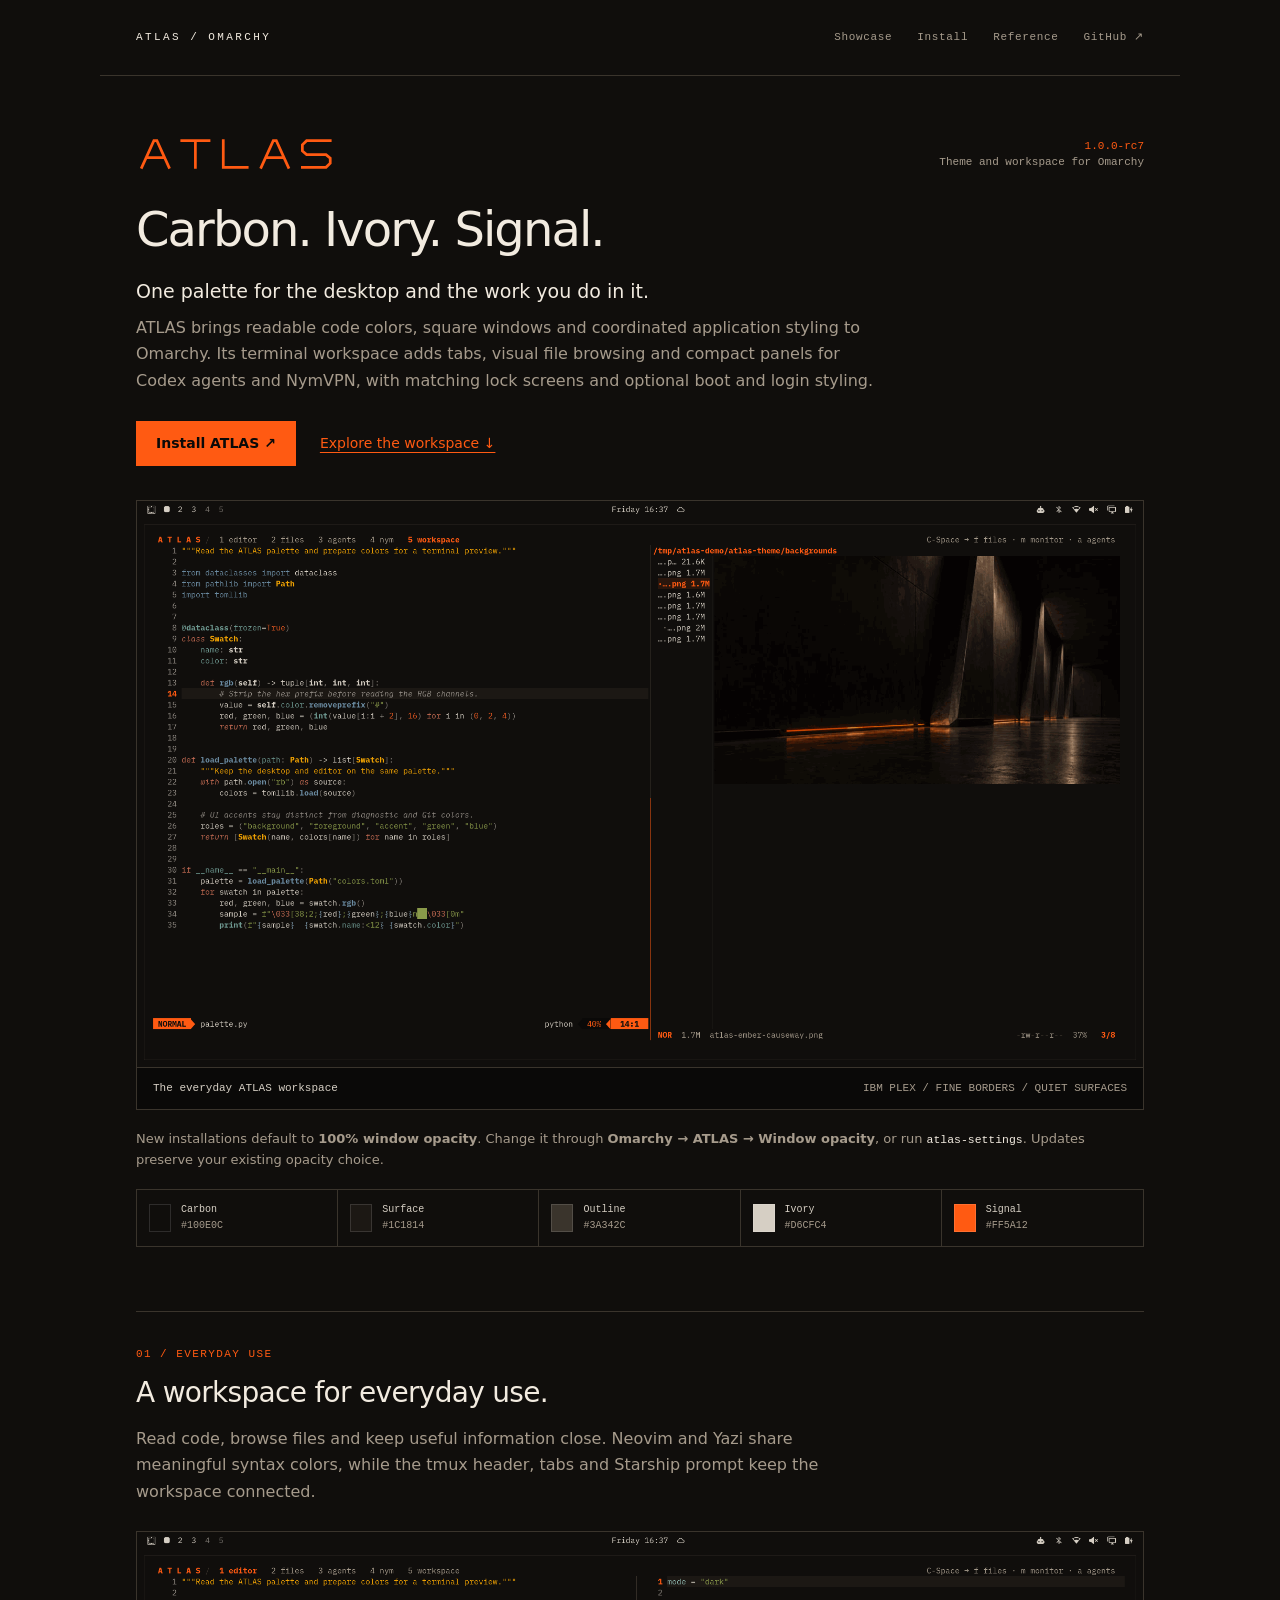
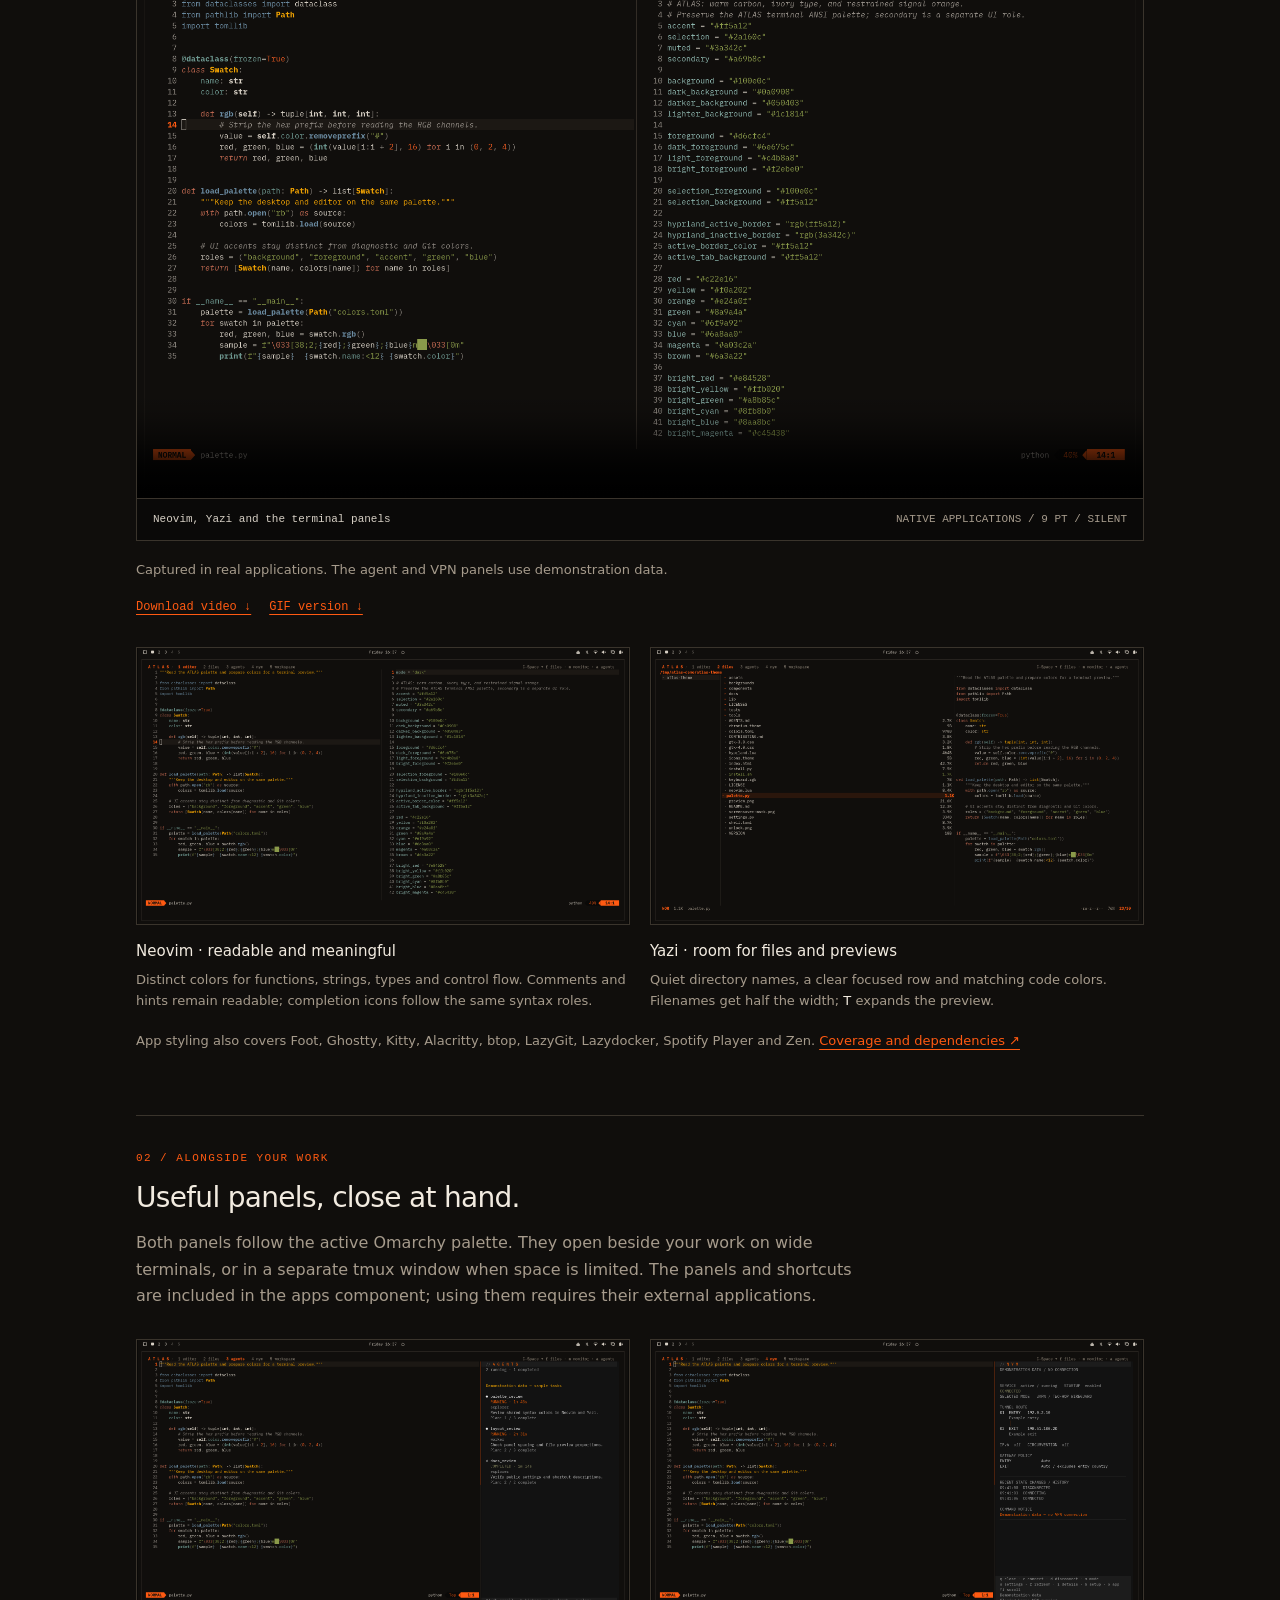
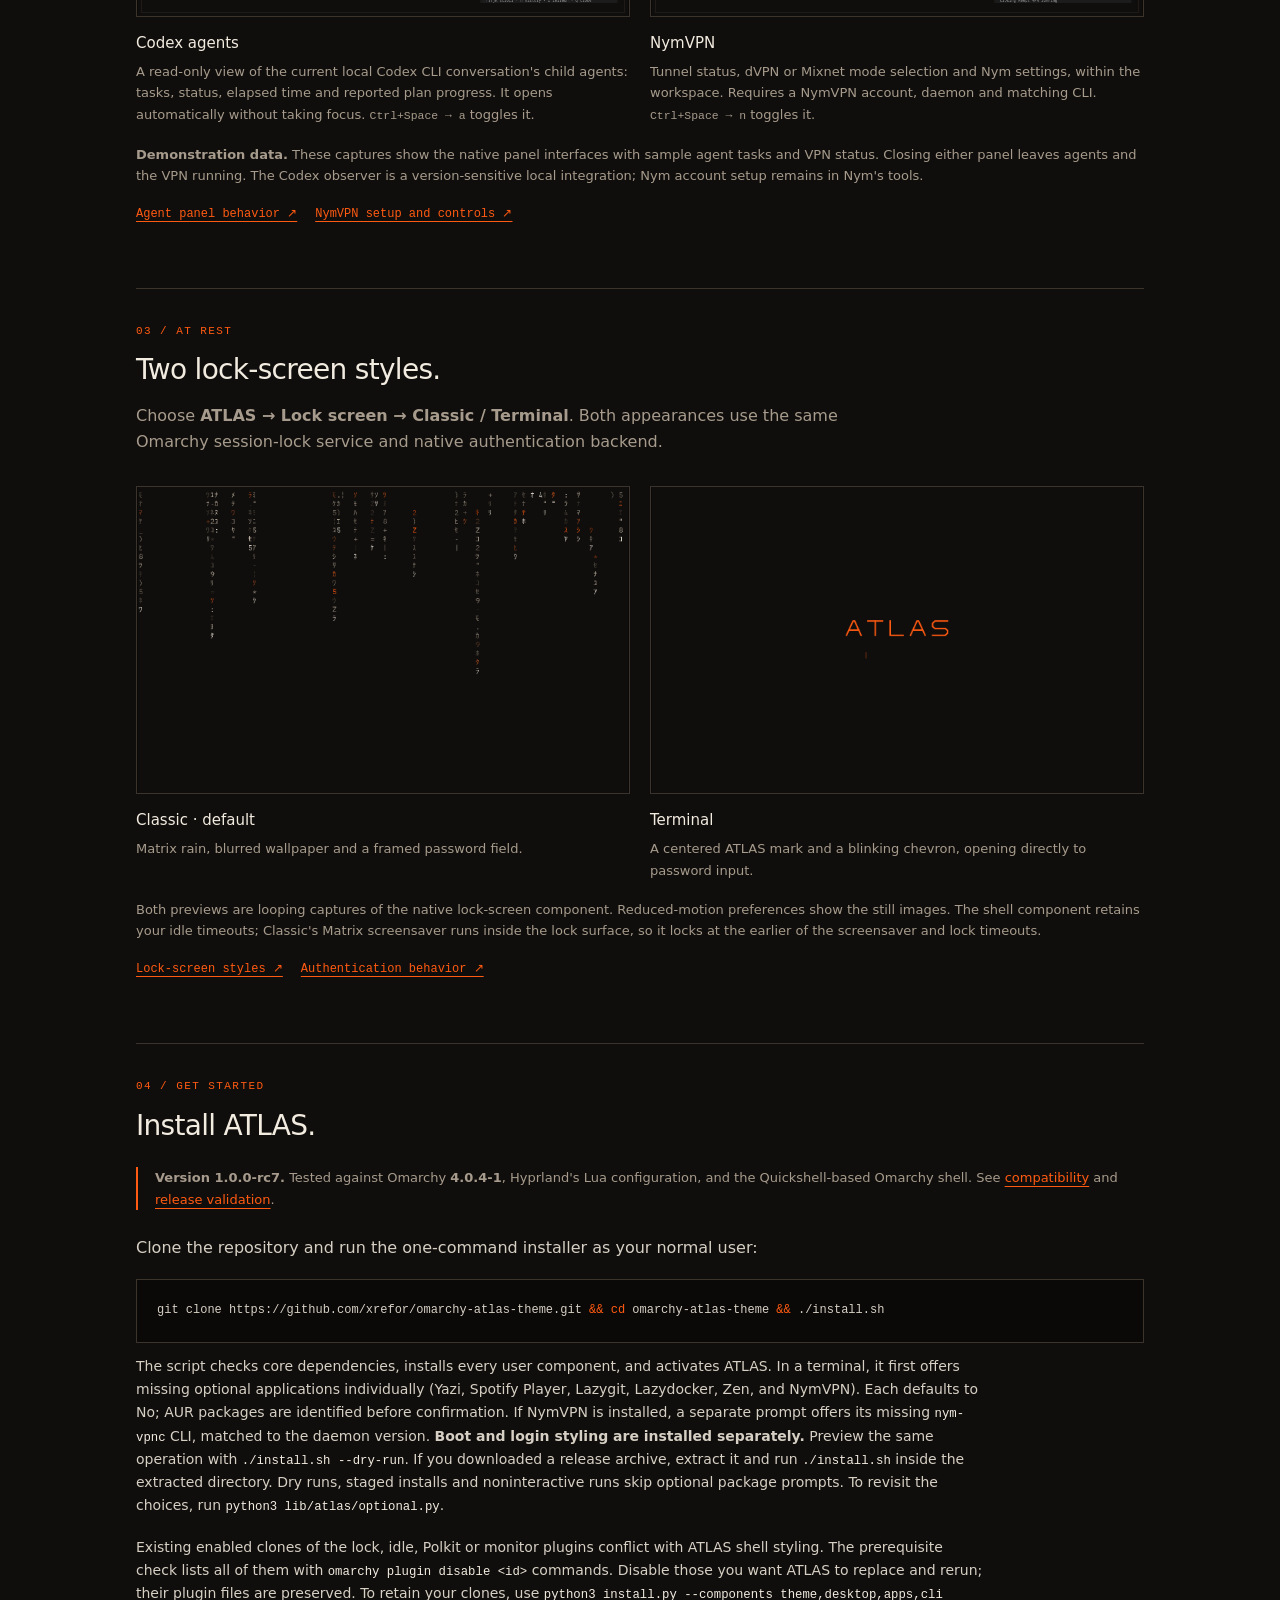
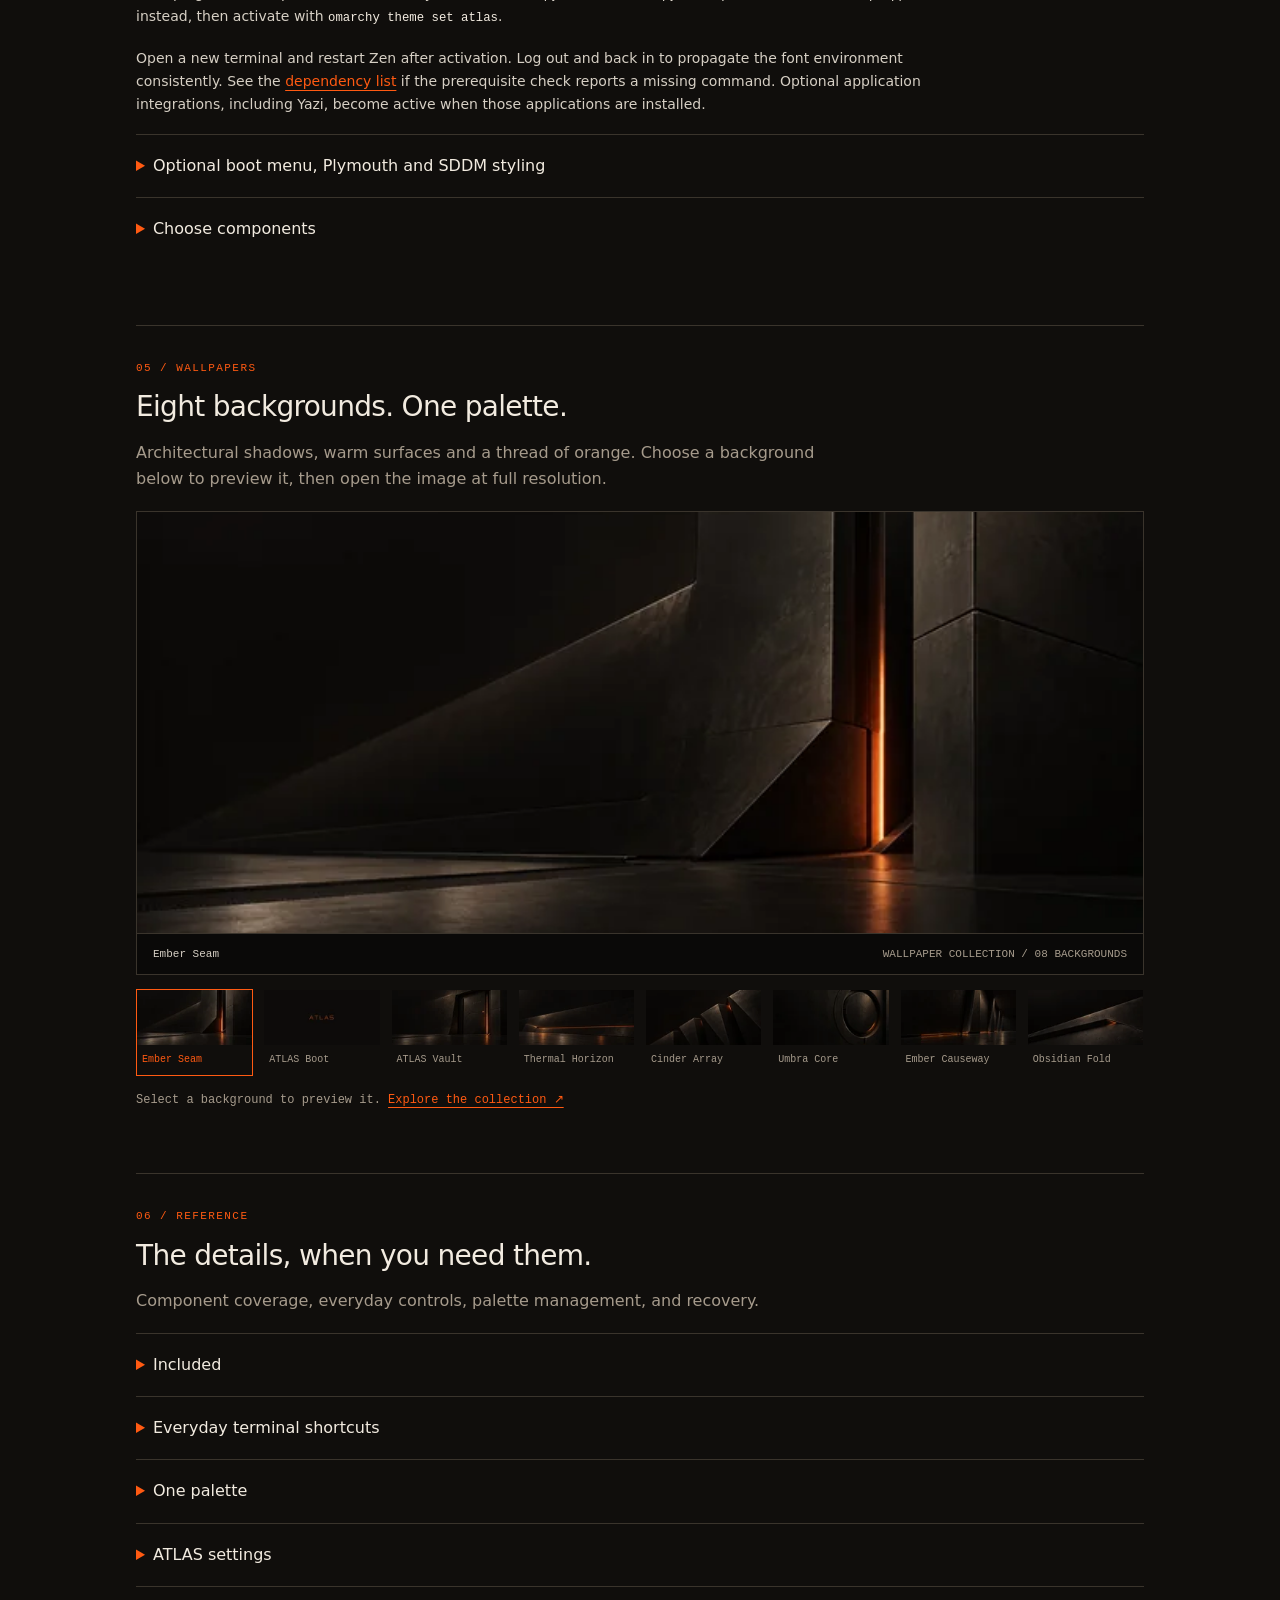
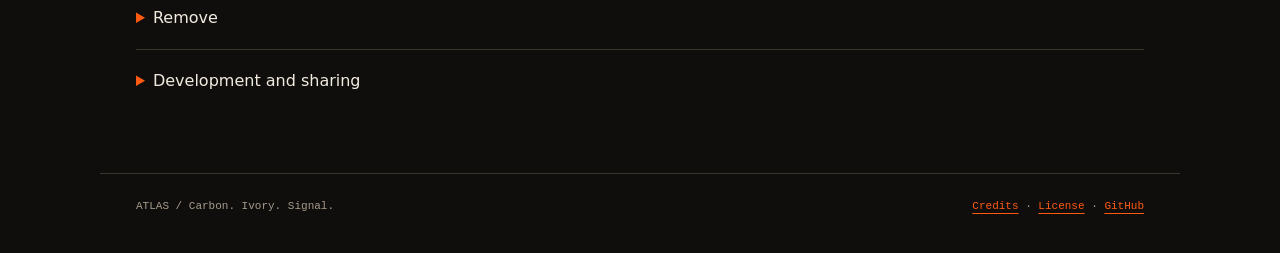
==== index.html @ 5c71d40c "Explain how to change window opacity" ====
<!doctype html>
<html lang="en">
<head>
<meta charset="utf-8">
<meta name="viewport" content="width=device-width, initial-scale=1">
<link rel="canonical" href="https://xrefor.github.io/atlas-showcase/">
<meta name="description" content="ATLAS for Omarchy: carbon surfaces, warm ivory text and signal orange, with readable code colors, a coordinated terminal workspace and optional boot styling.">
<title>ATLAS for Omarchy</title>
<style>
:root{color-scheme:dark;--bg:#100e0c;--deep:#0a0908;--panel:#1c1814;--line:#3a342c;--text:#d6cfc4;--bright:#f2ebe0;--muted:#a69b8c;--orange:#ff5a12;--mono:'IBM Plex Mono',ui-monospace,monospace}
*{box-sizing:border-box}html{scroll-behavior:smooth;scroll-padding-top:24px}body{margin:0;background:var(--bg);color:var(--text);font:16px/1.65 'IBM Plex Sans',system-ui,sans-serif}main,.topbar,footer{max-width:1080px;margin:auto;padding-left:36px;padding-right:36px}a{color:var(--orange);text-underline-offset:4px}a:hover{color:var(--bright)}button,a,summary{-webkit-tap-highlight-color:transparent}a:focus-visible,button:focus-visible,summary:focus-visible{outline:2px solid var(--orange);outline-offset:5px}button{font:inherit}img,video{display:block;max-width:100%;height:auto}figure{margin:0}p{margin:0 0 18px}h1,h2,h3{color:var(--bright);line-height:1.2}h1{font-size:clamp(32px,5vw,48px);font-weight:500;letter-spacing:-.04em;margin:27px 0 17px}h2{font-size:28px;font-weight:500;letter-spacing:-.025em;margin:0 0 16px}h3{font-size:18px;font-weight:500;margin:0 0 12px}.topbar{display:flex;align-items:center;justify-content:space-between;gap:20px;min-height:76px;border-bottom:1px solid var(--line);font:11px/1.6 var(--mono);letter-spacing:.06em}.topbar .brand{color:var(--bright);text-decoration:none;letter-spacing:.22em}.topbar nav{display:flex;gap:25px}.topbar nav a{color:var(--muted);text-decoration:none}.topbar nav a:hover{color:var(--orange)}.hero{padding-top:58px}.hero-top{display:flex;align-items:center;justify-content:space-between;gap:24px}.wordmark{width:200px;height:auto}.release{font:11px/1.5 var(--mono);color:var(--muted);text-align:right}.release strong{display:block;color:var(--orange);font-weight:400}.lead{font-size:19px;color:var(--bright);margin-bottom:8px}.intro{max-width:750px;color:var(--muted)}.actions{display:flex;flex-wrap:wrap;align-items:center;gap:24px;margin:27px 0 34px;font-size:14px}.button{display:inline-block;padding:10px 19px;background:var(--orange);color:var(--deep);text-decoration:none;font-weight:600;border:1px solid var(--orange)}.button:hover{background:var(--bright);border-color:var(--bright);color:var(--deep)}.hero-art{border:1px solid var(--line)}.hero-art>a{display:block}.hero-art img{width:100%;aspect-ratio:3440/1440;object-fit:cover}.caption{display:flex;justify-content:space-between;gap:16px;padding:12px 16px;font:11px/1.5 var(--mono);color:var(--muted);border-top:1px solid var(--line);background:var(--deep)}.caption strong{color:var(--text);font-weight:400}.wall-choices{display:grid;grid-template-columns:repeat(8,minmax(0,1fr));gap:10px;margin-top:14px}.wall-choice{background:none;border:1px solid transparent;padding:0;text-align:left;cursor:pointer;color:var(--muted);min-width:0}.wall-choice img{aspect-ratio:2.1;object-fit:cover;width:100%;filter:brightness(.8)}.wall-choice span{display:block;font:10px/1.4 var(--mono);padding:8px 5px}.wall-choice[aria-pressed=true]{border-color:var(--orange);color:var(--orange)}.wall-choice[aria-pressed=true] img,.wall-choice:hover img{filter:none}.collection-link{font:12px/1.5 var(--mono);margin-top:15px;color:var(--muted)}section.content{margin-top:64px;padding-top:34px;border-top:1px solid var(--line)}.eyebrow{font:11px/1.5 var(--mono);letter-spacing:.13em;text-transform:uppercase;color:var(--orange);margin-bottom:14px}.section-intro{max-width:720px;color:var(--muted)}.surfaces{display:grid;grid-template-columns:repeat(3,minmax(0,1fr));gap:30px;margin:30px 0}.surface{border-left:1px solid var(--line);padding-left:19px}.surface .number{font:11px var(--mono);color:var(--orange);display:block;margin-bottom:13px}.surface p{font-size:14px;color:var(--muted);margin:0}.palette{display:grid;grid-template-columns:repeat(5,minmax(0,1fr));border:1px solid var(--line)}.swatch{min-width:0;padding:12px;display:flex;align-items:center;gap:10px;border-right:1px solid var(--line);font:10px/1.6 var(--mono);color:var(--muted)}.swatch:last-child{border:0}.swatch i{display:block;width:22px;height:28px;border:1px solid #ffffff20;flex:none}.swatch b{display:block;font-weight:400;color:var(--text)}.demo{border:1px solid var(--line);margin-top:26px;background:var(--deep)}.demo video{width:100%;aspect-ratio:16/9}.demo-links{display:flex;flex-wrap:wrap;gap:18px;font:12px/1.6 var(--mono);margin-top:12px}.screens{display:grid;grid-template-columns:1fr 1fr;gap:20px;margin-top:30px}.screens img{width:100%;aspect-ratio:16/9;object-fit:contain;background:var(--deep);border:1px solid var(--line)}.screens figcaption{font-size:13px;color:var(--muted);padding-top:14px}.screens figcaption strong{display:block;font-size:15px;font-weight:500;color:var(--bright);margin-bottom:5px}.screens a:hover img{border-color:var(--orange)}details.feature{margin-top:28px;border:1px solid var(--line);padding:0 20px}summary{cursor:pointer;color:var(--bright);padding:18px 0;font-size:15px}summary::marker{color:var(--orange)}summary .optional{font:10px/1.5 var(--mono);color:var(--muted);margin-left:12px;letter-spacing:.08em}.feature-body{padding:6px 0 22px}.feature-body p{font-size:14px;color:var(--muted);max-width:760px}.feature-body img{border:1px solid var(--line)}.compatibility{font-size:13px;color:var(--muted);border-left:2px solid var(--orange);padding-left:17px;margin:25px 0}.install-body p{max-width:850px;font-size:14px}.install-body>p:first-child{font-size:16px}pre{background:var(--deep);border:1px solid var(--line);padding:20px;overflow-x:auto;font-size:12px;line-height:1.8;max-width:100%}code{font-family:var(--mono);font-size:.88em}pre code{font-size:inherit}p code,td code{color:var(--bright);overflow-wrap:anywhere}.pl-c{color:var(--muted)}.pl-k,.pl-c1{color:var(--orange)}.reference{border-top:1px solid var(--line)}.reference summary{font-size:16px}.reference-body{padding:4px 0 24px;font-size:14px}.reference p{font-size:14px;max-width:850px}.reference h3{margin-top:24px}table{border-collapse:collapse;width:100%;font-size:13px;margin:0 0 20px}td,th{text-align:left;padding:12px 15px;border:1px solid var(--line);vertical-align:top;overflow-wrap:anywhere}th{background:var(--panel);color:var(--bright);font-weight:500}td:first-child{width:27%;color:var(--bright)}footer{margin-top:60px;padding-top:24px;padding-bottom:40px;border-top:1px solid var(--line);display:flex;justify-content:space-between;gap:20px;color:var(--muted);font:11px/1.6 var(--mono)}.skip{position:absolute;top:-80px;left:20px;background:var(--orange);color:var(--deep);padding:10px;z-index:3}.skip:focus{top:12px}
.desktop-art{border:1px solid var(--line);background:var(--deep)}.desktop-art img{width:100%;aspect-ratio:16/9;object-fit:contain}.capture-note{font-size:13px;color:var(--muted);margin:18px 0}.screens figcaption strong.inline{display:inline;font-size:inherit}.locks img{aspect-ratio:16/10}
@media(min-width:1400px){main,.topbar,footer{max-width:1160px}}
@media(max-width:700px){main,.topbar,footer{padding-left:20px;padding-right:20px}.topbar{min-height:65px}.topbar nav{gap:14px;font-size:10px}.topbar nav .repo{display:none}.hero{padding-top:36px}.wordmark{width:155px}.release{font-size:10px}.lead{font-size:17px}.intro{font-size:14px}.wall-choices{grid-template-columns:repeat(4,minmax(0,1fr));gap:8px}.caption{font-size:10px;padding:10px}.surfaces{grid-template-columns:1fr;gap:23px}.surface .number{float:left;margin:4px 13px 0 0}.surface h3{font-size:17px}.palette{grid-template-columns:repeat(3,minmax(0,1fr))}.swatch{border:0;padding:10px;font-size:9px}.screens{grid-template-columns:1fr;gap:25px}section.content{margin-top:45px;padding-top:28px}h2{font-size:25px}.demo .caption,.desktop-art .caption{flex-direction:column;gap:4px}summary .optional{display:block;margin:6px 0 0 18px}footer{flex-direction:column;gap:8px}td,th{padding:8px;font-size:12px}td:first-child{width:32%}.hero-art img{aspect-ratio:2;object-fit:cover}}
@media(prefers-reduced-motion:reduce){html{scroll-behavior:auto}}
</style>
</head>
<body>
<a class="skip" href="#main">Skip to content</a>
<div class="topbar"><a class="brand" href="#main">ATLAS / OMARCHY</a><nav aria-label="Page navigation"><a href="#screenshots">Showcase</a><a href="#install">Install</a><a href="#reference">Reference</a><a class="repo" href="https://github.com/xrefor/omarchy-atlas-theme">GitHub ↗</a></nav></div>
<main id="main">
<header class="hero">
<div class="hero-top"><img class="wordmark" src="assets/atlas.svg" alt="ATLAS" width="200"><div class="release"><strong>1.0.0-rc7</strong>Theme and workspace for Omarchy</div></div>
<h1 id="whole-title">Carbon. Ivory. Signal.</h1>
<p class="lead">One palette for the desktop and the work you do in it.</p>
<p class="intro">ATLAS brings readable code colors, square windows and coordinated application styling to Omarchy. Its terminal workspace adds tabs, visual file browsing and compact panels for Codex agents and NymVPN, with matching lock screens and optional boot and login styling.</p>
<div class="actions"><a class="button" href="#install">Install ATLAS <span aria-hidden="true">↗</span></a><a href="#screenshots">Explore the workspace ↓</a></div>
<figure class="desktop-art"><a href="docs/media/atlas-desktop.png"><img src="docs/media/atlas-desktop.png" alt="The ATLAS desktop with a coordinated terminal workspace" fetchpriority="high"></a><figcaption class="caption"><strong>The everyday ATLAS workspace</strong><span>IBM PLEX / FINE BORDERS / QUIET SURFACES</span></figcaption></figure>
<p class="capture-note">New installations default to <strong>100% window opacity</strong>. Change it through <strong>Omarchy → ATLAS → Window opacity</strong>, or run <code>atlas-settings</code>. Updates preserve your existing opacity choice.</p>
<div class="palette" aria-label="ATLAS color palette">
<div class="swatch"><i style="background:#100e0c"></i><span><b>Carbon</b>#100E0C</span></div><div class="swatch"><i style="background:#1c1814"></i><span><b>Surface</b>#1C1814</span></div><div class="swatch"><i style="background:#3a342c"></i><span><b>Outline</b>#3A342C</span></div><div class="swatch"><i style="background:#d6cfc4"></i><span><b>Ivory</b>#D6CFC4</span></div><div class="swatch"><i style="background:#ff5a12"></i><span><b>Signal</b>#FF5A12</span></div>
</div>
</header>

<section class="content" id="screenshots" aria-labelledby="workspace-title">
<p class="eyebrow">01 / Everyday use</p><h2 id="workspace-title">A workspace for everyday use.</h2>
<p class="section-intro">Read code, browse files and keep useful information close. Neovim and Yazi share meaningful syntax colors, while the tmux header, tabs and Starship prompt keep the workspace connected.</p>
<figure class="demo"><video controls playsinline preload="none" poster="docs/media/atlas-editor.png" aria-label="ATLAS desktop, Neovim, Yazi and terminal panel showcase" aria-describedby="demo-description"><source src="docs/media/atlas-overview.mp4" type="video/mp4">Your browser cannot play this video. <a href="docs/media/atlas-overview.mp4">Download the showcase.</a></video><figcaption class="caption" id="demo-description"><strong>Neovim, Yazi and the terminal panels</strong><span>NATIVE APPLICATIONS / 9 PT / SILENT</span></figcaption></figure>
<p class="capture-note">Captured in real applications. The agent and VPN panels use demonstration data.</p>
<div class="demo-links"><a href="docs/media/atlas-overview.mp4" download>Download video ↓</a><a href="docs/media/atlas-overview.gif" download>GIF version ↓</a></div>
<div class="screens">
<figure><a href="docs/media/atlas-editor.png"><img src="docs/media/atlas-editor.png" alt="Code in Neovim with the ATLAS syntax palette and readable comments" loading="lazy"></a><figcaption><strong>Neovim · readable and meaningful</strong>Distinct colors for functions, strings, types and control flow. Comments and hints remain readable; completion icons follow the same syntax roles.</figcaption></figure>
<figure><a href="docs/media/atlas-files.png"><img src="docs/media/atlas-files.png" alt="Yazi file browser with a matching ATLAS code preview" loading="lazy"></a><figcaption><strong>Yazi · room for files and previews</strong>Quiet directory names, a clear focused row and matching code colors. Filenames get half the width; <strong class="inline">T</strong> expands the preview.</figcaption></figure>
</div>
<p class="capture-note">App styling also covers Foot, Ghostty, Kitty, Alacritty, btop, LazyGit, Lazydocker, Spotify Player and Zen. <a href="https://github.com/xrefor/omarchy-atlas-theme/blob/main/docs/DEPENDENCIES.md">Coverage and dependencies ↗</a></p>
</section>

<section class="content" id="panels" aria-labelledby="panels-title">
<p class="eyebrow">02 / Alongside your work</p><h2 id="panels-title">Useful panels, close at hand.</h2>
<p class="section-intro">Both panels follow the active Omarchy palette. They open beside your work on wide terminals, or in a separate tmux window when space is limited. The panels and shortcuts are included in the apps component; using them requires their external applications.</p>
<div class="screens">
<figure id="agents"><a href="docs/media/atlas-agents.png"><img src="docs/media/atlas-agents.png" alt="ATLAS Codex agent panel showing demonstration tasks and lifecycle statuses" loading="lazy"></a><figcaption><strong>Codex agents</strong>A read-only view of the current local Codex CLI conversation's child agents: tasks, status, elapsed time and reported plan progress. It opens automatically without taking focus. <code>Ctrl+Space → a</code> toggles it.</figcaption></figure>
<figure id="nymvpn"><a href="docs/media/atlas-terminal.png"><img src="docs/media/atlas-terminal.png" alt="ATLAS NymVPN panel showing demonstration tunnel data beside the terminal workspace" loading="lazy"></a><figcaption><strong>NymVPN</strong>Tunnel status, dVPN or Mixnet mode selection and Nym settings, within the workspace. Requires a NymVPN account, daemon and matching CLI. <code>Ctrl+Space → n</code> toggles it.</figcaption></figure>
</div>
<p class="capture-note"><strong>Demonstration data.</strong> These captures show the native panel interfaces with sample agent tasks and VPN status. Closing either panel leaves agents and the VPN running. The Codex observer is a version-sensitive local integration; Nym account setup remains in Nym's tools.</p>
<div class="demo-links"><a href="https://github.com/xrefor/omarchy-atlas-theme/blob/main/docs/AGENT-PANEL.md">Agent panel behavior ↗</a><a href="https://github.com/xrefor/omarchy-atlas-theme/blob/main/docs/VPN.md">NymVPN setup and controls ↗</a></div>
</section>

<section class="content" id="lock-screens" aria-labelledby="lock-title">
<p class="eyebrow">03 / At rest</p><h2 id="lock-title">Two lock-screen styles.</h2>
<p class="section-intro">Choose <strong>ATLAS → Lock screen → Classic / Terminal</strong>. Both appearances use the same Omarchy session-lock service and native authentication backend.</p>
<div class="screens locks">
<figure><a href="docs/media/atlas-lock.gif"><picture><source media="(prefers-reduced-motion: reduce)" srcset="docs/media/atlas-lock.png 1280w"><img src="docs/media/atlas-lock.gif" alt="Classic ATLAS lock screen with animated Matrix rain, captured from the native lock component" width="1280" height="800" loading="lazy"></picture></a><figcaption><strong>Classic · default</strong>Matrix rain, blurred wallpaper and a framed password field.</figcaption></figure>
<figure><a href="docs/media/atlas-lock-terminal.gif"><picture><source media="(prefers-reduced-motion: reduce)" srcset="docs/media/atlas-lock-terminal.png 1280w"><img src="docs/media/atlas-lock-terminal.gif" alt="Terminal ATLAS lock screen with a blinking chevron, captured from the native lock component" width="1280" height="800" loading="lazy"></picture></a><figcaption><strong>Terminal</strong>A centered ATLAS mark and a blinking chevron, opening directly to password input.</figcaption></figure>
</div>
<p class="capture-note">Both previews are looping captures of the native lock-screen component. Reduced-motion preferences show the still images. The shell component retains your idle timeouts; Classic's Matrix screensaver runs inside the lock surface, so it locks at the earlier of the screensaver and lock timeouts.</p>
<div class="demo-links"><a href="https://github.com/xrefor/omarchy-atlas-theme/blob/main/docs/LOCK-SCREEN.md">Lock-screen styles ↗</a><a href="https://github.com/xrefor/omarchy-atlas-theme/blob/main/docs/AUTH.md">Authentication behavior ↗</a></div>
</section>

<section class="content" id="install" aria-labelledby="install-title"><p class="eyebrow">04 / Get started</p><h2 id="install-title">Install ATLAS.</h2><p class="compatibility"><strong>Version 1.0.0-rc7.</strong> Tested against Omarchy <strong>4.0.4-1</strong>, Hyprland's Lua configuration, and the Quickshell-based Omarchy shell. See <a href="https://github.com/xrefor/omarchy-atlas-theme/blob/main/docs/COMPATIBILITY.md">compatibility</a> and <a href="https://github.com/xrefor/omarchy-atlas-theme/blob/main/docs/VALIDATION.md">release validation</a>.</p><div class="install-body">
<p dir="auto">Clone the repository and run the one-command installer as your normal user:</p>
<div class="highlight highlight-source-shell" dir="auto"><pre class="notranslate">git clone https://github.com/xrefor/omarchy-atlas-theme.git <span class="pl-k">&amp;&amp;</span> <span class="pl-c1">cd</span> omarchy-atlas-theme <span class="pl-k">&amp;&amp;</span> ./install.sh</pre></div>
<p dir="auto">The script checks core dependencies, installs every user component, and activates
ATLAS. In a terminal, it first offers missing optional applications individually
(Yazi, Spotify Player, Lazygit, Lazydocker, Zen, and NymVPN). Each defaults to No;
AUR packages are identified before confirmation. If NymVPN is installed, a
separate prompt offers its missing <code class="notranslate">nym-vpnc</code> CLI, matched to the daemon version.
<strong>Boot and login styling are installed separately.</strong> Preview
the same operation with <code class="notranslate">./install.sh --dry-run</code>. If you downloaded a release
archive, extract it and run <code class="notranslate">./install.sh</code> inside the extracted directory.
Dry runs, staged installs and noninteractive runs skip optional package prompts.
To revisit the choices, run <code class="notranslate">python3 lib/atlas/optional.py</code>.</p>
<p dir="auto">Existing enabled clones of the lock, idle, Polkit or monitor plugins conflict
with ATLAS shell styling. The prerequisite check lists all of them with
<code class="notranslate">omarchy plugin disable &lt;id&gt;</code> commands. Disable those you want ATLAS to replace
and rerun; their plugin files are preserved. To retain your clones, use
<code class="notranslate">python3 install.py --components theme,desktop,apps,cli</code> instead, then activate
with <code class="notranslate">omarchy theme set atlas</code>.</p>
<p dir="auto">Open a new terminal and restart Zen after activation. Log out and back in to
propagate the font environment consistently. See the
<a href="https://github.com/xrefor/omarchy-atlas-theme/blob/main/docs/DEPENDENCIES.md">dependency list</a> if the prerequisite check reports a
missing command. Optional application integrations, including Yazi, become active
when those applications are installed.</p>

<details class="reference"><summary>Optional boot menu, Plymouth and SDDM styling</summary>
<p dir="auto">The boot component is included in the same archive and installed explicitly:</p>
<div class="highlight highlight-source-shell" dir="auto"><pre class="notranslate">sudo python3 install.py boot --dry-run
sudo python3 install.py boot
<span class="pl-c"><span class="pl-c">#</span> After rebooting and checking the boot/login screens:</span>
sudo python3 install.py boot-confirm</pre></div>
<p dir="auto">It backs up the recipient's current EFI partition and changed system files,
adds the ATLAS assets, updates appearance settings, and rebuilds boot images
when required. It preserves disk identifiers, boot entries, kernel parameters,
timeouts, default entry, and authentication policies. A private transaction
backup is retained until <code class="notranslate">boot-confirm</code>. Interrupted transactions are handled
with <code class="notranslate">boot-recover</code>; see the recovery conditions in the boot guide. It never
copies a boot image from the creator's machine.</p>
<p dir="auto">Select individual surfaces with <code class="notranslate">--limine</code>, <code class="notranslate">--plymouth</code>, or <code class="notranslate">--sddm</code>.
See <a href="https://github.com/xrefor/omarchy-atlas-theme/blob/main/docs/BOOT.md">boot installation and recovery</a> for supported partition
layouts, enrollment handling, and rollback.</p>
</details><details class="reference"><summary>Choose components</summary>
<div class="highlight highlight-source-shell" dir="auto"><pre class="notranslate"><span class="pl-c"><span class="pl-c">#</span> Standard desktop colors, artwork and windows only:</span>
python3 install.py --components theme

<span class="pl-c"><span class="pl-c">#</span> Desktop fonts/toolkits/terminals and application workspace:</span>
python3 install.py --components theme,desktop,apps

<span class="pl-c"><span class="pl-c">#</span> Lock screen, Matrix rain, Polkit dialog and display widget:</span>
python3 install.py --components shell

<span class="pl-c"><span class="pl-c">#</span> Core network-command colors:</span>
python3 install.py --components cli

<span class="pl-c"><span class="pl-c">#</span> Optional CLI skins, selected explicitly:</span>
python3 install.py --components cli --cli-groups cli-tcpdump,cli-metasploit,cli-shodan,cli-codex</pre></div>
<p dir="auto"><code class="notranslate">desktop</code> and <code class="notranslate">shell</code> also install the theme. Components share one installation
record, so later installation adds to the same backup baseline. The full archive
always contains every component regardless of the selected installation.</p>
<p dir="auto">Omarchy's normal repository theme installer can load the root palette/artwork.
Omarchy restricts executable
theme files from downloaded repositories, so the complete experience uses the
local installer above.</p>
</details></div></section>

<section class="content" id="wallpapers" aria-labelledby="wallpapers-title">
<p class="eyebrow">05 / Wallpapers</p><h2 id="wallpapers-title">Eight backgrounds. One palette.</h2>
<p class="section-intro">Architectural shadows, warm surfaces and a thread of orange. Choose a background below to preview it, then open the image at full resolution.</p>
<figure class="hero-art"><a id="wallpaper-link" href="backgrounds/atlas-ember-seam.png" aria-label="Open Ember Seam wallpaper at full resolution"><img id="wallpaper" src="docs/media/previews/atlas-ember-seam-1080.webp" srcset="docs/media/previews/atlas-ember-seam-640.webp 640w, docs/media/previews/atlas-ember-seam-1080.webp 1080w, docs/media/previews/atlas-ember-seam-1672.webp 1672w" sizes="(max-width: 700px) calc(100vw - 42px), (max-width: 1080px) calc(100vw - 74px), 1006px" alt="Ember Seam: dark architectural walls with a narrow seam of orange light" width="3440" height="1440" loading="lazy" decoding="async"></a><figcaption class="caption"><strong id="wallpaper-caption" aria-live="polite">Ember Seam</strong><span>WALLPAPER COLLECTION / 08 BACKGROUNDS</span></figcaption></figure>
<div class="wall-choices" aria-label="Choose a wallpaper"><button class="wall-choice" type="button" data-wall="atlas-ember-seam" data-full="backgrounds/atlas-ember-seam.png" data-preview="docs/media/previews/atlas-ember-seam-1080.webp" data-srcset="docs/media/previews/atlas-ember-seam-640.webp 640w, docs/media/previews/atlas-ember-seam-1080.webp 1080w, docs/media/previews/atlas-ember-seam-1672.webp 1672w" data-name="Ember Seam" aria-pressed="true" aria-controls="wallpaper"><img src="docs/media/previews/atlas-ember-seam-160.webp" srcset="docs/media/previews/atlas-ember-seam-160.webp 160w, docs/media/previews/atlas-ember-seam-320.webp 320w" sizes="(max-width: 700px) calc(25vw - 18px), (max-width: 1080px) calc(12.5vw - 19.75px), 116px" alt="" width="160" height="90" loading="lazy" decoding="async"><span>Ember Seam</span></button><button class="wall-choice" type="button" data-wall="atlas-boot" data-full="backgrounds/atlas-boot.png" data-preview="docs/media/previews/atlas-boot-1080.webp" data-srcset="docs/media/previews/atlas-boot-640.webp 640w, docs/media/previews/atlas-boot-1080.webp 1080w, docs/media/previews/atlas-boot-2160.webp 2160w" data-name="ATLAS Boot" aria-pressed="false" aria-controls="wallpaper"><img src="docs/media/previews/atlas-boot-160.webp" srcset="docs/media/previews/atlas-boot-160.webp 160w, docs/media/previews/atlas-boot-320.webp 320w" sizes="(max-width: 700px) calc(25vw - 18px), (max-width: 1080px) calc(12.5vw - 19.75px), 116px" alt="" width="160" height="67" loading="lazy" decoding="async"><span>ATLAS Boot</span></button><button class="wall-choice" type="button" data-wall="atlas-vault" data-full="backgrounds/atlas-vault.png" data-preview="docs/media/previews/atlas-vault-1080.webp" data-srcset="docs/media/previews/atlas-vault-640.webp 640w, docs/media/previews/atlas-vault-1080.webp 1080w, docs/media/previews/atlas-vault-1672.webp 1672w" data-name="ATLAS Vault" aria-pressed="false" aria-controls="wallpaper"><img src="docs/media/previews/atlas-vault-160.webp" srcset="docs/media/previews/atlas-vault-160.webp 160w, docs/media/previews/atlas-vault-320.webp 320w" sizes="(max-width: 700px) calc(25vw - 18px), (max-width: 1080px) calc(12.5vw - 19.75px), 116px" alt="" width="160" height="90" loading="lazy" decoding="async"><span>ATLAS Vault</span></button><button class="wall-choice" type="button" data-wall="atlas-thermal-horizon" data-full="backgrounds/atlas-thermal-horizon.png" data-preview="docs/media/previews/atlas-thermal-horizon-1080.webp" data-srcset="docs/media/previews/atlas-thermal-horizon-640.webp 640w, docs/media/previews/atlas-thermal-horizon-1080.webp 1080w, docs/media/previews/atlas-thermal-horizon-1672.webp 1672w" data-name="Thermal Horizon" aria-pressed="false" aria-controls="wallpaper"><img src="docs/media/previews/atlas-thermal-horizon-160.webp" srcset="docs/media/previews/atlas-thermal-horizon-160.webp 160w, docs/media/previews/atlas-thermal-horizon-320.webp 320w" sizes="(max-width: 700px) calc(25vw - 18px), (max-width: 1080px) calc(12.5vw - 19.75px), 116px" alt="" width="160" height="90" loading="lazy" decoding="async"><span>Thermal Horizon</span></button><button class="wall-choice" type="button" data-wall="atlas-cinder-array" data-full="backgrounds/atlas-cinder-array.png" data-preview="docs/media/previews/atlas-cinder-array-1080.webp" data-srcset="docs/media/previews/atlas-cinder-array-640.webp 640w, docs/media/previews/atlas-cinder-array-1080.webp 1080w, docs/media/previews/atlas-cinder-array-1672.webp 1672w" data-name="Cinder Array" aria-pressed="false" aria-controls="wallpaper"><img src="docs/media/previews/atlas-cinder-array-160.webp" srcset="docs/media/previews/atlas-cinder-array-160.webp 160w, docs/media/previews/atlas-cinder-array-320.webp 320w" sizes="(max-width: 700px) calc(25vw - 18px), (max-width: 1080px) calc(12.5vw - 19.75px), 116px" alt="" width="160" height="90" loading="lazy" decoding="async"><span>Cinder Array</span></button><button class="wall-choice" type="button" data-wall="atlas-umbra-core" data-full="backgrounds/atlas-umbra-core.png" data-preview="docs/media/previews/atlas-umbra-core-1080.webp" data-srcset="docs/media/previews/atlas-umbra-core-640.webp 640w, docs/media/previews/atlas-umbra-core-1080.webp 1080w, docs/media/previews/atlas-umbra-core-1672.webp 1672w" data-name="Umbra Core" aria-pressed="false" aria-controls="wallpaper"><img src="docs/media/previews/atlas-umbra-core-160.webp" srcset="docs/media/previews/atlas-umbra-core-160.webp 160w, docs/media/previews/atlas-umbra-core-320.webp 320w" sizes="(max-width: 700px) calc(25vw - 18px), (max-width: 1080px) calc(12.5vw - 19.75px), 116px" alt="" width="160" height="90" loading="lazy" decoding="async"><span>Umbra Core</span></button><button class="wall-choice" type="button" data-wall="atlas-ember-causeway" data-full="backgrounds/atlas-ember-causeway.png" data-preview="docs/media/previews/atlas-ember-causeway-1080.webp" data-srcset="docs/media/previews/atlas-ember-causeway-640.webp 640w, docs/media/previews/atlas-ember-causeway-1080.webp 1080w, docs/media/previews/atlas-ember-causeway-1672.webp 1672w" data-name="Ember Causeway" aria-pressed="false" aria-controls="wallpaper"><img src="docs/media/previews/atlas-ember-causeway-160.webp" srcset="docs/media/previews/atlas-ember-causeway-160.webp 160w, docs/media/previews/atlas-ember-causeway-320.webp 320w" sizes="(max-width: 700px) calc(25vw - 18px), (max-width: 1080px) calc(12.5vw - 19.75px), 116px" alt="" width="160" height="90" loading="lazy" decoding="async"><span>Ember Causeway</span></button><button class="wall-choice" type="button" data-wall="atlas-obsidian-fold" data-full="backgrounds/atlas-obsidian-fold.png" data-preview="docs/media/previews/atlas-obsidian-fold-1080.webp" data-srcset="docs/media/previews/atlas-obsidian-fold-640.webp 640w, docs/media/previews/atlas-obsidian-fold-1080.webp 1080w, docs/media/previews/atlas-obsidian-fold-1672.webp 1672w" data-name="Obsidian Fold" aria-pressed="false" aria-controls="wallpaper"><img src="docs/media/previews/atlas-obsidian-fold-160.webp" srcset="docs/media/previews/atlas-obsidian-fold-160.webp 160w, docs/media/previews/atlas-obsidian-fold-320.webp 320w" sizes="(max-width: 700px) calc(25vw - 18px), (max-width: 1080px) calc(12.5vw - 19.75px), 116px" alt="" width="160" height="90" loading="lazy" decoding="async"><span>Obsidian Fold</span></button></div>
<p class="collection-link">Select a background to preview it. <a href="https://github.com/xrefor/omarchy-atlas-theme/blob/main/docs/WALLPAPER-COLLECTION.md">Explore the collection ↗</a></p>
</section>

<section class="content" id="reference" aria-labelledby="reference-title"><p class="eyebrow">06 / Reference</p><h2 id="reference-title">The details, when you need them.</h2><p class="section-intro">Component coverage, everyday controls, palette management, and recovery.</p><details class="reference" id="included"><summary>Included</summary><div class="reference-body">
<markdown-accessiblity-table><table role="table">
<thead>
<tr>
<th>Surface</th>
<th>ATLAS treatment</th>
</tr>
</thead>
<tbody>
<tr>
<td>Limine</td>
<td>ATLAS branding, carbon background, matching terminal colors</td>
</tr>
<tr>
<td>Plymouth</td>
<td>Original angular ATLAS wordmark, refined lock/password tile, progress line</td>
</tr>
<tr>
<td>SDDM</td>
<td>Matching logo, carbon login surface and warm password controls</td>
</tr>
<tr>
<td>Hyprland</td>
<td>Square windows, 1px focus borders, no shadows; 100% opacity by default, adjustable through Omarchy → ATLAS → Window opacity or <code>atlas-settings</code></td>
</tr>
<tr>
<td>Omarchy shell</td>
<td>Thin neutral outlines, orange focus, opaque panels; existing bar widgets and positions retained</td>
</tr>
<tr>
<td>Lock / authentication</td>
<td>Classic and Terminal lock styles, Matrix rain and native Omarchy PAM/Polkit backend</td>
</tr>
<tr>
<td>Wallpapers</td>
<td>ATLAS Boot, ATLAS Vault, Ember Seam, Thermal Horizon, Cinder Array, Umbra Core, Ember Causeway, Obsidian Fold</td>
</tr>
<tr>
<td>Fonts / GTK</td>
<td>IBM Plex Mono and Sans, GTK3/GTK4 colors, Yaru orange icons</td>
</tr>
<tr>
<td>Terminals</td>
<td>Foot, Ghostty, Kitty and Alacritty preferences; palette generated by Omarchy</td>
</tr>
<tr>
<td>Neovim</td>
<td>ATLAS Aether theme, matching syntax palette and Python highlighting</td>
</tr>
<tr>
<td>NymVPN panel</td>
<td>Live ATLAS tunnel dashboard, dVPN/Mixnet mode and settings menus; optional Nym installation</td>
</tr>
<tr>
<td>Codex agent panel</td>
<td>Automatically shows spawned agents, concise task descriptions, lifecycle status, elapsed time and reported progress in the active palette</td>
</tr>
<tr>
<td>tmux / Starship</td>
<td>Persistent ATLAS header, tabs, full directory path and compact Git status</td>
</tr>
<tr>
<td>Yazi</td>
<td>Matching code-preview colors, clear file markers, expandable previews and removable-drive menu</td>
</tr>
<tr>
<td>Zen</td>
<td>Browser chrome and browser-owned internal pages; native profile discovery</td>
</tr>
<tr>
<td>Spotify terminal player</td>
<td>Selection, playback, lyrics, border and progress colors</td>
</tr>
<tr>
<td>btop / LazyGit / Lazydocker</td>
<td>Native palette and panel styling</td>
</tr>
<tr>
<td>Bash / eza / ls / fzf / jq</td>
<td>Coordinated listing, search and data colors</td>
</tr>
<tr>
<td>Network tools / Metasploit / Shodan</td>
<td>Optional presentation wrappers and native console prompt</td>
</tr>
<tr>
<td>Codex</td>
<td>Orange interface accents and carbon panels; native ATLAS syntax themes selected through <code>/theme</code></td>
</tr>
<tr>
<td>Other Omarchy apps</td>
<td>Standard Omarchy generation from the shared palette, including Chromium, Obsidian and supported AI clients</td>
</tr>
</tbody>
</table></markdown-accessiblity-table>
<p dir="auto">The proprietary graphical Spotify client, website content, and application
binaries are not modified. Wifite's visual adapter is included as reference
source, with its version and installation boundary documented; no machine-bound
root launcher is distributed. See <a href="https://github.com/xrefor/omarchy-atlas-theme/blob/main/docs/CLI.md">CLI coverage</a>.</p>
</div></details><details class="reference" id="shortcuts"><summary>Everyday terminal shortcuts</summary><div class="reference-body">
<markdown-accessiblity-table><table role="table">
<thead>
<tr>
<th>Shortcut</th>
<th>Action</th>
</tr>
</thead>
<tbody>
<tr>
<td>Super+Shift+F</td>
<td>Yazi</td>
</tr>
<tr>
<td>Super+Shift+Alt+M</td>
<td>Spotify terminal player</td>
</tr>
<tr>
<td>Ctrl+Space, then F</td>
<td>Files tab</td>
</tr>
<tr>
<td>Ctrl+Space, then M</td>
<td>Monitoring pane on wide terminals, tab on narrow terminals</td>
</tr>
<tr>
<td>Ctrl+Space, then S</td>
<td>Music tab</td>
</tr>
<tr>
<td>Ctrl+Space, then N</td>
<td>NymVPN panel (requires Nym daemon and matching CLI)</td>
</tr>
<tr>
<td>Ctrl+Space, then A</td>
<td>Codex agent panel; automatically opens when an observed session spawns agents</td>
</tr>
<tr>
<td>Ctrl+Space, then I</td>
<td>Directory summary</td>
</tr>
<tr>
<td>Alt+1 / Alt+2 / …</td>
<td>Switch terminal tabs</td>
</tr>
<tr>
<td>Ctrl+B</td>
<td>Alternative tmux prefix</td>
</tr>
</tbody>
</table></markdown-accessiblity-table>
<p dir="auto">Press the prefix, release it, then press the lowercase letter. In Yazi, <strong>Enter</strong>
enters directories and opens files with their normal application; <strong>Right</strong> / <strong>l</strong>
also enters directories. <strong>T</strong> expands the preview; <strong>M</strong> or
<strong>g m</strong> opens Drives. The drive menu uses UDisks/Polkit for mount and eject actions.</p>
<p dir="auto">See <a href="https://github.com/xrefor/omarchy-atlas-theme/blob/main/docs/VPN.md">VPN panel controls and dependencies</a>.</p>
<p dir="auto">The <a href="https://github.com/xrefor/omarchy-atlas-theme/blob/main/docs/AGENT-PANEL.md">agent panel</a> follows the current local Codex conversation
without taking focus. It uses the active Omarchy palette and preserves the
terminal's font. Successful agents move into <strong>Recently completed</strong> after 30
seconds; press <strong>h</strong> in the panel to show their results. Closing it leaves agents
running.</p>
</div></details><details class="reference" id="one-palette"><summary>One palette</summary><div class="reference-body">
<p dir="auto">The palette lives in <code class="notranslate">~/.config/omarchy/themes/atlas/colors.toml</code> after installation.
Apply changes with <code class="notranslate">omarchy theme set atlas</code>. The application hook reads the
active resolved Omarchy palette, so it also follows other themes.</p>
<div class="highlight highlight-source-shell" dir="auto"><pre class="notranslate">atlas-theme sync          <span class="pl-c"><span class="pl-c">#</span> regenerate managed application colors</span>
atlas-theme check         <span class="pl-c"><span class="pl-c">#</span> report drift; exit nonzero if regeneration is needed</span>
atlas-theme doctor --all  <span class="pl-c"><span class="pl-c">#</span> check dependencies</span></pre></div>
<p dir="auto">Templates live in <code class="notranslate">components/apps/templates/</code> and <code class="notranslate">components/desktop/themed/</code>.
The installed runtime is self-contained in <code class="notranslate">~/.local/share/atlas/</code>; the extracted
archive can be removed after installation. Manual edits to managed files stop
updates/removal until reconciled, rather than being silently overwritten.</p>
</div></details><details class="reference" id="settings"><summary>ATLAS settings</summary><div class="reference-body">
<p dir="auto">Open <strong>Omarchy → ATLAS</strong>, or run <code class="notranslate">atlas-settings</code>. The menu includes the native
wallpaper picker, window opacity (80%, 87%, 95%, <strong>100% default</strong>), component
status, local diagnostics, shortcuts, and a preview before restoring saved files.
Updates preserve existing opacity choices. Fullscreen and
application-specific opacity exceptions retain their existing rules. The terminal
font stays at <strong>9 pt</strong>.</p>
<p dir="auto">Optional brighter comments are available under <strong>ATLAS → Neovim comments</strong>.
The Codex CLI integration also includes <strong>ATLAS Readable</strong> in its native <code class="notranslate">/theme</code>
picker. Both preserve the standard preset and existing syntax colors.</p>
<p dir="auto">Neovim's explorer, picker, completion, command dialogs, help overlays and normal
status line share the active palette's accent. Syntax, Git changes, diagnostics,
and editing modes retain their semantic colors, including after theme switches.
Standard comments and editor hints use readable warm gray; completion icons
follow the syntax roles. Yazi shares those core code colors, gives filenames
half the window width, and expands its preview with <strong>T</strong>.</p>
<p dir="auto">Settings use the installer's existing backup journal. Later manual edits block
changes until reconciled. See <a href="https://github.com/xrefor/omarchy-atlas-theme/blob/main/docs/SETTINGS.md">settings and diagnostics</a>.</p>
</div></details><details class="reference" id="remove"><summary>Remove</summary><div class="reference-body">
<p dir="auto">Select a different Omarchy theme before restoring user files:</p>
<div class="highlight highlight-source-shell" dir="auto"><pre class="notranslate">omarchy theme <span class="pl-c1">set</span> <span class="pl-s"><span class="pl-pds">"</span>Tokyo Night<span class="pl-pds">"</span></span>
atlas-theme restore --dry-run
atlas-theme restore</pre></div>
<p dir="auto">Log out and back in afterward to clear ATLAS font settings retained by the
running desktop session.</p>
<p dir="auto">User originals and installed snapshots are recorded privately under
<code class="notranslate">~/.local/state/atlas-bundle/</code>. Original file modes and symlinks are restored;
files introduced by the bundle are removed. This directory is local state and
must never be included in a shared archive. An interrupted user installation
can be rolled back with <code class="notranslate">atlas-theme recover</code> or <code class="notranslate">python3 install.py recover</code>.</p>
<p dir="auto">For boot removal, use the extracted bundle:</p>
<div class="highlight highlight-source-shell" dir="auto"><pre class="notranslate">sudo python3 install.py boot-restore --dry-run
sudo python3 install.py boot-restore</pre></div>
<p dir="auto">Boot removal rebuilds the current installed kernel with the restored appearance.
It does not downgrade to the boot image saved during the original installation.</p>
</div></details><details class="reference" id="development"><summary>Development and sharing</summary><div class="reference-body">
<div class="highlight highlight-source-shell" dir="auto"><pre class="notranslate">python3 tools/check.py
python3 tools/check_release.py
python3 tools/build.py</pre></div>
<p dir="auto">The build writes <code class="notranslate">dist/atlas-1.0.0-rc7.tar.gz</code> and a SHA-256 sidecar. The archive
contains a per-file hash manifest, source, artwork, component installers, tests,
licenses and documentation. It excludes caches, backups, account profiles,
application logs, screenshots of personal content and hardware configuration.</p>
<p dir="auto">GitHub Actions runs portable tests, release verification and showcase validation
on pushes and pull requests. See <a href="https://github.com/xrefor/omarchy-atlas-theme/blob/main/docs/VALIDATION.md#portable-checks-and-ci">CI coverage and local commands</a>.</p>
<p dir="auto">See <a href="https://github.com/xrefor/omarchy-atlas-theme/blob/main/docs/VALIDATION.md">release validation</a>, <a href="https://github.com/xrefor/omarchy-atlas-theme/blob/main/docs/CREDITS.md">credits</a>, and
<a href="https://github.com/xrefor/omarchy-atlas-theme/blob/main/docs/MIGRATION.md">renaming/migration</a>. MIT license applies to project source;
upstream notices are retained in <code class="notranslate">LICENSES/</code>.</p>
<p dir="auto">ATLAS is the new name for the earlier Blackburn customization.</p></div></details></section>
</main>
<footer><span>ATLAS / Carbon. Ivory. Signal.</span><span><a href="https://github.com/xrefor/atlas-showcase/blob/main/CREDITS.md">Credits</a> · <a href="https://github.com/xrefor/atlas-showcase/blob/main/LICENSE">License</a> · <a href="https://github.com/xrefor/omarchy-atlas-theme">GitHub</a></span></footer>
<script>
for (const button of document.querySelectorAll('.wall-choice')) {
  button.addEventListener('click', () => {
    const src = button.dataset.full;
    const name = button.dataset.name;
    const wallpaper = document.getElementById('wallpaper');
    wallpaper.srcset = button.dataset.srcset;
    wallpaper.src = button.dataset.preview;
    wallpaper.alt = name + ' — ATLAS wallpaper';
    document.getElementById('wallpaper-link').href = src;
    document.getElementById('wallpaper-link').setAttribute('aria-label', 'Open ' + name + ' wallpaper at full resolution');
    document.getElementById('wallpaper-caption').textContent = name;
    for (const choice of document.querySelectorAll('.wall-choice')) choice.setAttribute('aria-pressed', String(choice === button));
  });
}
// Pause the showcase when it leaves the viewport or the page is hidden.
const video = document.querySelector('video');
if ('IntersectionObserver' in window) new IntersectionObserver(entries => {
  if (!entries[0].isIntersecting) video.pause();
}).observe(video);
document.addEventListener('visibilitychange', () => { if (document.hidden) video.pause(); });
// Open reference sections when reached through a direct fragment link.
function revealFragment() {
  const target = document.getElementById(location.hash.slice(1));
  if (target && target.tagName === 'DETAILS') target.open = true;
}
window.addEventListener('hashchange', revealFragment);
revealFragment();
</script>
</body>
</html>
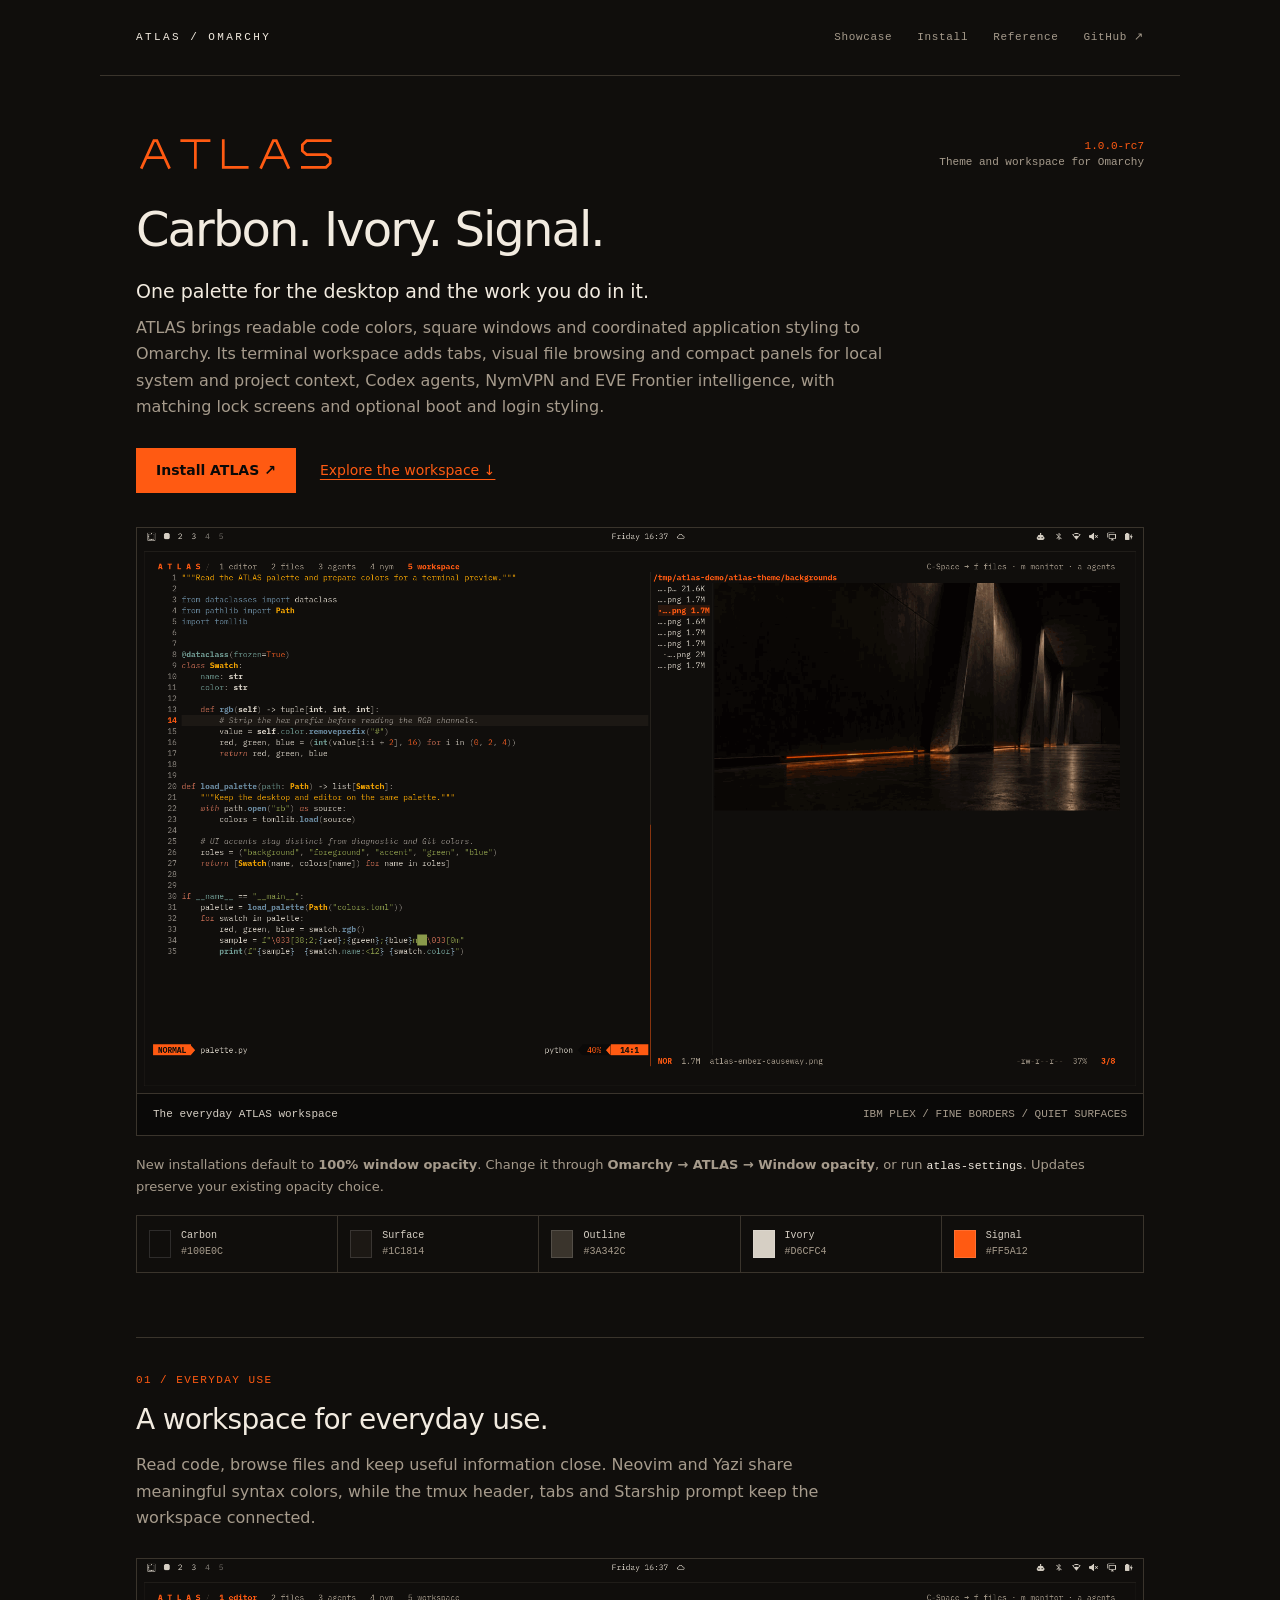
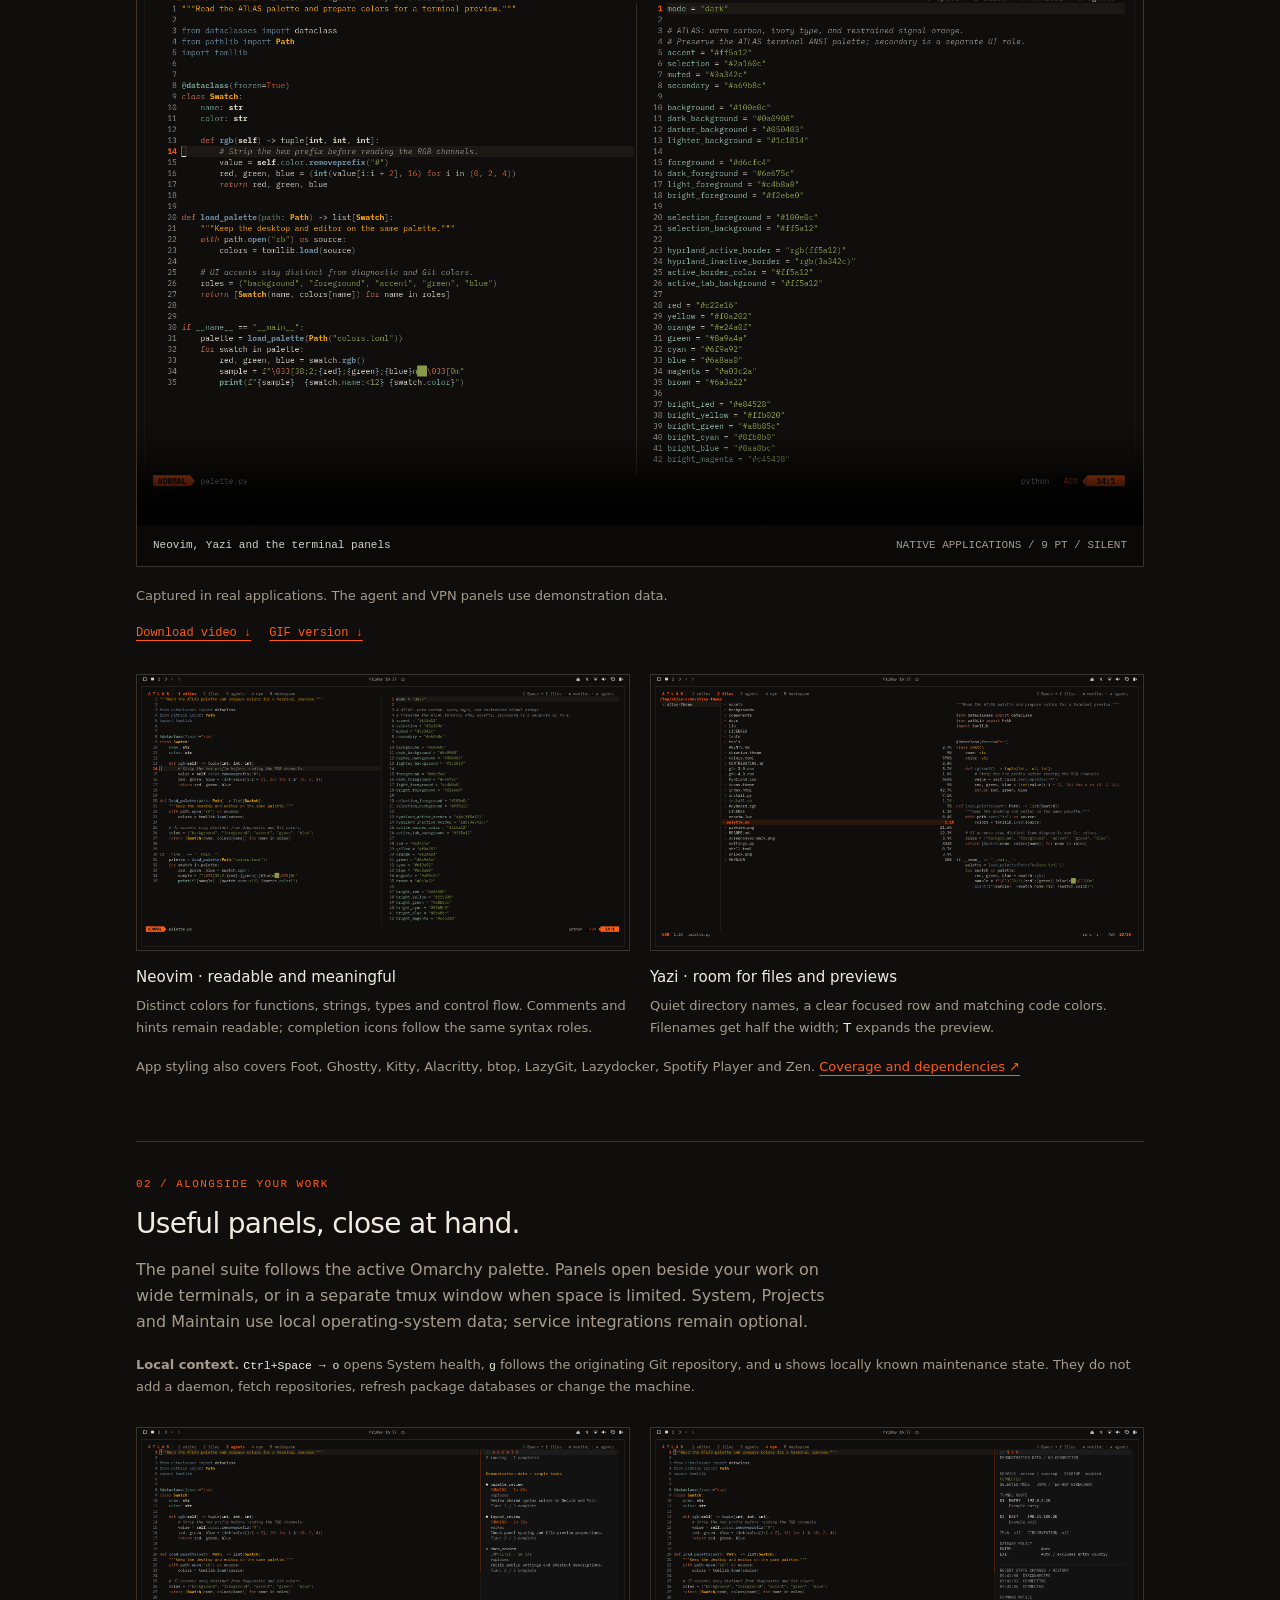
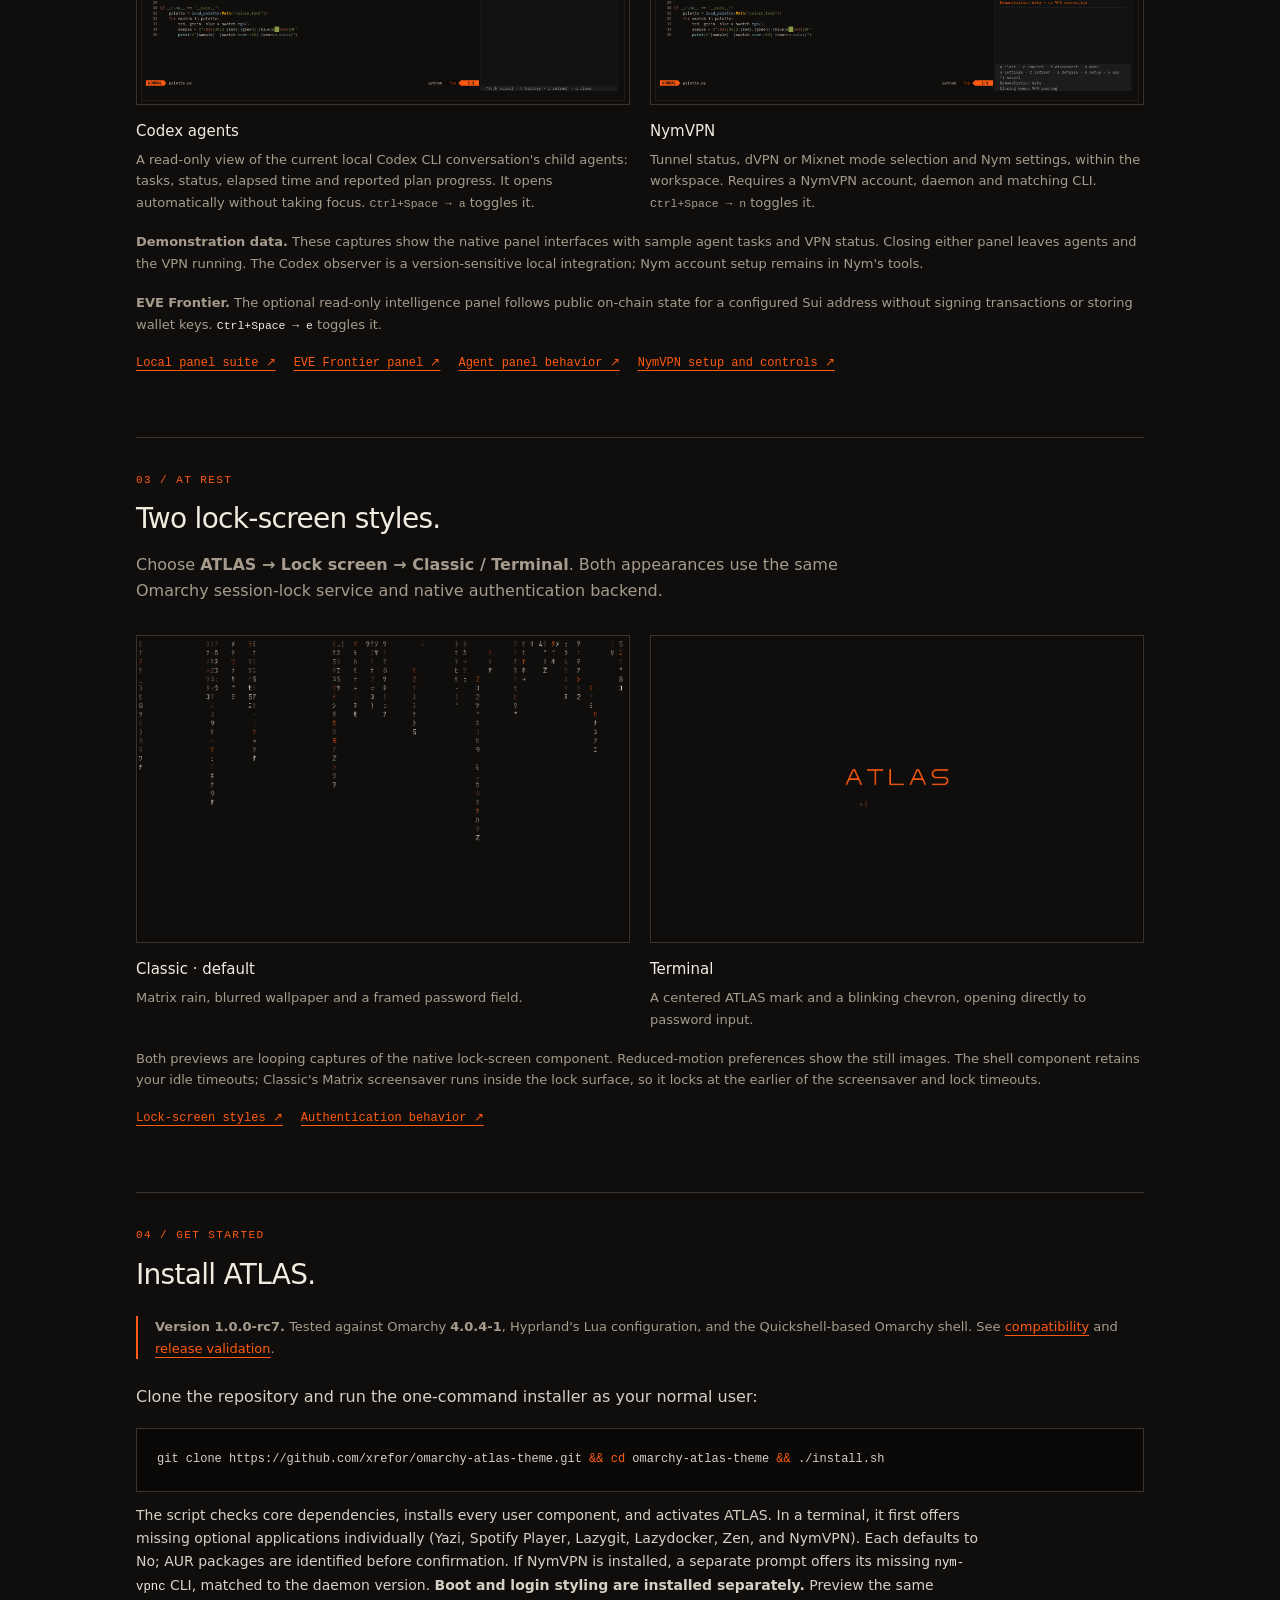
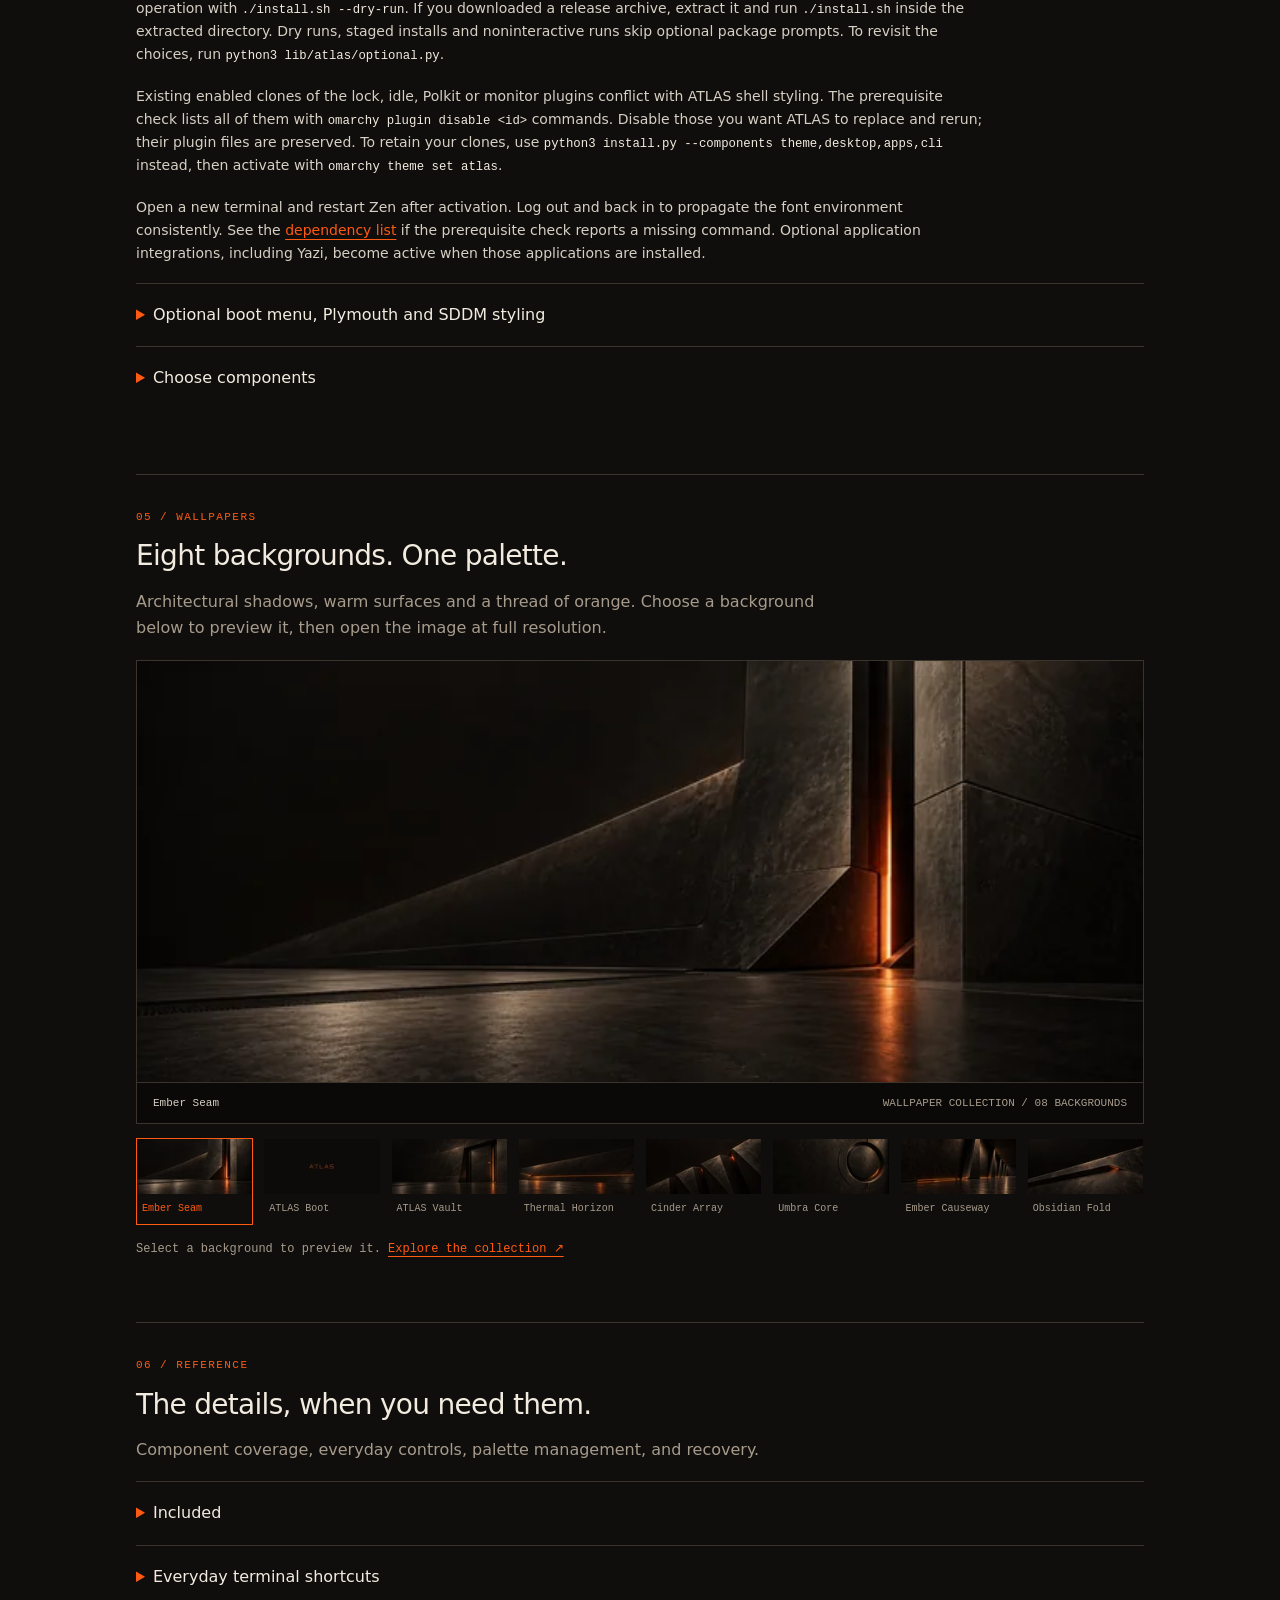
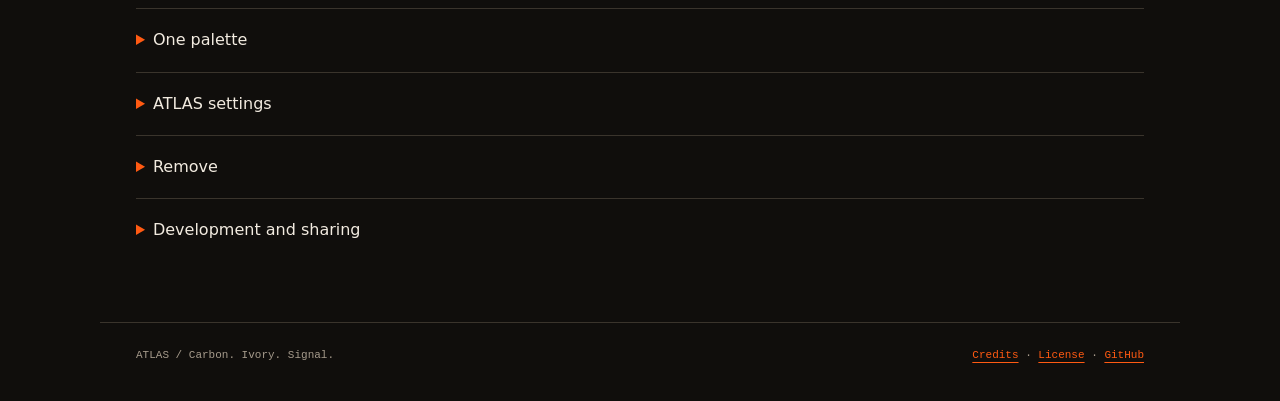
==== commit 14e4a839: "Add ATLAS panel suite and refresh wallpapers" ====
--- a/index.html
+++ b/index.html
@@ -23,7 +23,7 @@
 <div class="hero-top"><img class="wordmark" src="assets/atlas.svg" alt="ATLAS" width="200"><div class="release"><strong>1.0.0-rc7</strong>Theme and workspace for Omarchy</div></div>
 <h1 id="whole-title">Carbon. Ivory. Signal.</h1>
 <p class="lead">One palette for the desktop and the work you do in it.</p>
-<p class="intro">ATLAS brings readable code colors, square windows and coordinated application styling to Omarchy. Its terminal workspace adds tabs, visual file browsing and compact panels for Codex agents and NymVPN, with matching lock screens and optional boot and login styling.</p>
+<p class="intro">ATLAS brings readable code colors, square windows and coordinated application styling to Omarchy. Its terminal workspace adds tabs, visual file browsing and compact panels for local system and project context, Codex agents, NymVPN and EVE Frontier intelligence, with matching lock screens and optional boot and login styling.</p>
 <div class="actions"><a class="button" href="#install">Install ATLAS <span aria-hidden="true">↗</span></a><a href="#screenshots">Explore the workspace ↓</a></div>
 <figure class="desktop-art"><a href="docs/media/atlas-desktop.png"><img src="docs/media/atlas-desktop.png" alt="The ATLAS desktop with a coordinated terminal workspace" fetchpriority="high"></a><figcaption class="caption"><strong>The everyday ATLAS workspace</strong><span>IBM PLEX / FINE BORDERS / QUIET SURFACES</span></figcaption></figure>
 <p class="capture-note">New installations default to <strong>100% window opacity</strong>. Change it through <strong>Omarchy → ATLAS → Window opacity</strong>, or run <code>atlas-settings</code>. Updates preserve your existing opacity choice.</p>
@@ -47,13 +47,15 @@
 
 <section class="content" id="panels" aria-labelledby="panels-title">
 <p class="eyebrow">02 / Alongside your work</p><h2 id="panels-title">Useful panels, close at hand.</h2>
-<p class="section-intro">Both panels follow the active Omarchy palette. They open beside your work on wide terminals, or in a separate tmux window when space is limited. The panels and shortcuts are included in the apps component; using them requires their external applications.</p>
+<p class="section-intro">The panel suite follows the active Omarchy palette. Panels open beside your work on wide terminals, or in a separate tmux window when space is limited. System, Projects and Maintain use local operating-system data; service integrations remain optional.</p>
+<p class="capture-note"><strong>Local context.</strong> <code>Ctrl+Space → o</code> opens System health, <code>g</code> follows the originating Git repository, and <code>u</code> shows locally known maintenance state. They do not add a daemon, fetch repositories, refresh package databases or change the machine.</p>
 <div class="screens">
 <figure id="agents"><a href="docs/media/atlas-agents.png"><img src="docs/media/atlas-agents.png" alt="ATLAS Codex agent panel showing demonstration tasks and lifecycle statuses" loading="lazy"></a><figcaption><strong>Codex agents</strong>A read-only view of the current local Codex CLI conversation's child agents: tasks, status, elapsed time and reported plan progress. It opens automatically without taking focus. <code>Ctrl+Space → a</code> toggles it.</figcaption></figure>
 <figure id="nymvpn"><a href="docs/media/atlas-terminal.png"><img src="docs/media/atlas-terminal.png" alt="ATLAS NymVPN panel showing demonstration tunnel data beside the terminal workspace" loading="lazy"></a><figcaption><strong>NymVPN</strong>Tunnel status, dVPN or Mixnet mode selection and Nym settings, within the workspace. Requires a NymVPN account, daemon and matching CLI. <code>Ctrl+Space → n</code> toggles it.</figcaption></figure>
 </div>
 <p class="capture-note"><strong>Demonstration data.</strong> These captures show the native panel interfaces with sample agent tasks and VPN status. Closing either panel leaves agents and the VPN running. The Codex observer is a version-sensitive local integration; Nym account setup remains in Nym's tools.</p>
-<div class="demo-links"><a href="https://github.com/xrefor/omarchy-atlas-theme/blob/main/docs/AGENT-PANEL.md">Agent panel behavior ↗</a><a href="https://github.com/xrefor/omarchy-atlas-theme/blob/main/docs/VPN.md">NymVPN setup and controls ↗</a></div>
+<p class="capture-note"><strong>EVE Frontier.</strong> The optional read-only intelligence panel follows public on-chain state for a configured Sui address without signing transactions or storing wallet keys. <code>Ctrl+Space → e</code> toggles it.</p>
+<div class="demo-links"><a href="https://github.com/xrefor/omarchy-atlas-theme/blob/main/docs/PANELS.md">Local panel suite ↗</a><a href="https://github.com/xrefor/omarchy-atlas-theme/blob/main/docs/FRONTIER.md">EVE Frontier panel ↗</a><a href="https://github.com/xrefor/omarchy-atlas-theme/blob/main/docs/AGENT-PANEL.md">Agent panel behavior ↗</a><a href="https://github.com/xrefor/omarchy-atlas-theme/blob/main/docs/VPN.md">NymVPN setup and controls ↗</a></div>
 </section>
 
 <section class="content" id="lock-screens" aria-labelledby="lock-title">
@@ -135,8 +137,8 @@
 <section class="content" id="wallpapers" aria-labelledby="wallpapers-title">
 <p class="eyebrow">05 / Wallpapers</p><h2 id="wallpapers-title">Eight backgrounds. One palette.</h2>
 <p class="section-intro">Architectural shadows, warm surfaces and a thread of orange. Choose a background below to preview it, then open the image at full resolution.</p>
-<figure class="hero-art"><a id="wallpaper-link" href="backgrounds/atlas-ember-seam.png" aria-label="Open Ember Seam wallpaper at full resolution"><img id="wallpaper" src="docs/media/previews/atlas-ember-seam-1080.webp" srcset="docs/media/previews/atlas-ember-seam-640.webp 640w, docs/media/previews/atlas-ember-seam-1080.webp 1080w, docs/media/previews/atlas-ember-seam-1672.webp 1672w" sizes="(max-width: 700px) calc(100vw - 42px), (max-width: 1080px) calc(100vw - 74px), 1006px" alt="Ember Seam: dark architectural walls with a narrow seam of orange light" width="3440" height="1440" loading="lazy" decoding="async"></a><figcaption class="caption"><strong id="wallpaper-caption" aria-live="polite">Ember Seam</strong><span>WALLPAPER COLLECTION / 08 BACKGROUNDS</span></figcaption></figure>
-<div class="wall-choices" aria-label="Choose a wallpaper"><button class="wall-choice" type="button" data-wall="atlas-ember-seam" data-full="backgrounds/atlas-ember-seam.png" data-preview="docs/media/previews/atlas-ember-seam-1080.webp" data-srcset="docs/media/previews/atlas-ember-seam-640.webp 640w, docs/media/previews/atlas-ember-seam-1080.webp 1080w, docs/media/previews/atlas-ember-seam-1672.webp 1672w" data-name="Ember Seam" aria-pressed="true" aria-controls="wallpaper"><img src="docs/media/previews/atlas-ember-seam-160.webp" srcset="docs/media/previews/atlas-ember-seam-160.webp 160w, docs/media/previews/atlas-ember-seam-320.webp 320w" sizes="(max-width: 700px) calc(25vw - 18px), (max-width: 1080px) calc(12.5vw - 19.75px), 116px" alt="" width="160" height="90" loading="lazy" decoding="async"><span>Ember Seam</span></button><button class="wall-choice" type="button" data-wall="atlas-boot" data-full="backgrounds/atlas-boot.png" data-preview="docs/media/previews/atlas-boot-1080.webp" data-srcset="docs/media/previews/atlas-boot-640.webp 640w, docs/media/previews/atlas-boot-1080.webp 1080w, docs/media/previews/atlas-boot-2160.webp 2160w" data-name="ATLAS Boot" aria-pressed="false" aria-controls="wallpaper"><img src="docs/media/previews/atlas-boot-160.webp" srcset="docs/media/previews/atlas-boot-160.webp 160w, docs/media/previews/atlas-boot-320.webp 320w" sizes="(max-width: 700px) calc(25vw - 18px), (max-width: 1080px) calc(12.5vw - 19.75px), 116px" alt="" width="160" height="67" loading="lazy" decoding="async"><span>ATLAS Boot</span></button><button class="wall-choice" type="button" data-wall="atlas-vault" data-full="backgrounds/atlas-vault.png" data-preview="docs/media/previews/atlas-vault-1080.webp" data-srcset="docs/media/previews/atlas-vault-640.webp 640w, docs/media/previews/atlas-vault-1080.webp 1080w, docs/media/previews/atlas-vault-1672.webp 1672w" data-name="ATLAS Vault" aria-pressed="false" aria-controls="wallpaper"><img src="docs/media/previews/atlas-vault-160.webp" srcset="docs/media/previews/atlas-vault-160.webp 160w, docs/media/previews/atlas-vault-320.webp 320w" sizes="(max-width: 700px) calc(25vw - 18px), (max-width: 1080px) calc(12.5vw - 19.75px), 116px" alt="" width="160" height="90" loading="lazy" decoding="async"><span>ATLAS Vault</span></button><button class="wall-choice" type="button" data-wall="atlas-thermal-horizon" data-full="backgrounds/atlas-thermal-horizon.png" data-preview="docs/media/previews/atlas-thermal-horizon-1080.webp" data-srcset="docs/media/previews/atlas-thermal-horizon-640.webp 640w, docs/media/previews/atlas-thermal-horizon-1080.webp 1080w, docs/media/previews/atlas-thermal-horizon-1672.webp 1672w" data-name="Thermal Horizon" aria-pressed="false" aria-controls="wallpaper"><img src="docs/media/previews/atlas-thermal-horizon-160.webp" srcset="docs/media/previews/atlas-thermal-horizon-160.webp 160w, docs/media/previews/atlas-thermal-horizon-320.webp 320w" sizes="(max-width: 700px) calc(25vw - 18px), (max-width: 1080px) calc(12.5vw - 19.75px), 116px" alt="" width="160" height="90" loading="lazy" decoding="async"><span>Thermal Horizon</span></button><button class="wall-choice" type="button" data-wall="atlas-cinder-array" data-full="backgrounds/atlas-cinder-array.png" data-preview="docs/media/previews/atlas-cinder-array-1080.webp" data-srcset="docs/media/previews/atlas-cinder-array-640.webp 640w, docs/media/previews/atlas-cinder-array-1080.webp 1080w, docs/media/previews/atlas-cinder-array-1672.webp 1672w" data-name="Cinder Array" aria-pressed="false" aria-controls="wallpaper"><img src="docs/media/previews/atlas-cinder-array-160.webp" srcset="docs/media/previews/atlas-cinder-array-160.webp 160w, docs/media/previews/atlas-cinder-array-320.webp 320w" sizes="(max-width: 700px) calc(25vw - 18px), (max-width: 1080px) calc(12.5vw - 19.75px), 116px" alt="" width="160" height="90" loading="lazy" decoding="async"><span>Cinder Array</span></button><button class="wall-choice" type="button" data-wall="atlas-umbra-core" data-full="backgrounds/atlas-umbra-core.png" data-preview="docs/media/previews/atlas-umbra-core-1080.webp" data-srcset="docs/media/previews/atlas-umbra-core-640.webp 640w, docs/media/previews/atlas-umbra-core-1080.webp 1080w, docs/media/previews/atlas-umbra-core-1672.webp 1672w" data-name="Umbra Core" aria-pressed="false" aria-controls="wallpaper"><img src="docs/media/previews/atlas-umbra-core-160.webp" srcset="docs/media/previews/atlas-umbra-core-160.webp 160w, docs/media/previews/atlas-umbra-core-320.webp 320w" sizes="(max-width: 700px) calc(25vw - 18px), (max-width: 1080px) calc(12.5vw - 19.75px), 116px" alt="" width="160" height="90" loading="lazy" decoding="async"><span>Umbra Core</span></button><button class="wall-choice" type="button" data-wall="atlas-ember-causeway" data-full="backgrounds/atlas-ember-causeway.png" data-preview="docs/media/previews/atlas-ember-causeway-1080.webp" data-srcset="docs/media/previews/atlas-ember-causeway-640.webp 640w, docs/media/previews/atlas-ember-causeway-1080.webp 1080w, docs/media/previews/atlas-ember-causeway-1672.webp 1672w" data-name="Ember Causeway" aria-pressed="false" aria-controls="wallpaper"><img src="docs/media/previews/atlas-ember-causeway-160.webp" srcset="docs/media/previews/atlas-ember-causeway-160.webp 160w, docs/media/previews/atlas-ember-causeway-320.webp 320w" sizes="(max-width: 700px) calc(25vw - 18px), (max-width: 1080px) calc(12.5vw - 19.75px), 116px" alt="" width="160" height="90" loading="lazy" decoding="async"><span>Ember Causeway</span></button><button class="wall-choice" type="button" data-wall="atlas-obsidian-fold" data-full="backgrounds/atlas-obsidian-fold.png" data-preview="docs/media/previews/atlas-obsidian-fold-1080.webp" data-srcset="docs/media/previews/atlas-obsidian-fold-640.webp 640w, docs/media/previews/atlas-obsidian-fold-1080.webp 1080w, docs/media/previews/atlas-obsidian-fold-1672.webp 1672w" data-name="Obsidian Fold" aria-pressed="false" aria-controls="wallpaper"><img src="docs/media/previews/atlas-obsidian-fold-160.webp" srcset="docs/media/previews/atlas-obsidian-fold-160.webp 160w, docs/media/previews/atlas-obsidian-fold-320.webp 320w" sizes="(max-width: 700px) calc(25vw - 18px), (max-width: 1080px) calc(12.5vw - 19.75px), 116px" alt="" width="160" height="90" loading="lazy" decoding="async"><span>Obsidian Fold</span></button></div>
+<figure class="hero-art"><a id="wallpaper-link" href="backgrounds/atlas-ember-seam.png" aria-label="Open Ember Seam wallpaper at full resolution"><img id="wallpaper" src="docs/media/previews/atlas-ember-seam-1080.webp" srcset="docs/media/previews/atlas-ember-seam-640.webp 640w, docs/media/previews/atlas-ember-seam-1080.webp 1080w, docs/media/previews/atlas-ember-seam-2160.webp 2160w" sizes="(max-width: 700px) calc(100vw - 42px), (max-width: 1080px) calc(100vw - 74px), 1006px" alt="Ember Seam: dark architectural walls with a narrow seam of orange light" width="3440" height="1440" loading="lazy" decoding="async"></a><figcaption class="caption"><strong id="wallpaper-caption" aria-live="polite">Ember Seam</strong><span>WALLPAPER COLLECTION / 08 BACKGROUNDS</span></figcaption></figure>
+<div class="wall-choices" aria-label="Choose a wallpaper"><button class="wall-choice" type="button" data-wall="atlas-ember-seam" data-full="backgrounds/atlas-ember-seam.png" data-preview="docs/media/previews/atlas-ember-seam-1080.webp" data-srcset="docs/media/previews/atlas-ember-seam-640.webp 640w, docs/media/previews/atlas-ember-seam-1080.webp 1080w, docs/media/previews/atlas-ember-seam-2160.webp 2160w" data-name="Ember Seam" aria-pressed="true" aria-controls="wallpaper"><img src="docs/media/previews/atlas-ember-seam-160.webp" srcset="docs/media/previews/atlas-ember-seam-160.webp 160w, docs/media/previews/atlas-ember-seam-320.webp 320w" sizes="(max-width: 700px) calc(25vw - 18px), (max-width: 1080px) calc(12.5vw - 19.75px), 116px" alt="" width="160" height="67" loading="lazy" decoding="async"><span>Ember Seam</span></button><button class="wall-choice" type="button" data-wall="atlas-boot" data-full="backgrounds/atlas-boot.png" data-preview="docs/media/previews/atlas-boot-1080.webp" data-srcset="docs/media/previews/atlas-boot-640.webp 640w, docs/media/previews/atlas-boot-1080.webp 1080w, docs/media/previews/atlas-boot-2160.webp 2160w" data-name="ATLAS Boot" aria-pressed="false" aria-controls="wallpaper"><img src="docs/media/previews/atlas-boot-160.webp" srcset="docs/media/previews/atlas-boot-160.webp 160w, docs/media/previews/atlas-boot-320.webp 320w" sizes="(max-width: 700px) calc(25vw - 18px), (max-width: 1080px) calc(12.5vw - 19.75px), 116px" alt="" width="160" height="67" loading="lazy" decoding="async"><span>ATLAS Boot</span></button><button class="wall-choice" type="button" data-wall="atlas-vault" data-full="backgrounds/atlas-vault.png" data-preview="docs/media/previews/atlas-vault-1080.webp" data-srcset="docs/media/previews/atlas-vault-640.webp 640w, docs/media/previews/atlas-vault-1080.webp 1080w, docs/media/previews/atlas-vault-2160.webp 2160w" data-name="ATLAS Vault" aria-pressed="false" aria-controls="wallpaper"><img src="docs/media/previews/atlas-vault-160.webp" srcset="docs/media/previews/atlas-vault-160.webp 160w, docs/media/previews/atlas-vault-320.webp 320w" sizes="(max-width: 700px) calc(25vw - 18px), (max-width: 1080px) calc(12.5vw - 19.75px), 116px" alt="" width="160" height="67" loading="lazy" decoding="async"><span>ATLAS Vault</span></button><button class="wall-choice" type="button" data-wall="atlas-thermal-horizon" data-full="backgrounds/atlas-thermal-horizon.png" data-preview="docs/media/previews/atlas-thermal-horizon-1080.webp" data-srcset="docs/media/previews/atlas-thermal-horizon-640.webp 640w, docs/media/previews/atlas-thermal-horizon-1080.webp 1080w, docs/media/previews/atlas-thermal-horizon-2160.webp 2160w" data-name="Thermal Horizon" aria-pressed="false" aria-controls="wallpaper"><img src="docs/media/previews/atlas-thermal-horizon-160.webp" srcset="docs/media/previews/atlas-thermal-horizon-160.webp 160w, docs/media/previews/atlas-thermal-horizon-320.webp 320w" sizes="(max-width: 700px) calc(25vw - 18px), (max-width: 1080px) calc(12.5vw - 19.75px), 116px" alt="" width="160" height="67" loading="lazy" decoding="async"><span>Thermal Horizon</span></button><button class="wall-choice" type="button" data-wall="atlas-cinder-array" data-full="backgrounds/atlas-cinder-array.png" data-preview="docs/media/previews/atlas-cinder-array-1080.webp" data-srcset="docs/media/previews/atlas-cinder-array-640.webp 640w, docs/media/previews/atlas-cinder-array-1080.webp 1080w, docs/media/previews/atlas-cinder-array-2160.webp 2160w" data-name="Cinder Array" aria-pressed="false" aria-controls="wallpaper"><img src="docs/media/previews/atlas-cinder-array-160.webp" srcset="docs/media/previews/atlas-cinder-array-160.webp 160w, docs/media/previews/atlas-cinder-array-320.webp 320w" sizes="(max-width: 700px) calc(25vw - 18px), (max-width: 1080px) calc(12.5vw - 19.75px), 116px" alt="" width="160" height="67" loading="lazy" decoding="async"><span>Cinder Array</span></button><button class="wall-choice" type="button" data-wall="atlas-umbra-core" data-full="backgrounds/atlas-umbra-core.png" data-preview="docs/media/previews/atlas-umbra-core-1080.webp" data-srcset="docs/media/previews/atlas-umbra-core-640.webp 640w, docs/media/previews/atlas-umbra-core-1080.webp 1080w, docs/media/previews/atlas-umbra-core-2160.webp 2160w" data-name="Umbra Core" aria-pressed="false" aria-controls="wallpaper"><img src="docs/media/previews/atlas-umbra-core-160.webp" srcset="docs/media/previews/atlas-umbra-core-160.webp 160w, docs/media/previews/atlas-umbra-core-320.webp 320w" sizes="(max-width: 700px) calc(25vw - 18px), (max-width: 1080px) calc(12.5vw - 19.75px), 116px" alt="" width="160" height="67" loading="lazy" decoding="async"><span>Umbra Core</span></button><button class="wall-choice" type="button" data-wall="atlas-ember-causeway" data-full="backgrounds/atlas-ember-causeway.png" data-preview="docs/media/previews/atlas-ember-causeway-1080.webp" data-srcset="docs/media/previews/atlas-ember-causeway-640.webp 640w, docs/media/previews/atlas-ember-causeway-1080.webp 1080w, docs/media/previews/atlas-ember-causeway-2160.webp 2160w" data-name="Ember Causeway" aria-pressed="false" aria-controls="wallpaper"><img src="docs/media/previews/atlas-ember-causeway-160.webp" srcset="docs/media/previews/atlas-ember-causeway-160.webp 160w, docs/media/previews/atlas-ember-causeway-320.webp 320w" sizes="(max-width: 700px) calc(25vw - 18px), (max-width: 1080px) calc(12.5vw - 19.75px), 116px" alt="" width="160" height="67" loading="lazy" decoding="async"><span>Ember Causeway</span></button><button class="wall-choice" type="button" data-wall="atlas-obsidian-fold" data-full="backgrounds/atlas-obsidian-fold.png" data-preview="docs/media/previews/atlas-obsidian-fold-1080.webp" data-srcset="docs/media/previews/atlas-obsidian-fold-640.webp 640w, docs/media/previews/atlas-obsidian-fold-1080.webp 1080w, docs/media/previews/atlas-obsidian-fold-2160.webp 2160w" data-name="Obsidian Fold" aria-pressed="false" aria-controls="wallpaper"><img src="docs/media/previews/atlas-obsidian-fold-160.webp" srcset="docs/media/previews/atlas-obsidian-fold-160.webp 160w, docs/media/previews/atlas-obsidian-fold-320.webp 320w" sizes="(max-width: 700px) calc(25vw - 18px), (max-width: 1080px) calc(12.5vw - 19.75px), 116px" alt="" width="160" height="67" loading="lazy" decoding="async"><span>Obsidian Fold</span></button></div>
 <p class="collection-link">Select a background to preview it. <a href="https://github.com/xrefor/omarchy-atlas-theme/blob/main/docs/WALLPAPER-COLLECTION.md">Explore the collection ↗</a></p>
 </section>
 
@@ -196,6 +198,14 @@
 <tr>
 <td>Codex agent panel</td>
 <td>Automatically shows spawned agents, concise task descriptions, lifecycle status, elapsed time and reported progress in the active palette</td>
+</tr>
+<tr>
+<td>Local panels</td>
+<td>Read-only System health, Git project context and locally known maintenance state; no background service or state-changing action</td>
+</tr>
+<tr>
+<td>EVE Frontier panel</td>
+<td>Optional read-only intelligence from a configured public Sui endpoint and address; no signing or private-key storage</td>
 </tr>
 <tr>
 <td>tmux / Starship</td>
@@ -262,7 +272,19 @@
 </tr>
 <tr>
 <td>Ctrl+Space, then M</td>
-<td>Monitoring pane on wide terminals, tab on narrow terminals</td>
+<td>btop monitoring pane on wide terminals, tab on narrow terminals</td>
+</tr>
+<tr>
+<td>Ctrl+Space, then O</td>
+<td>Read-only System health panel</td>
+</tr>
+<tr>
+<td>Ctrl+Space, then G</td>
+<td>Projects panel for the originating Git working tree</td>
+</tr>
+<tr>
+<td>Ctrl+Space, then U</td>
+<td>Maintain panel for local kernel, unit, timer and package state</td>
 </tr>
 <tr>
 <td>Ctrl+Space, then S</td>
@@ -275,6 +297,10 @@
 <tr>
 <td>Ctrl+Space, then A</td>
 <td>Codex agent panel; automatically opens when an observed session spawns agents</td>
+</tr>
+<tr>
+<td>Ctrl+Space, then E</td>
+<td>EVE Frontier intelligence panel (requires public endpoint and address configuration)</td>
 </tr>
 <tr>
 <td>Ctrl+Space, then I</td>
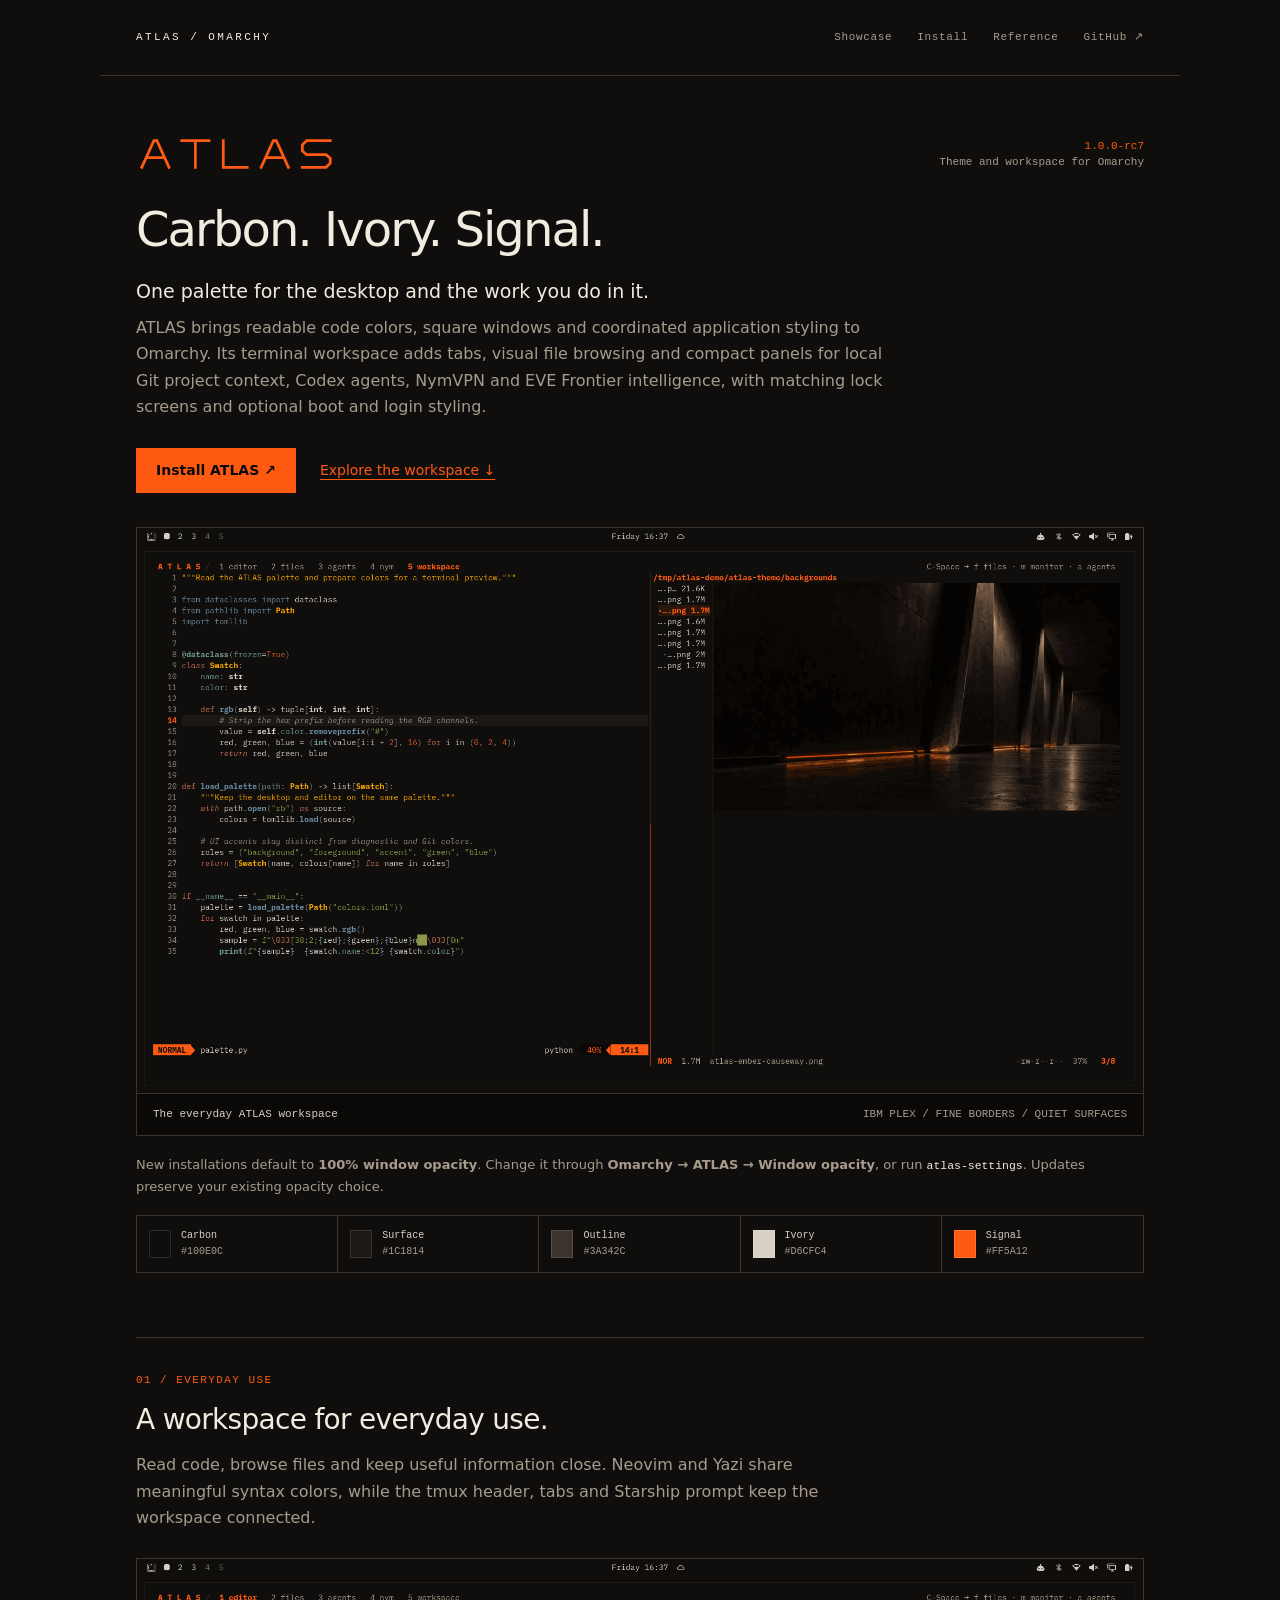
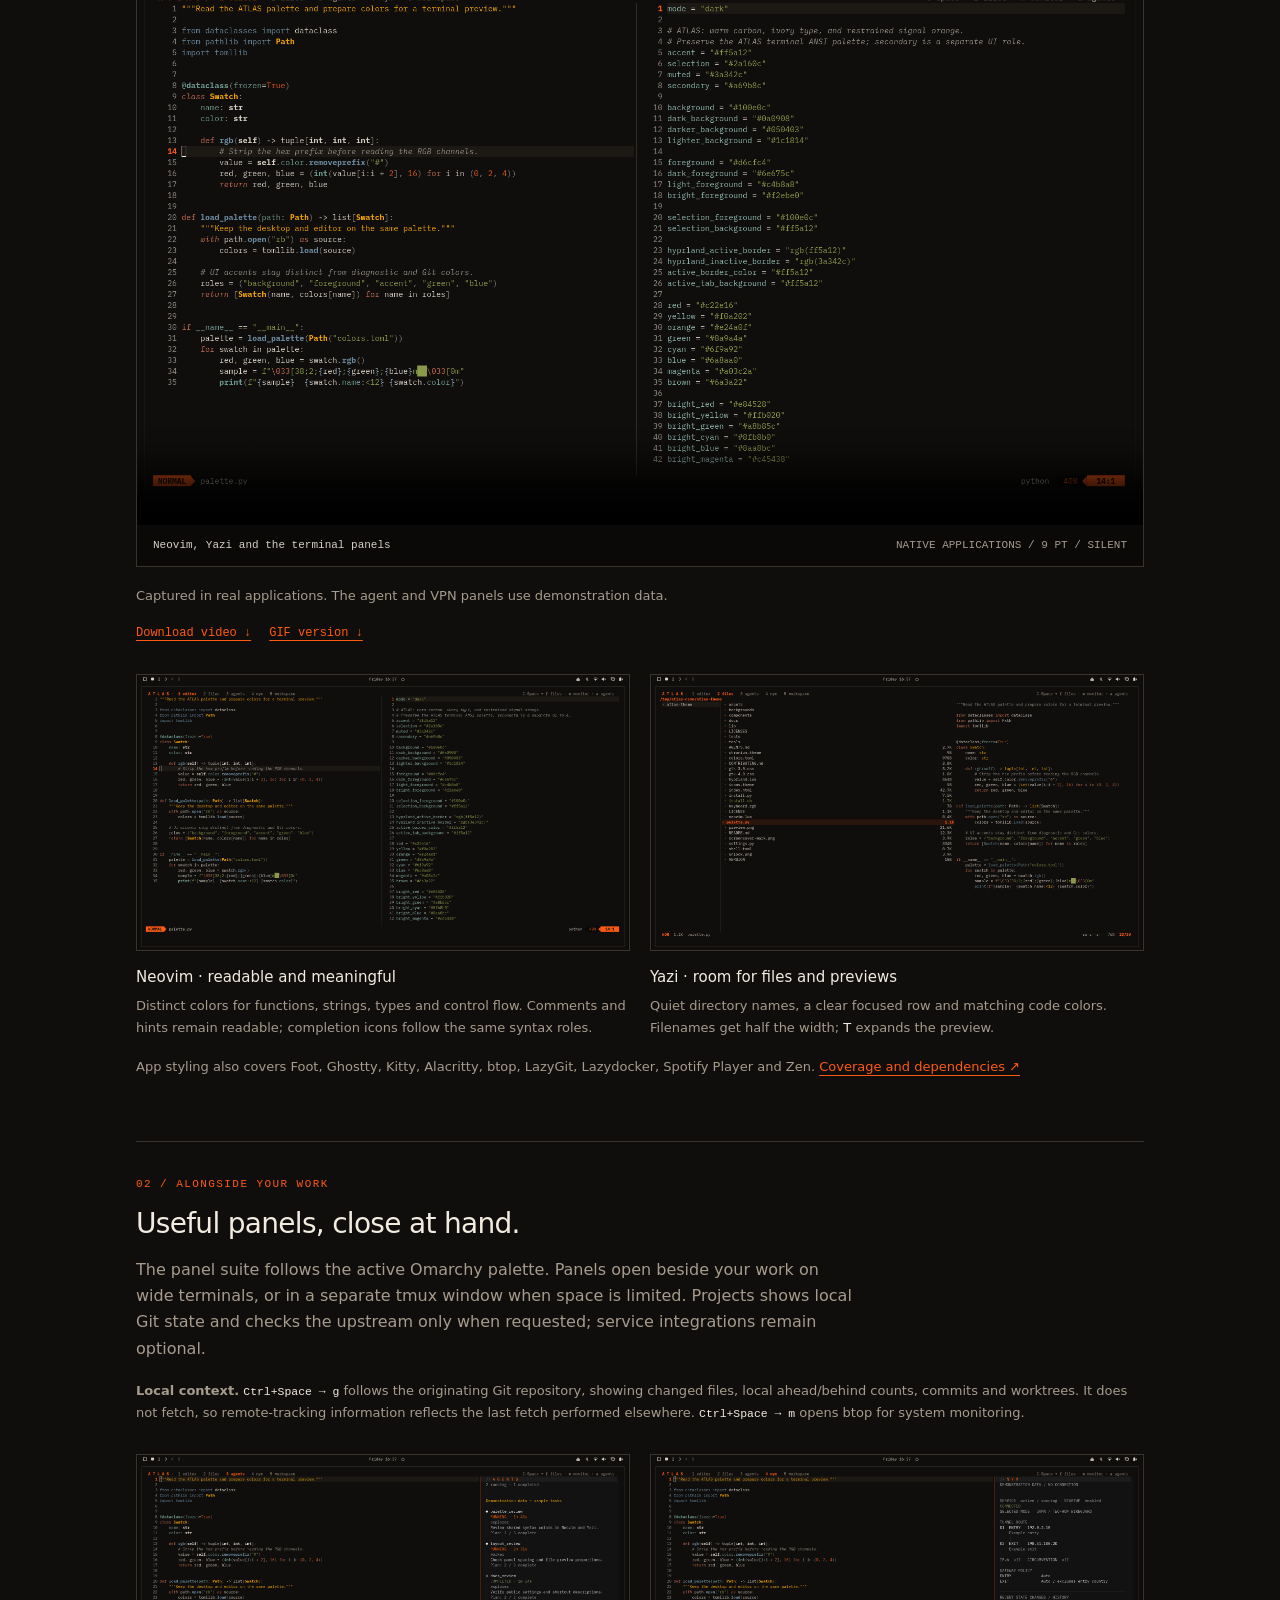
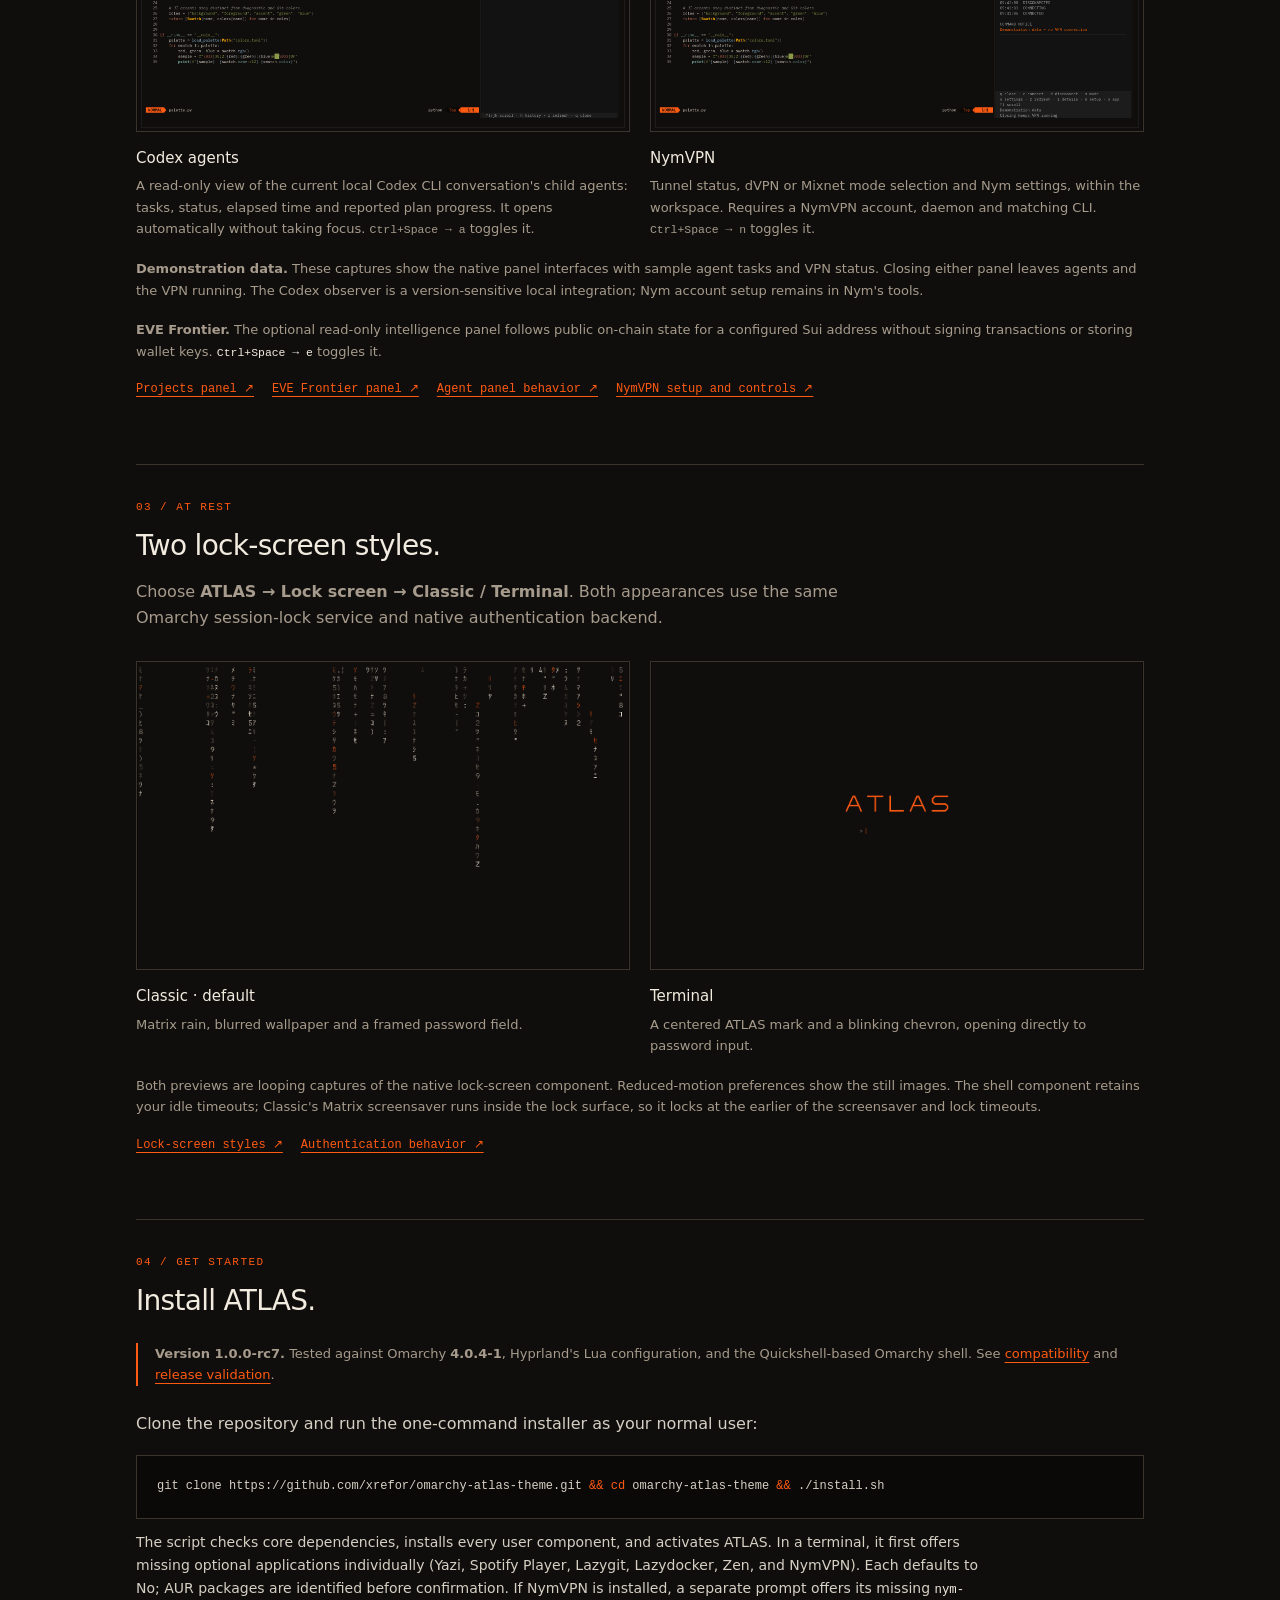
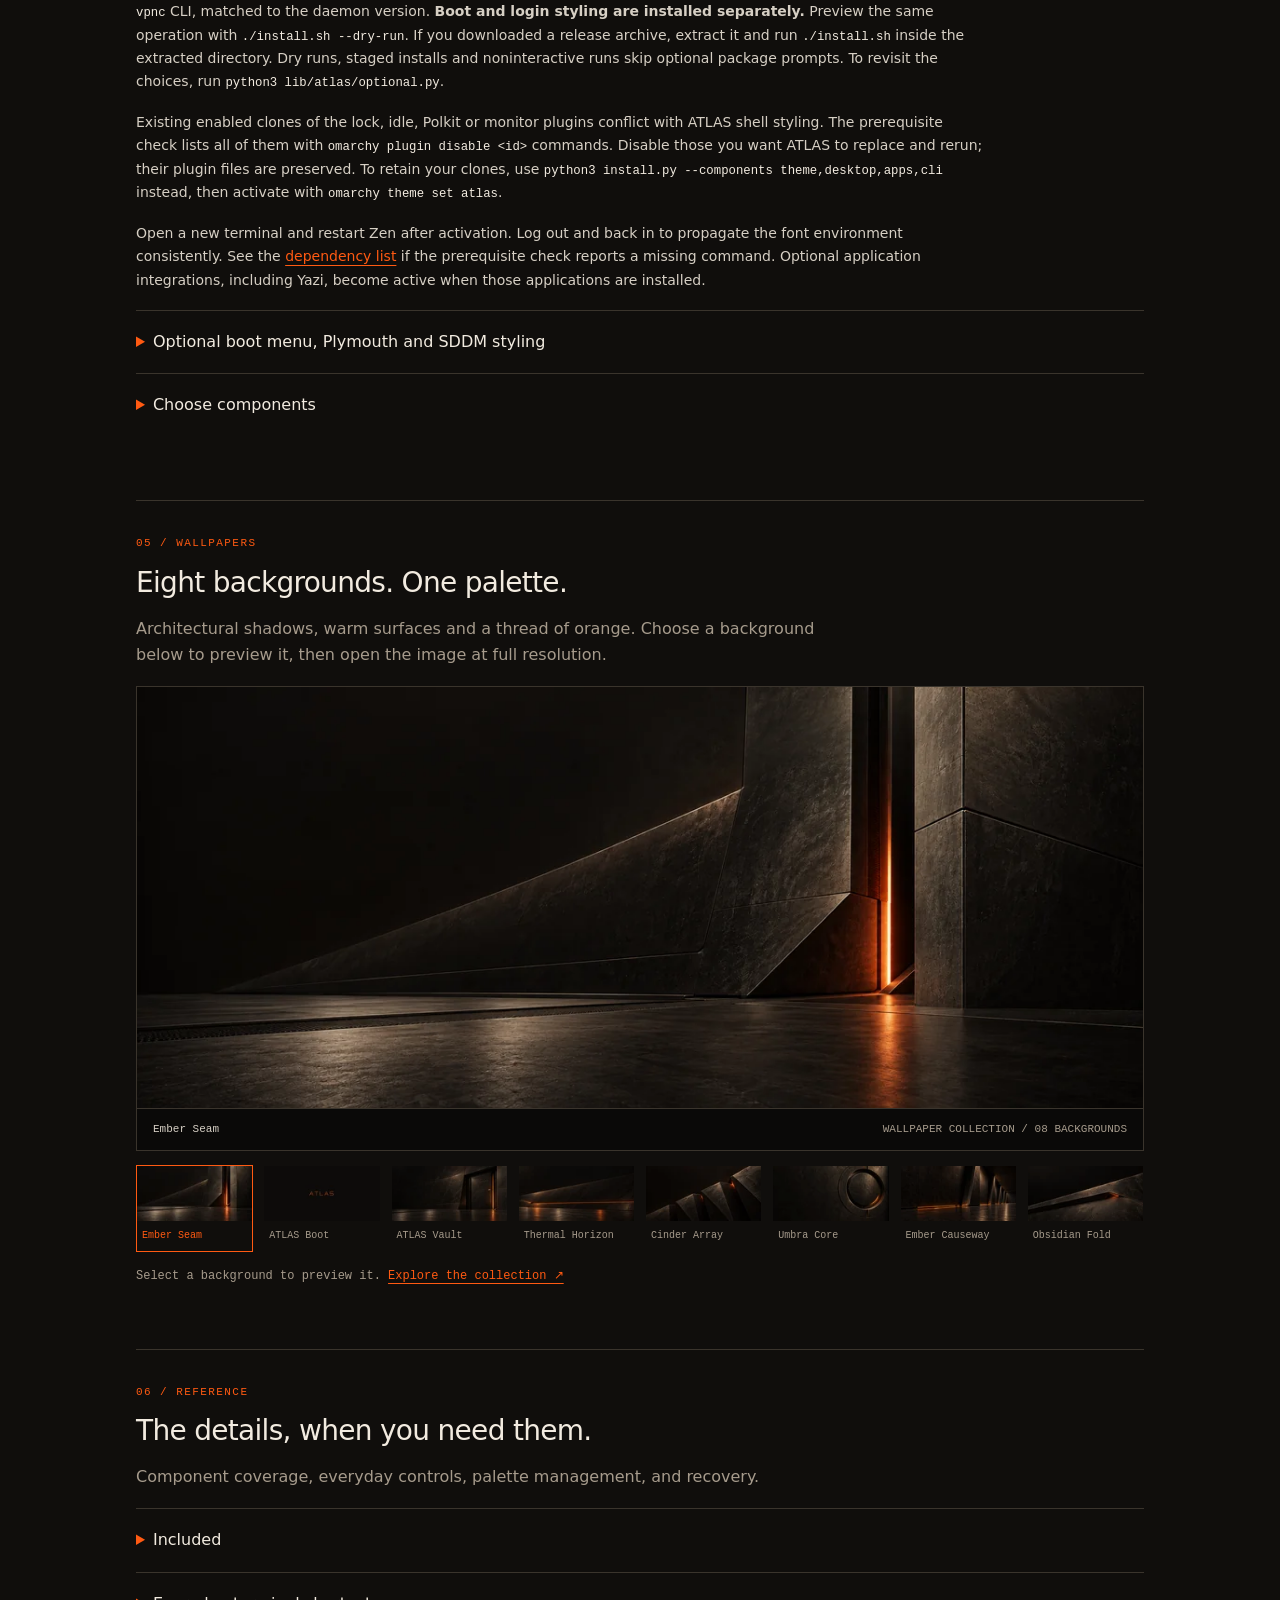
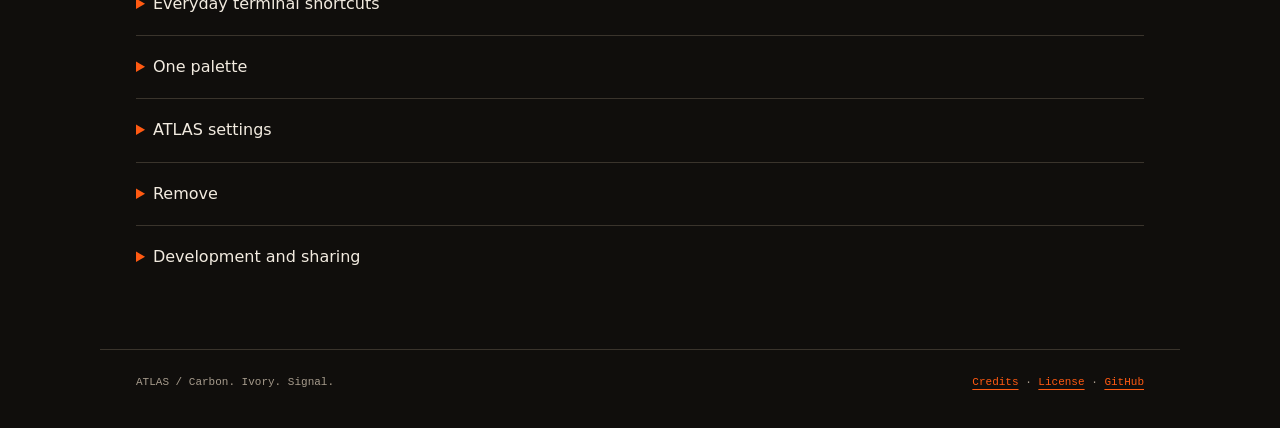
==== commit f947998f: "Focus Projects on checkout handoff and remove unused panels" ====
--- a/index.html
+++ b/index.html
@@ -23,7 +23,7 @@
 <div class="hero-top"><img class="wordmark" src="assets/atlas.svg" alt="ATLAS" width="200"><div class="release"><strong>1.0.0-rc7</strong>Theme and workspace for Omarchy</div></div>
 <h1 id="whole-title">Carbon. Ivory. Signal.</h1>
 <p class="lead">One palette for the desktop and the work you do in it.</p>
-<p class="intro">ATLAS brings readable code colors, square windows and coordinated application styling to Omarchy. Its terminal workspace adds tabs, visual file browsing and compact panels for local system and project context, Codex agents, NymVPN and EVE Frontier intelligence, with matching lock screens and optional boot and login styling.</p>
+<p class="intro">ATLAS brings readable code colors, square windows and coordinated application styling to Omarchy. Its terminal workspace adds tabs, visual file browsing and compact panels for local Git project context, Codex agents, NymVPN and EVE Frontier intelligence, with matching lock screens and optional boot and login styling.</p>
 <div class="actions"><a class="button" href="#install">Install ATLAS <span aria-hidden="true">↗</span></a><a href="#screenshots">Explore the workspace ↓</a></div>
 <figure class="desktop-art"><a href="docs/media/atlas-desktop.png"><img src="docs/media/atlas-desktop.png" alt="The ATLAS desktop with a coordinated terminal workspace" fetchpriority="high"></a><figcaption class="caption"><strong>The everyday ATLAS workspace</strong><span>IBM PLEX / FINE BORDERS / QUIET SURFACES</span></figcaption></figure>
 <p class="capture-note">New installations default to <strong>100% window opacity</strong>. Change it through <strong>Omarchy → ATLAS → Window opacity</strong>, or run <code>atlas-settings</code>. Updates preserve your existing opacity choice.</p>
@@ -47,15 +47,15 @@
 
 <section class="content" id="panels" aria-labelledby="panels-title">
 <p class="eyebrow">02 / Alongside your work</p><h2 id="panels-title">Useful panels, close at hand.</h2>
-<p class="section-intro">The panel suite follows the active Omarchy palette. Panels open beside your work on wide terminals, or in a separate tmux window when space is limited. System, Projects and Maintain use local operating-system data; service integrations remain optional.</p>
-<p class="capture-note"><strong>Local context.</strong> <code>Ctrl+Space → o</code> opens System health, <code>g</code> follows the originating Git repository, and <code>u</code> shows locally known maintenance state. They do not add a daemon, fetch repositories, refresh package databases or change the machine.</p>
+<p class="section-intro">The panel suite follows the active Omarchy palette. Panels open beside your work on wide terminals, or in a separate tmux window when space is limited. Projects shows local Git state and checks the upstream only when requested; service integrations remain optional.</p>
+<p class="capture-note"><strong>Local context.</strong> <code>Ctrl+Space → g</code> follows the originating Git repository, showing changed files, local ahead/behind counts, commits and worktrees. It does not fetch, so remote-tracking information reflects the last fetch performed elsewhere. <code>Ctrl+Space → m</code> opens btop for system monitoring.</p>
 <div class="screens">
 <figure id="agents"><a href="docs/media/atlas-agents.png"><img src="docs/media/atlas-agents.png" alt="ATLAS Codex agent panel showing demonstration tasks and lifecycle statuses" loading="lazy"></a><figcaption><strong>Codex agents</strong>A read-only view of the current local Codex CLI conversation's child agents: tasks, status, elapsed time and reported plan progress. It opens automatically without taking focus. <code>Ctrl+Space → a</code> toggles it.</figcaption></figure>
 <figure id="nymvpn"><a href="docs/media/atlas-terminal.png"><img src="docs/media/atlas-terminal.png" alt="ATLAS NymVPN panel showing demonstration tunnel data beside the terminal workspace" loading="lazy"></a><figcaption><strong>NymVPN</strong>Tunnel status, dVPN or Mixnet mode selection and Nym settings, within the workspace. Requires a NymVPN account, daemon and matching CLI. <code>Ctrl+Space → n</code> toggles it.</figcaption></figure>
 </div>
 <p class="capture-note"><strong>Demonstration data.</strong> These captures show the native panel interfaces with sample agent tasks and VPN status. Closing either panel leaves agents and the VPN running. The Codex observer is a version-sensitive local integration; Nym account setup remains in Nym's tools.</p>
 <p class="capture-note"><strong>EVE Frontier.</strong> The optional read-only intelligence panel follows public on-chain state for a configured Sui address without signing transactions or storing wallet keys. <code>Ctrl+Space → e</code> toggles it.</p>
-<div class="demo-links"><a href="https://github.com/xrefor/omarchy-atlas-theme/blob/main/docs/PANELS.md">Local panel suite ↗</a><a href="https://github.com/xrefor/omarchy-atlas-theme/blob/main/docs/FRONTIER.md">EVE Frontier panel ↗</a><a href="https://github.com/xrefor/omarchy-atlas-theme/blob/main/docs/AGENT-PANEL.md">Agent panel behavior ↗</a><a href="https://github.com/xrefor/omarchy-atlas-theme/blob/main/docs/VPN.md">NymVPN setup and controls ↗</a></div>
+<div class="demo-links"><a href="https://github.com/xrefor/omarchy-atlas-theme/blob/main/docs/PANELS.md">Projects panel ↗</a><a href="https://github.com/xrefor/omarchy-atlas-theme/blob/main/docs/FRONTIER.md">EVE Frontier panel ↗</a><a href="https://github.com/xrefor/omarchy-atlas-theme/blob/main/docs/AGENT-PANEL.md">Agent panel behavior ↗</a><a href="https://github.com/xrefor/omarchy-atlas-theme/blob/main/docs/VPN.md">NymVPN setup and controls ↗</a></div>
 </section>
 
 <section class="content" id="lock-screens" aria-labelledby="lock-title">
@@ -200,8 +200,8 @@
 <td>Automatically shows spawned agents, concise task descriptions, lifecycle status, elapsed time and reported progress in the active palette</td>
 </tr>
 <tr>
-<td>Local panels</td>
-<td>Read-only System health, Git project context and locally known maintenance state; no background service or state-changing action</td>
+<td>Projects panel</td>
+<td>Git handoff status: uncommitted changes, unpushed commits and upstream changes, with explicit remote checks and no background service</td>
 </tr>
 <tr>
 <td>EVE Frontier panel</td>
@@ -275,16 +275,8 @@
 <td>btop monitoring pane on wide terminals, tab on narrow terminals</td>
 </tr>
 <tr>
-<td>Ctrl+Space, then O</td>
-<td>Read-only System health panel</td>
-</tr>
-<tr>
 <td>Ctrl+Space, then G</td>
 <td>Projects panel for the originating Git working tree</td>
-</tr>
-<tr>
-<td>Ctrl+Space, then U</td>
-<td>Maintain panel for local kernel, unit, timer and package state</td>
 </tr>
 <tr>
 <td>Ctrl+Space, then S</td>
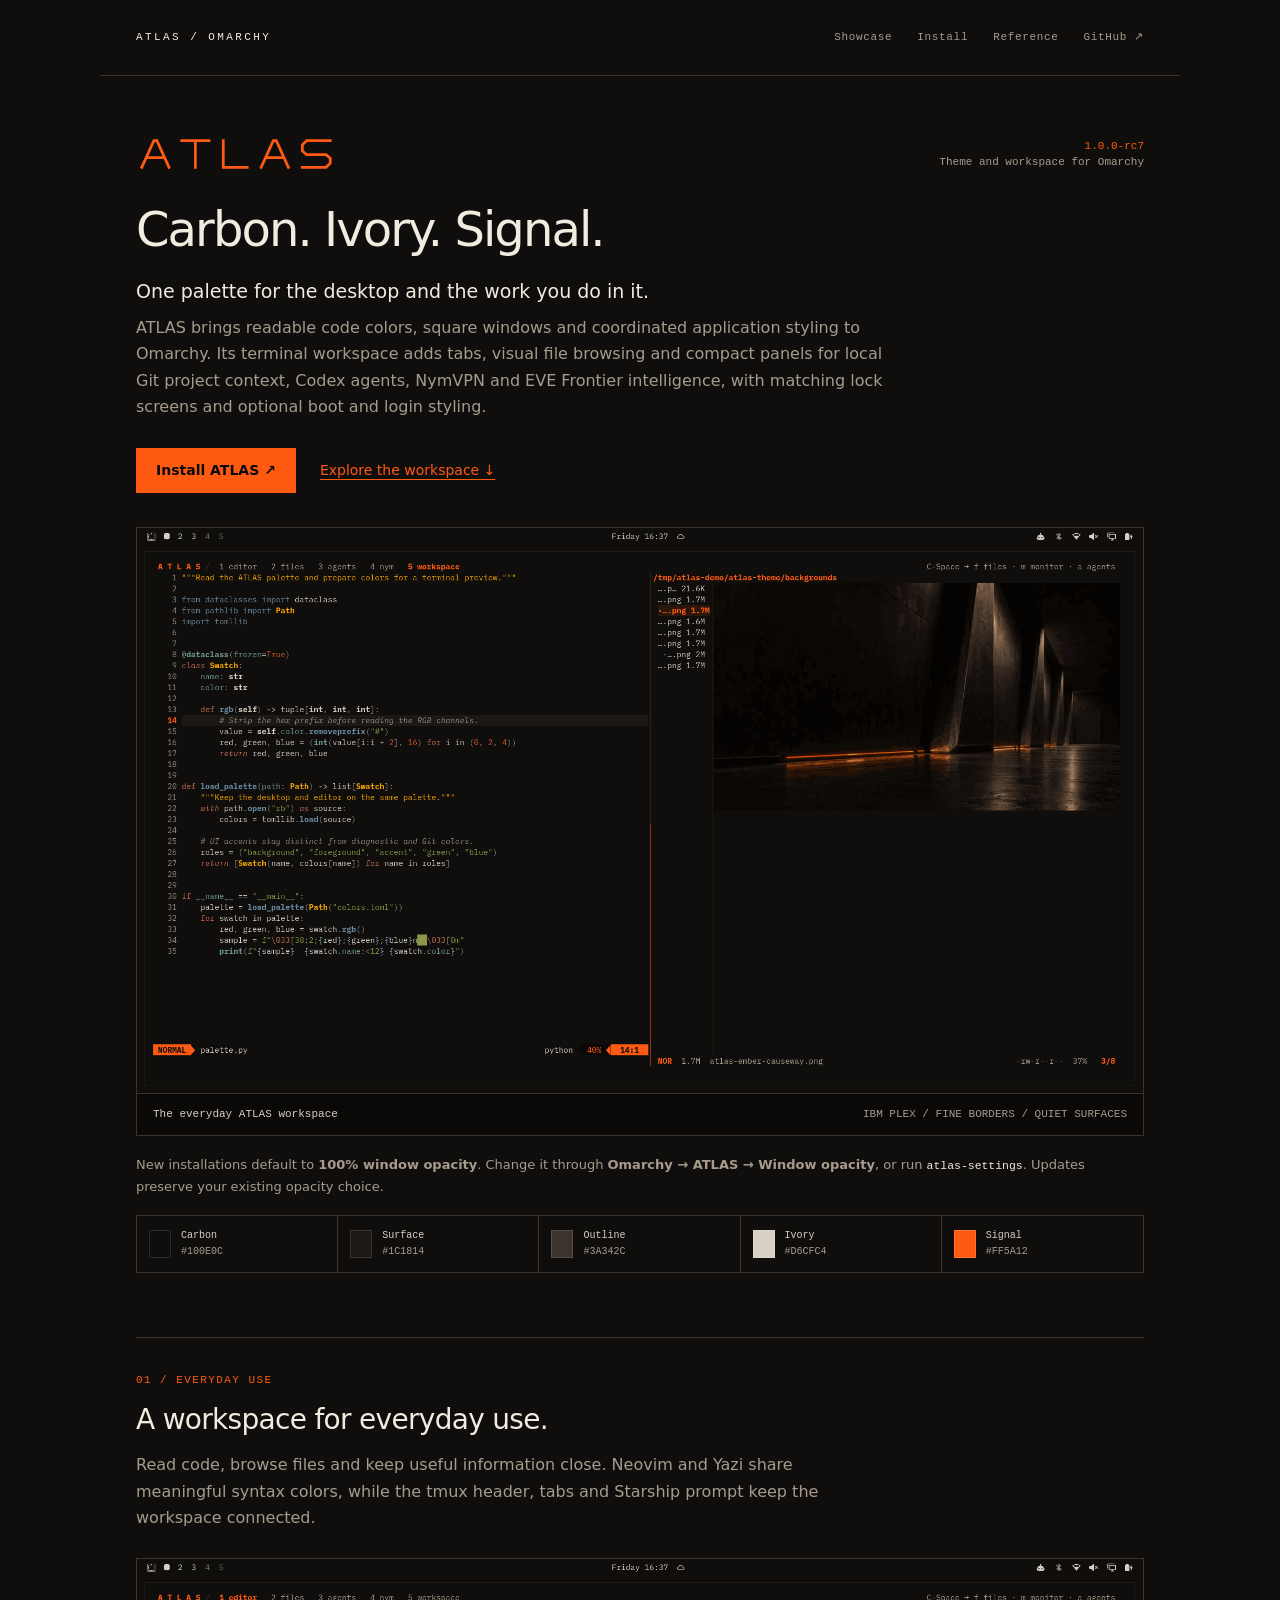
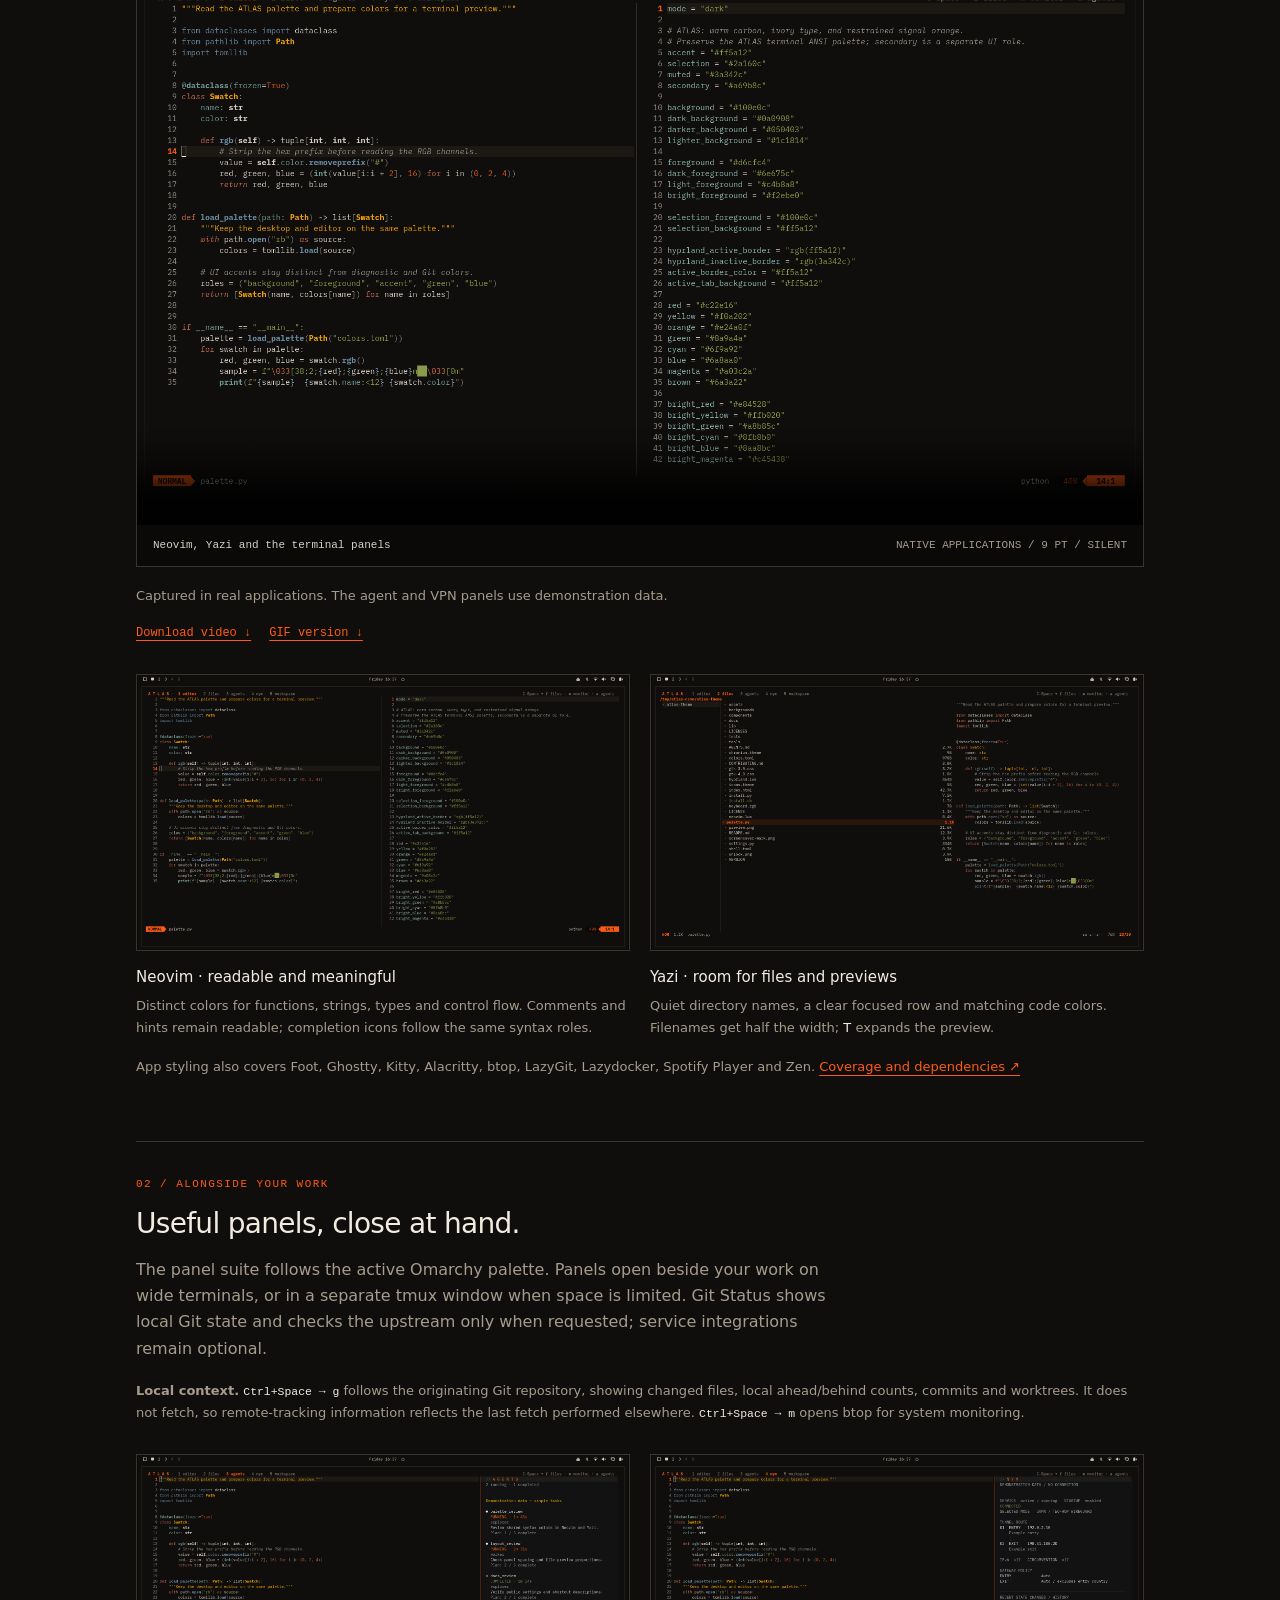
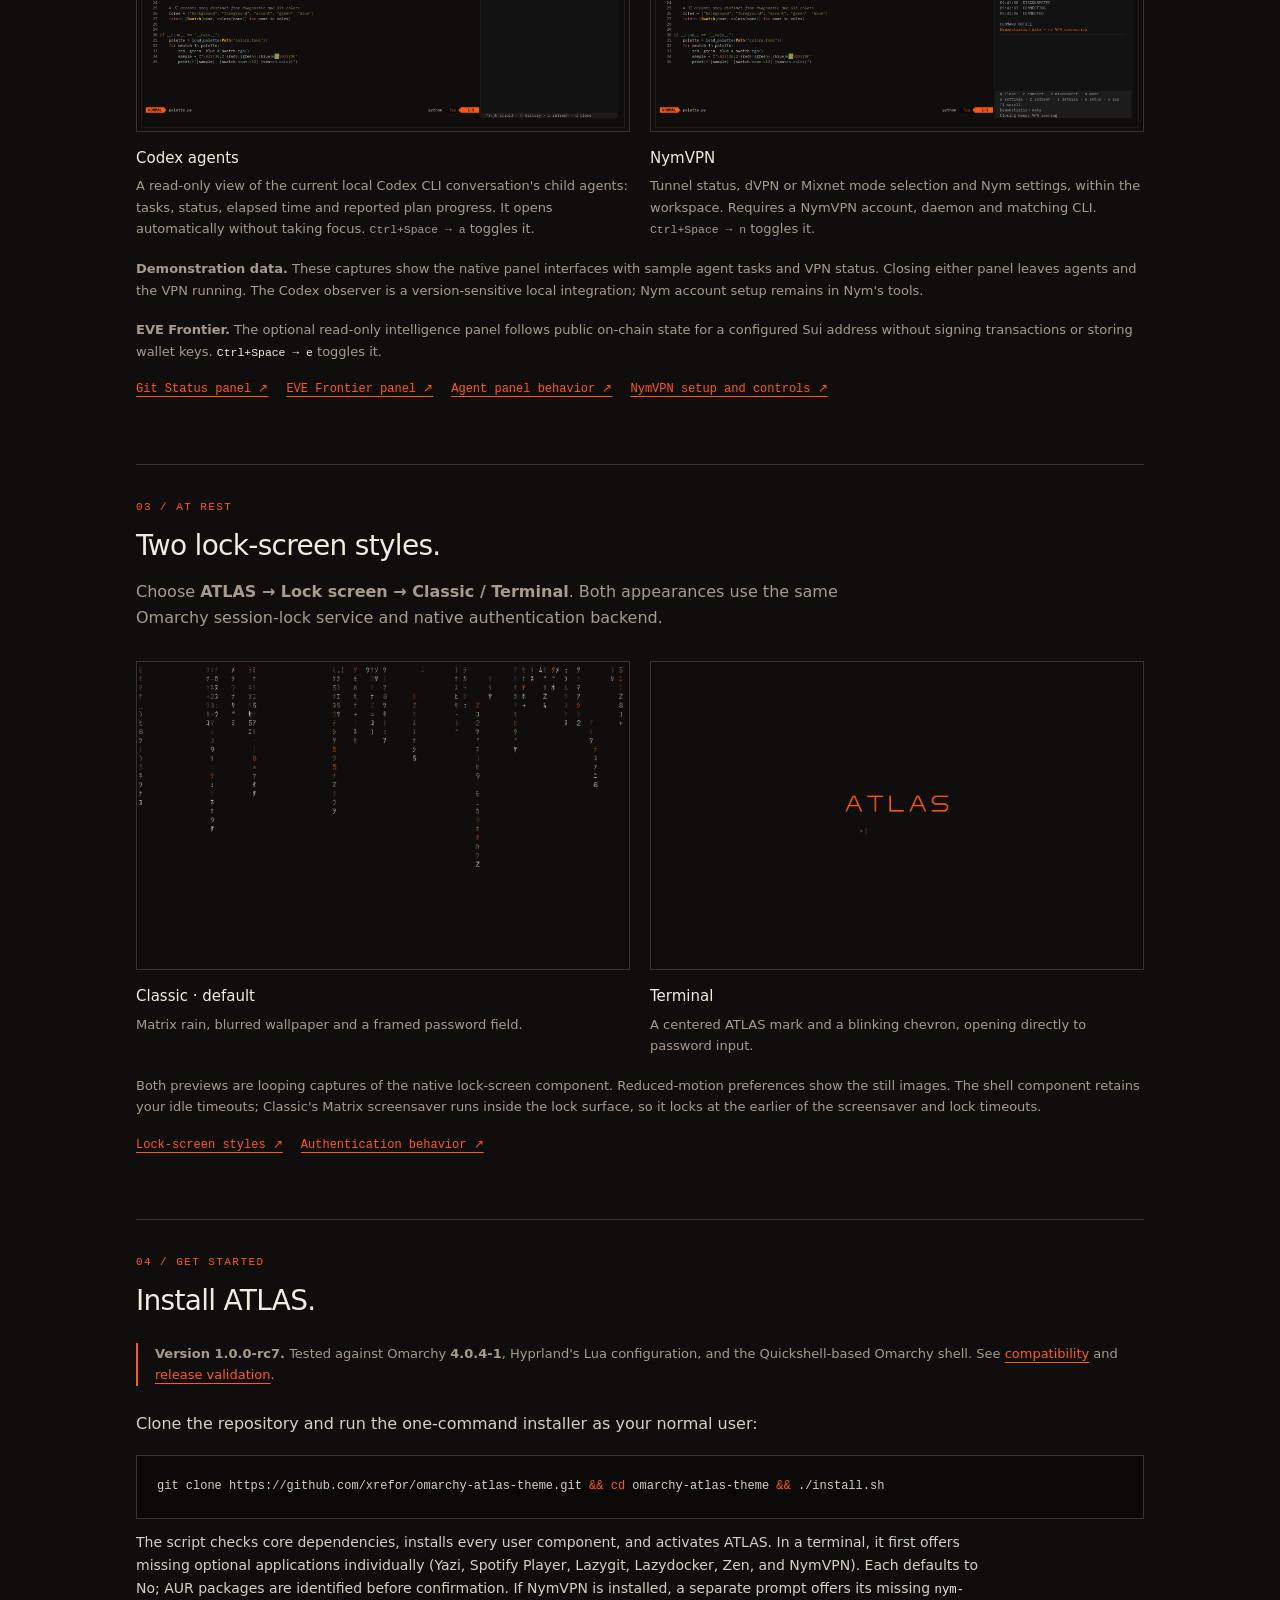
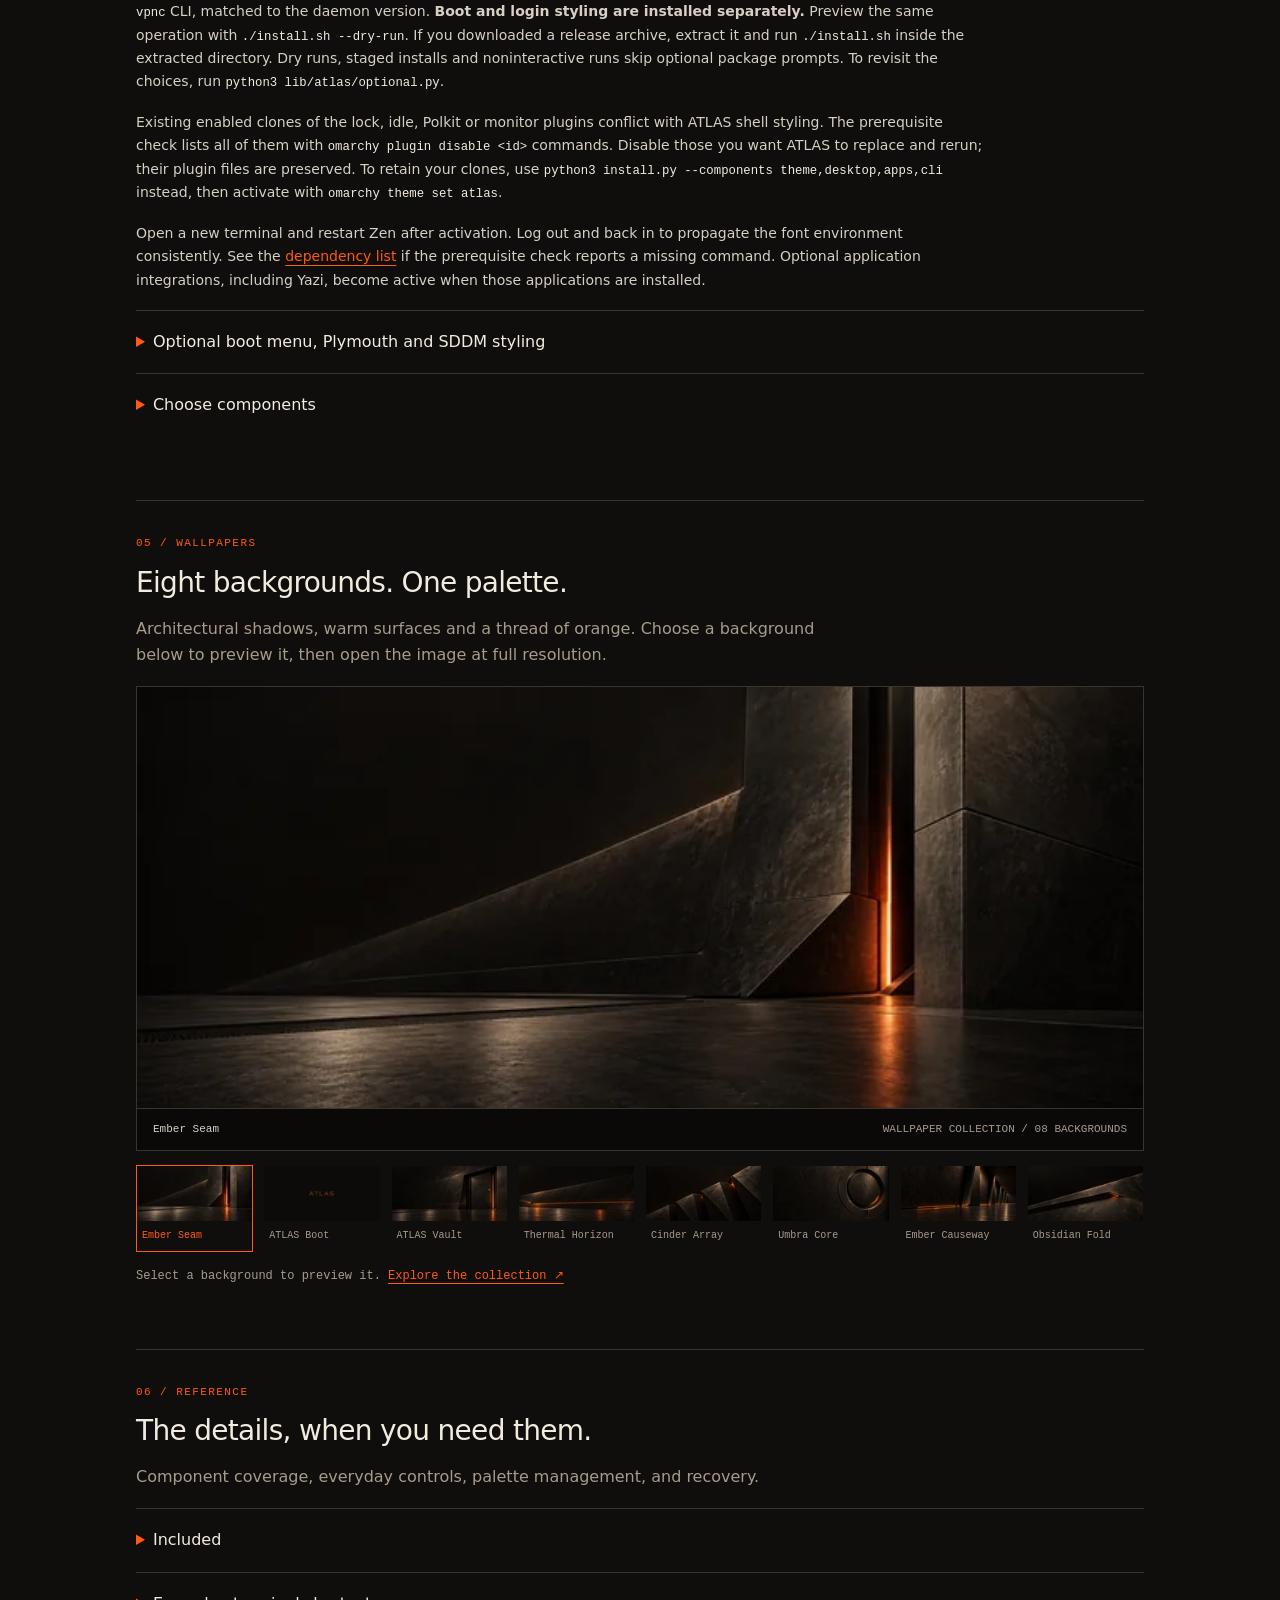
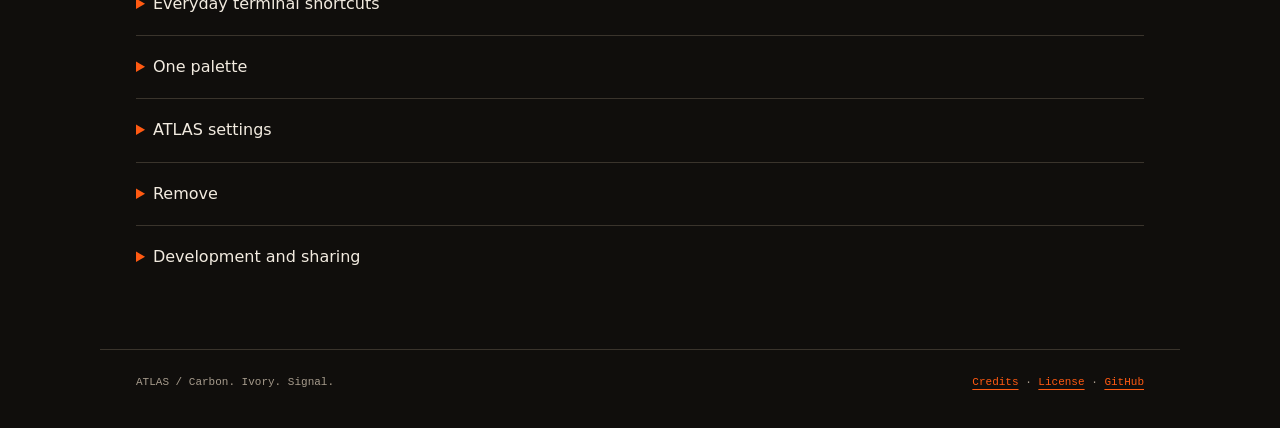
==== commit adae70bd: "Rename panel to Git Status and clarify account privacy" ====
--- a/index.html
+++ b/index.html
@@ -47,7 +47,7 @@
 
 <section class="content" id="panels" aria-labelledby="panels-title">
 <p class="eyebrow">02 / Alongside your work</p><h2 id="panels-title">Useful panels, close at hand.</h2>
-<p class="section-intro">The panel suite follows the active Omarchy palette. Panels open beside your work on wide terminals, or in a separate tmux window when space is limited. Projects shows local Git state and checks the upstream only when requested; service integrations remain optional.</p>
+<p class="section-intro">The panel suite follows the active Omarchy palette. Panels open beside your work on wide terminals, or in a separate tmux window when space is limited. Git Status shows local Git state and checks the upstream only when requested; service integrations remain optional.</p>
 <p class="capture-note"><strong>Local context.</strong> <code>Ctrl+Space → g</code> follows the originating Git repository, showing changed files, local ahead/behind counts, commits and worktrees. It does not fetch, so remote-tracking information reflects the last fetch performed elsewhere. <code>Ctrl+Space → m</code> opens btop for system monitoring.</p>
 <div class="screens">
 <figure id="agents"><a href="docs/media/atlas-agents.png"><img src="docs/media/atlas-agents.png" alt="ATLAS Codex agent panel showing demonstration tasks and lifecycle statuses" loading="lazy"></a><figcaption><strong>Codex agents</strong>A read-only view of the current local Codex CLI conversation's child agents: tasks, status, elapsed time and reported plan progress. It opens automatically without taking focus. <code>Ctrl+Space → a</code> toggles it.</figcaption></figure>
@@ -55,7 +55,7 @@
 </div>
 <p class="capture-note"><strong>Demonstration data.</strong> These captures show the native panel interfaces with sample agent tasks and VPN status. Closing either panel leaves agents and the VPN running. The Codex observer is a version-sensitive local integration; Nym account setup remains in Nym's tools.</p>
 <p class="capture-note"><strong>EVE Frontier.</strong> The optional read-only intelligence panel follows public on-chain state for a configured Sui address without signing transactions or storing wallet keys. <code>Ctrl+Space → e</code> toggles it.</p>
-<div class="demo-links"><a href="https://github.com/xrefor/omarchy-atlas-theme/blob/main/docs/PANELS.md">Projects panel ↗</a><a href="https://github.com/xrefor/omarchy-atlas-theme/blob/main/docs/FRONTIER.md">EVE Frontier panel ↗</a><a href="https://github.com/xrefor/omarchy-atlas-theme/blob/main/docs/AGENT-PANEL.md">Agent panel behavior ↗</a><a href="https://github.com/xrefor/omarchy-atlas-theme/blob/main/docs/VPN.md">NymVPN setup and controls ↗</a></div>
+<div class="demo-links"><a href="https://github.com/xrefor/omarchy-atlas-theme/blob/main/docs/PANELS.md">Git Status panel ↗</a><a href="https://github.com/xrefor/omarchy-atlas-theme/blob/main/docs/FRONTIER.md">EVE Frontier panel ↗</a><a href="https://github.com/xrefor/omarchy-atlas-theme/blob/main/docs/AGENT-PANEL.md">Agent panel behavior ↗</a><a href="https://github.com/xrefor/omarchy-atlas-theme/blob/main/docs/VPN.md">NymVPN setup and controls ↗</a></div>
 </section>
 
 <section class="content" id="lock-screens" aria-labelledby="lock-title">
@@ -200,7 +200,7 @@
 <td>Automatically shows spawned agents, concise task descriptions, lifecycle status, elapsed time and reported progress in the active palette</td>
 </tr>
 <tr>
-<td>Projects panel</td>
+<td>Git Status panel</td>
 <td>Git handoff status: uncommitted changes, unpushed commits and upstream changes, with explicit remote checks and no background service</td>
 </tr>
 <tr>
@@ -276,7 +276,7 @@
 </tr>
 <tr>
 <td>Ctrl+Space, then G</td>
-<td>Projects panel for the originating Git working tree</td>
+<td>Git Status panel for the originating Git working tree</td>
 </tr>
 <tr>
 <td>Ctrl+Space, then S</td>
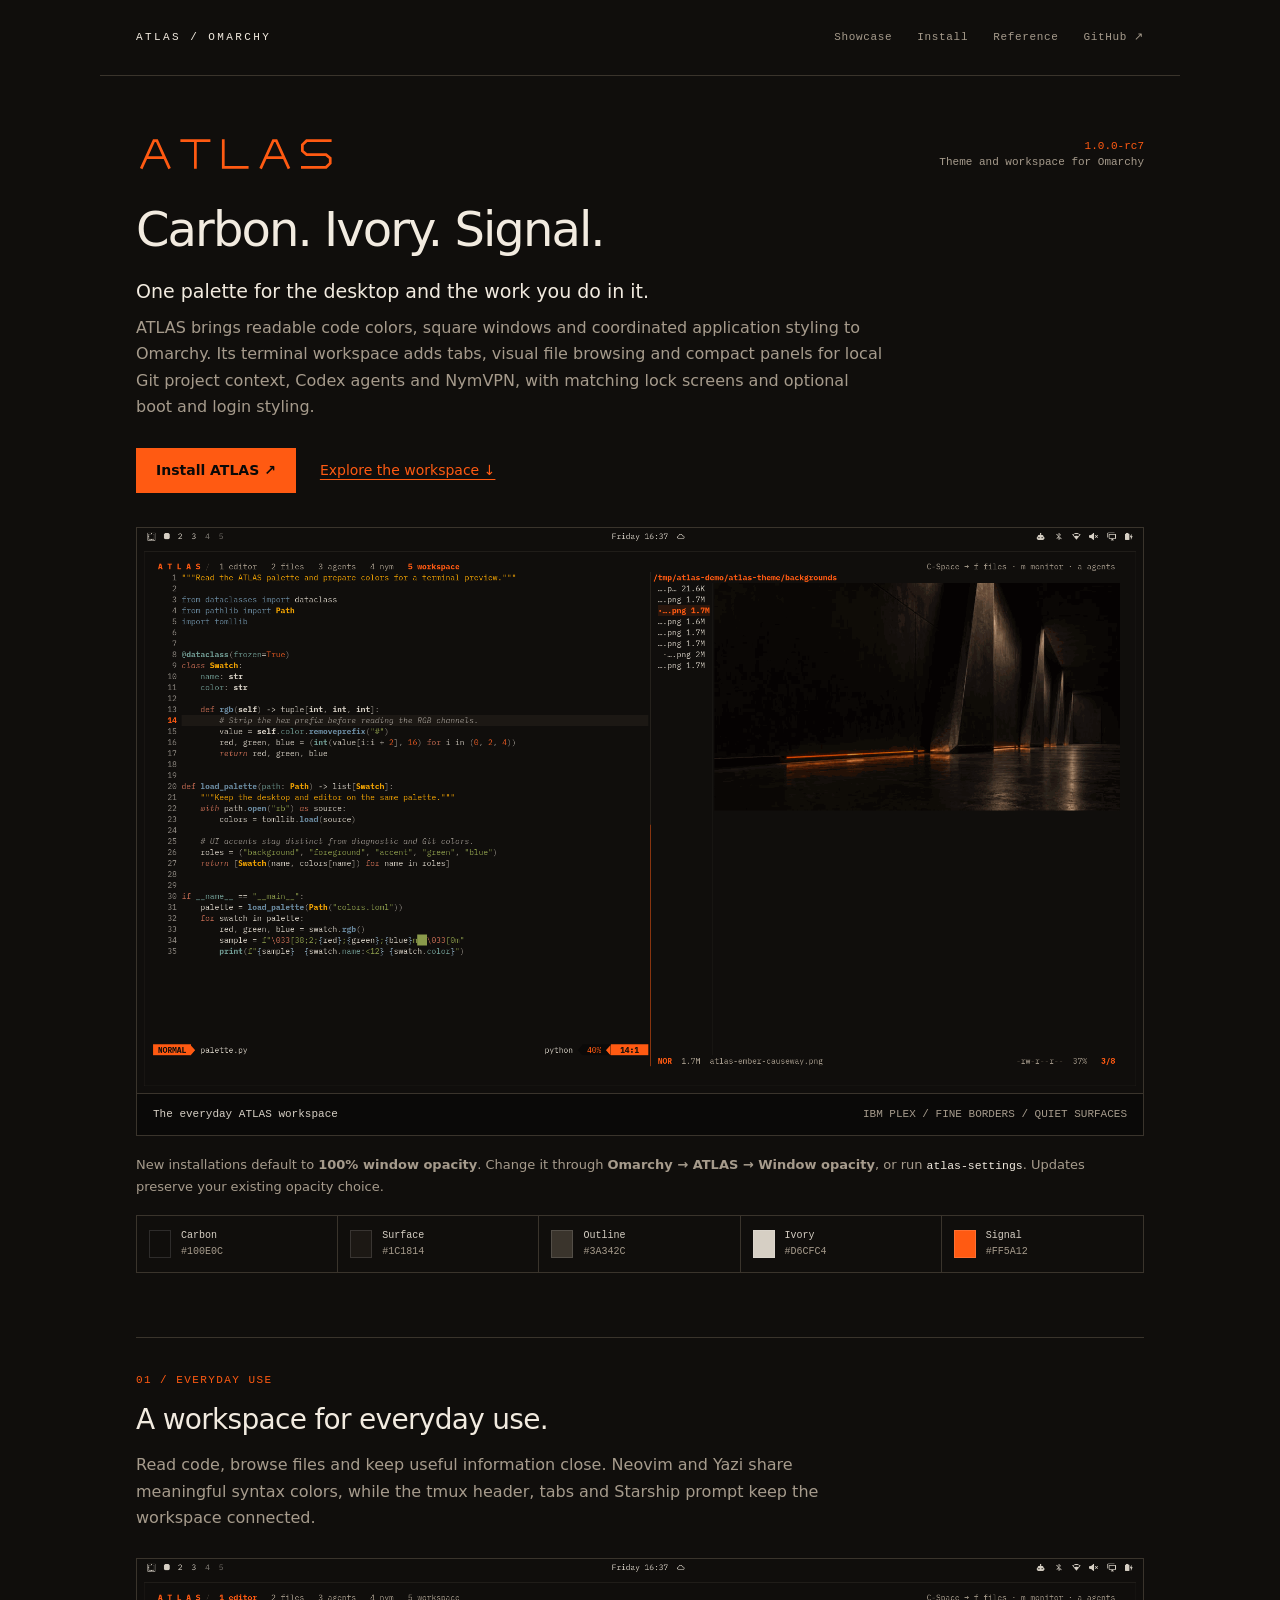
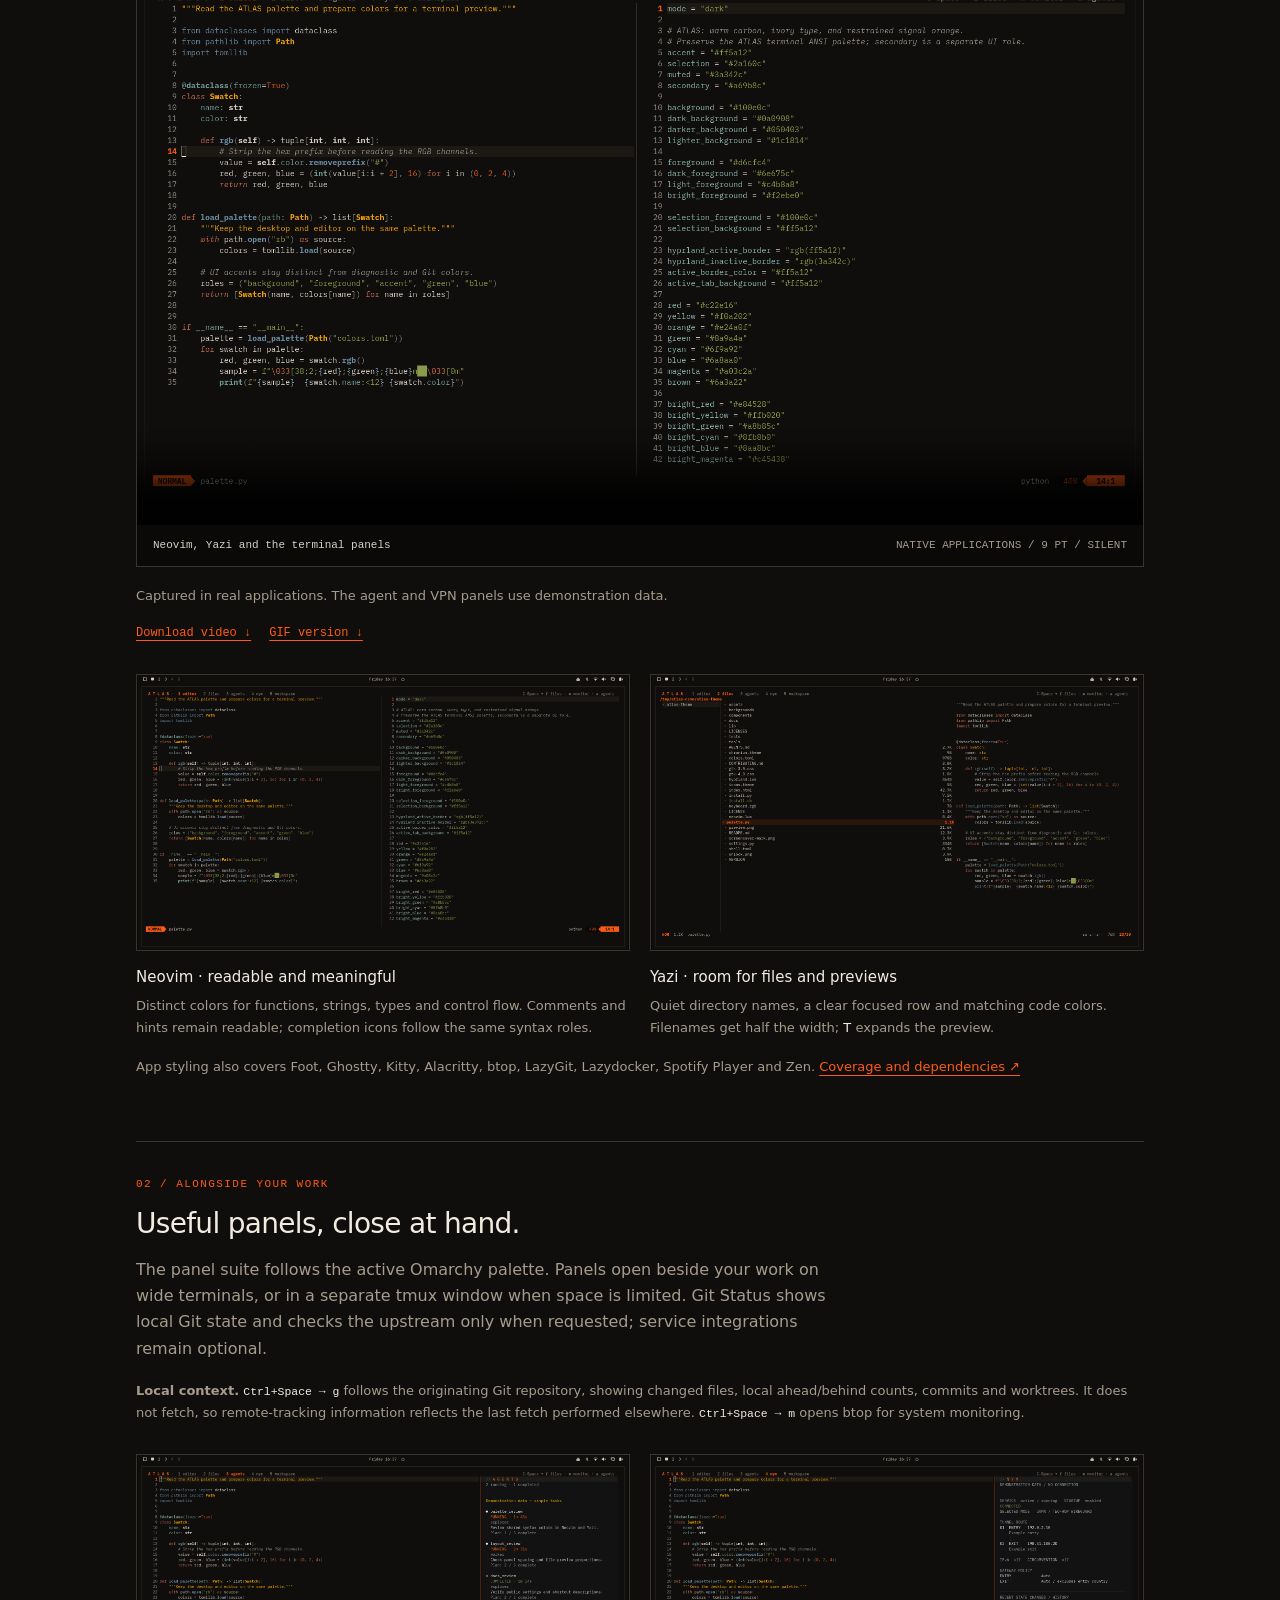
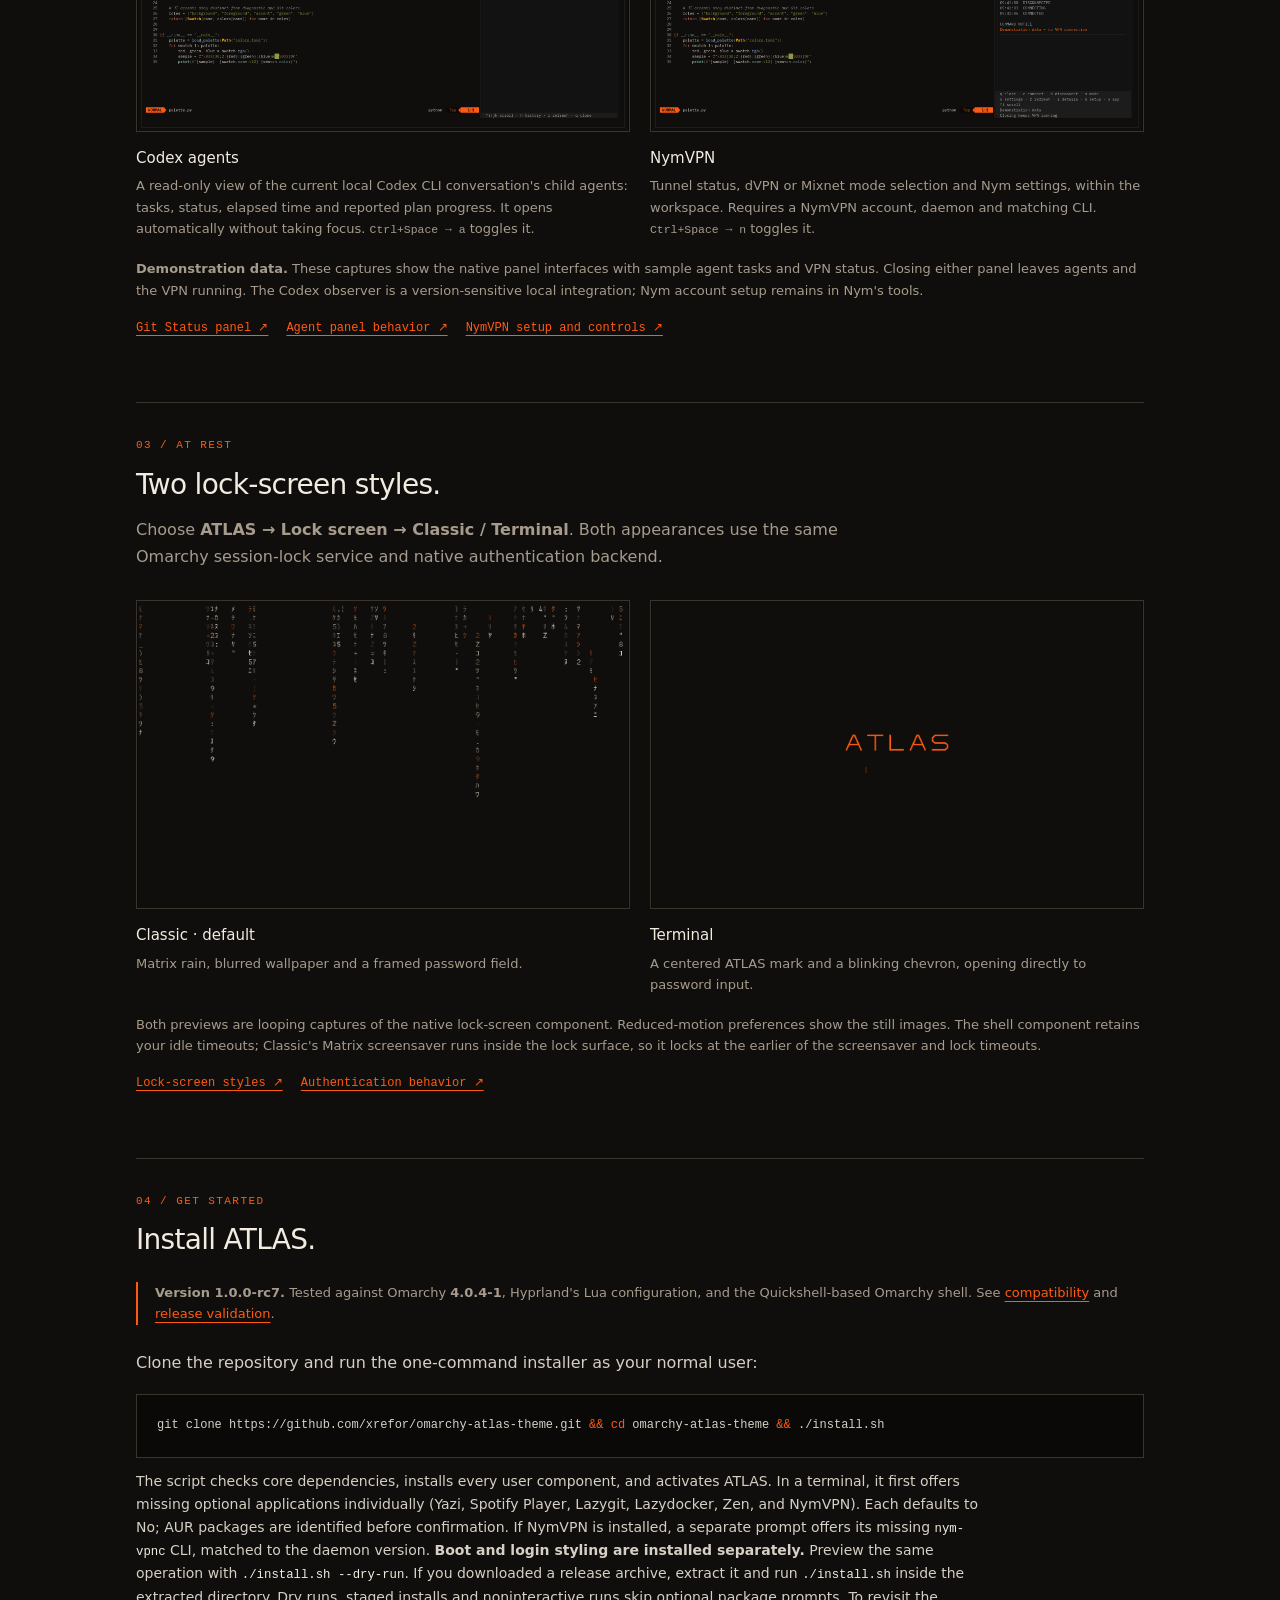
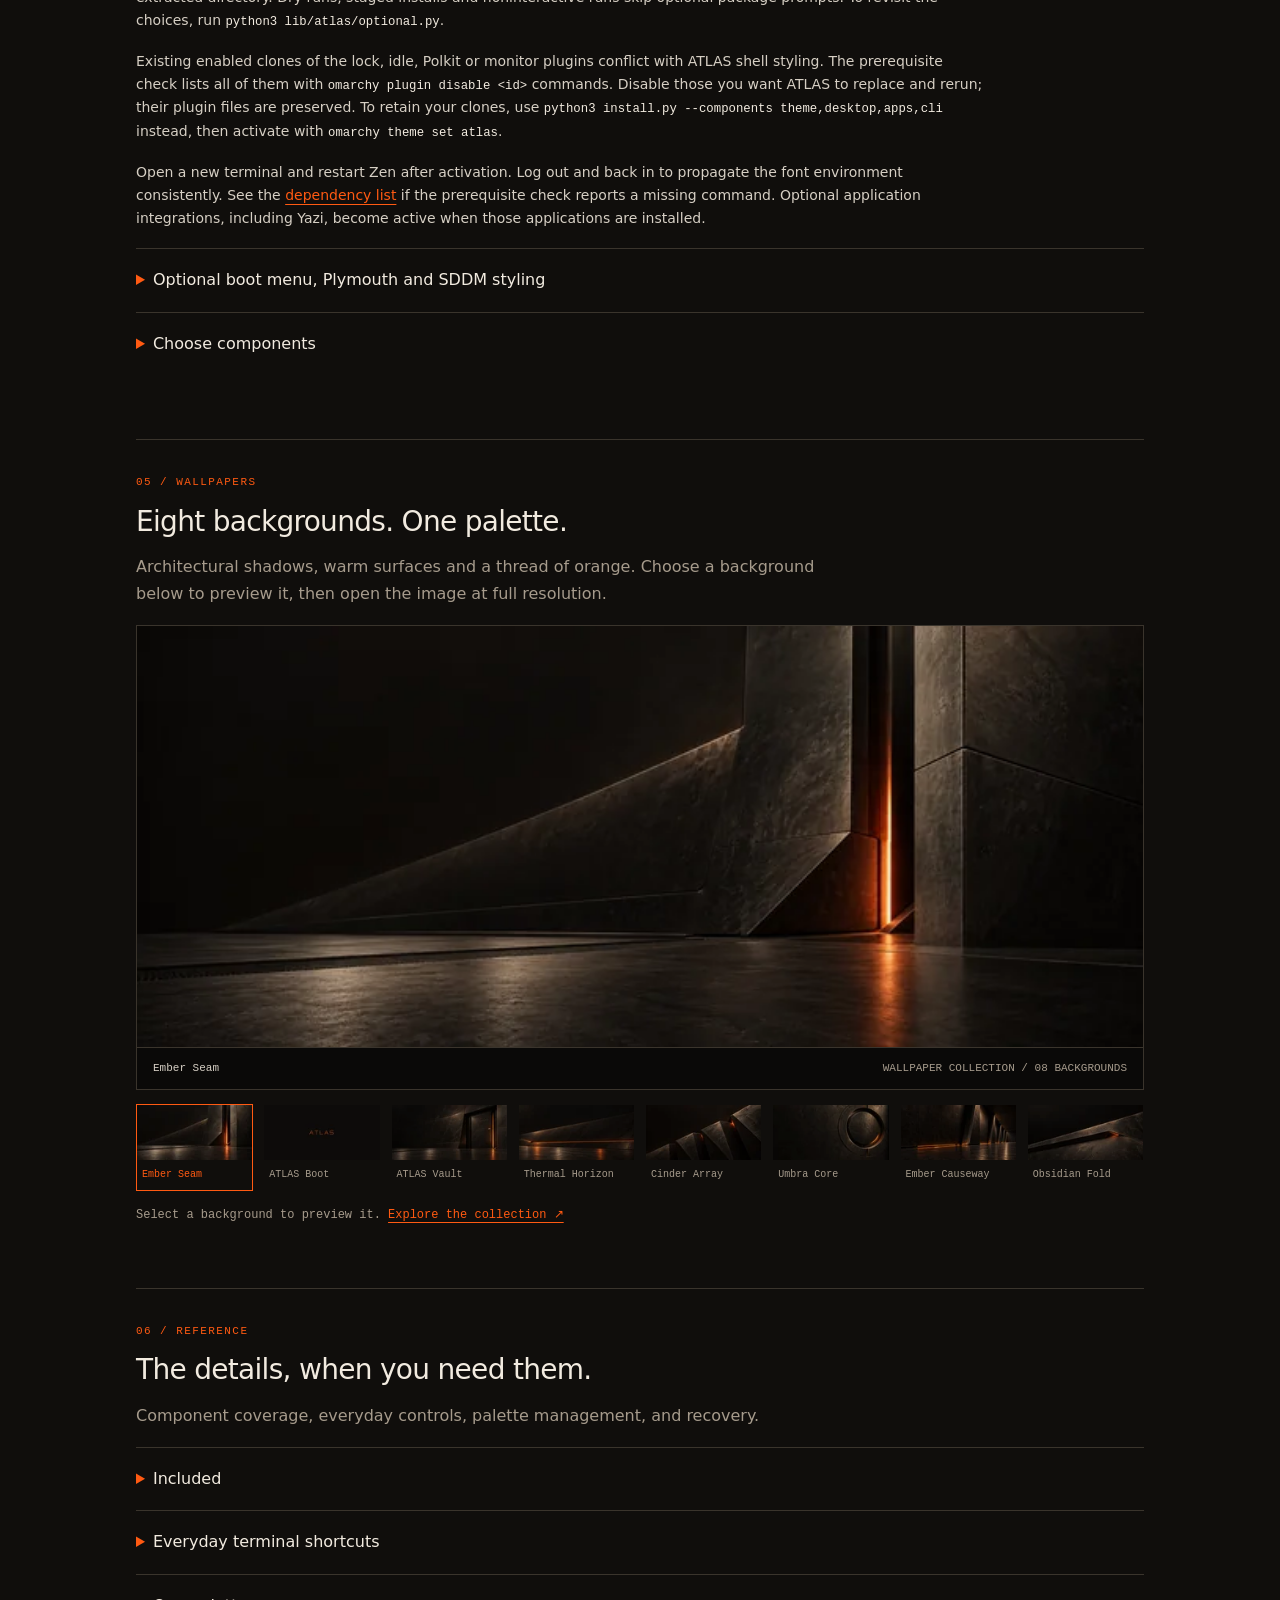
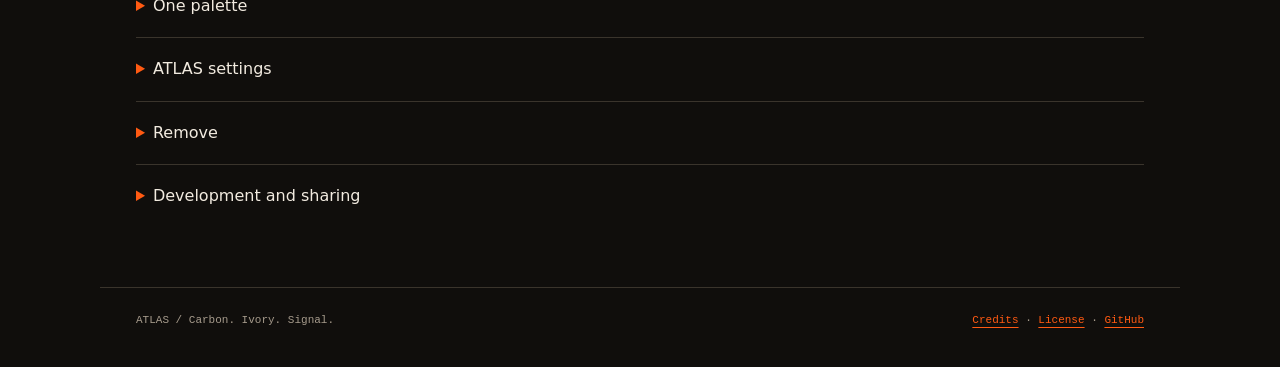
==== commit 91dc5778: "Remove EVE Frontier work from ATLAS" ====
--- a/index.html
+++ b/index.html
@@ -23,7 +23,7 @@
 <div class="hero-top"><img class="wordmark" src="assets/atlas.svg" alt="ATLAS" width="200"><div class="release"><strong>1.0.0-rc7</strong>Theme and workspace for Omarchy</div></div>
 <h1 id="whole-title">Carbon. Ivory. Signal.</h1>
 <p class="lead">One palette for the desktop and the work you do in it.</p>
-<p class="intro">ATLAS brings readable code colors, square windows and coordinated application styling to Omarchy. Its terminal workspace adds tabs, visual file browsing and compact panels for local Git project context, Codex agents, NymVPN and EVE Frontier intelligence, with matching lock screens and optional boot and login styling.</p>
+<p class="intro">ATLAS brings readable code colors, square windows and coordinated application styling to Omarchy. Its terminal workspace adds tabs, visual file browsing and compact panels for local Git project context, Codex agents and NymVPN, with matching lock screens and optional boot and login styling.</p>
 <div class="actions"><a class="button" href="#install">Install ATLAS <span aria-hidden="true">↗</span></a><a href="#screenshots">Explore the workspace ↓</a></div>
 <figure class="desktop-art"><a href="docs/media/atlas-desktop.png"><img src="docs/media/atlas-desktop.png" alt="The ATLAS desktop with a coordinated terminal workspace" fetchpriority="high"></a><figcaption class="caption"><strong>The everyday ATLAS workspace</strong><span>IBM PLEX / FINE BORDERS / QUIET SURFACES</span></figcaption></figure>
 <p class="capture-note">New installations default to <strong>100% window opacity</strong>. Change it through <strong>Omarchy → ATLAS → Window opacity</strong>, or run <code>atlas-settings</code>. Updates preserve your existing opacity choice.</p>
@@ -54,8 +54,7 @@
 <figure id="nymvpn"><a href="docs/media/atlas-terminal.png"><img src="docs/media/atlas-terminal.png" alt="ATLAS NymVPN panel showing demonstration tunnel data beside the terminal workspace" loading="lazy"></a><figcaption><strong>NymVPN</strong>Tunnel status, dVPN or Mixnet mode selection and Nym settings, within the workspace. Requires a NymVPN account, daemon and matching CLI. <code>Ctrl+Space → n</code> toggles it.</figcaption></figure>
 </div>
 <p class="capture-note"><strong>Demonstration data.</strong> These captures show the native panel interfaces with sample agent tasks and VPN status. Closing either panel leaves agents and the VPN running. The Codex observer is a version-sensitive local integration; Nym account setup remains in Nym's tools.</p>
-<p class="capture-note"><strong>EVE Frontier.</strong> The optional read-only intelligence panel follows public on-chain state for a configured Sui address without signing transactions or storing wallet keys. <code>Ctrl+Space → e</code> toggles it.</p>
-<div class="demo-links"><a href="https://github.com/xrefor/omarchy-atlas-theme/blob/main/docs/PANELS.md">Git Status panel ↗</a><a href="https://github.com/xrefor/omarchy-atlas-theme/blob/main/docs/FRONTIER.md">EVE Frontier panel ↗</a><a href="https://github.com/xrefor/omarchy-atlas-theme/blob/main/docs/AGENT-PANEL.md">Agent panel behavior ↗</a><a href="https://github.com/xrefor/omarchy-atlas-theme/blob/main/docs/VPN.md">NymVPN setup and controls ↗</a></div>
+<div class="demo-links"><a href="https://github.com/xrefor/omarchy-atlas-theme/blob/main/docs/PANELS.md">Git Status panel ↗</a><a href="https://github.com/xrefor/omarchy-atlas-theme/blob/main/docs/AGENT-PANEL.md">Agent panel behavior ↗</a><a href="https://github.com/xrefor/omarchy-atlas-theme/blob/main/docs/VPN.md">NymVPN setup and controls ↗</a></div>
 </section>
 
 <section class="content" id="lock-screens" aria-labelledby="lock-title">
@@ -204,10 +203,6 @@
 <td>Git handoff status: uncommitted changes, unpushed commits and upstream changes, with explicit remote checks and no background service</td>
 </tr>
 <tr>
-<td>EVE Frontier panel</td>
-<td>Optional read-only intelligence from a configured public Sui endpoint and address; no signing or private-key storage</td>
-</tr>
-<tr>
 <td>tmux / Starship</td>
 <td>Persistent ATLAS header, tabs, full directory path and compact Git status</td>
 </tr>
@@ -289,10 +284,6 @@
 <tr>
 <td>Ctrl+Space, then A</td>
 <td>Codex agent panel; automatically opens when an observed session spawns agents</td>
-</tr>
-<tr>
-<td>Ctrl+Space, then E</td>
-<td>EVE Frontier intelligence panel (requires public endpoint and address configuration)</td>
 </tr>
 <tr>
 <td>Ctrl+Space, then I</td>
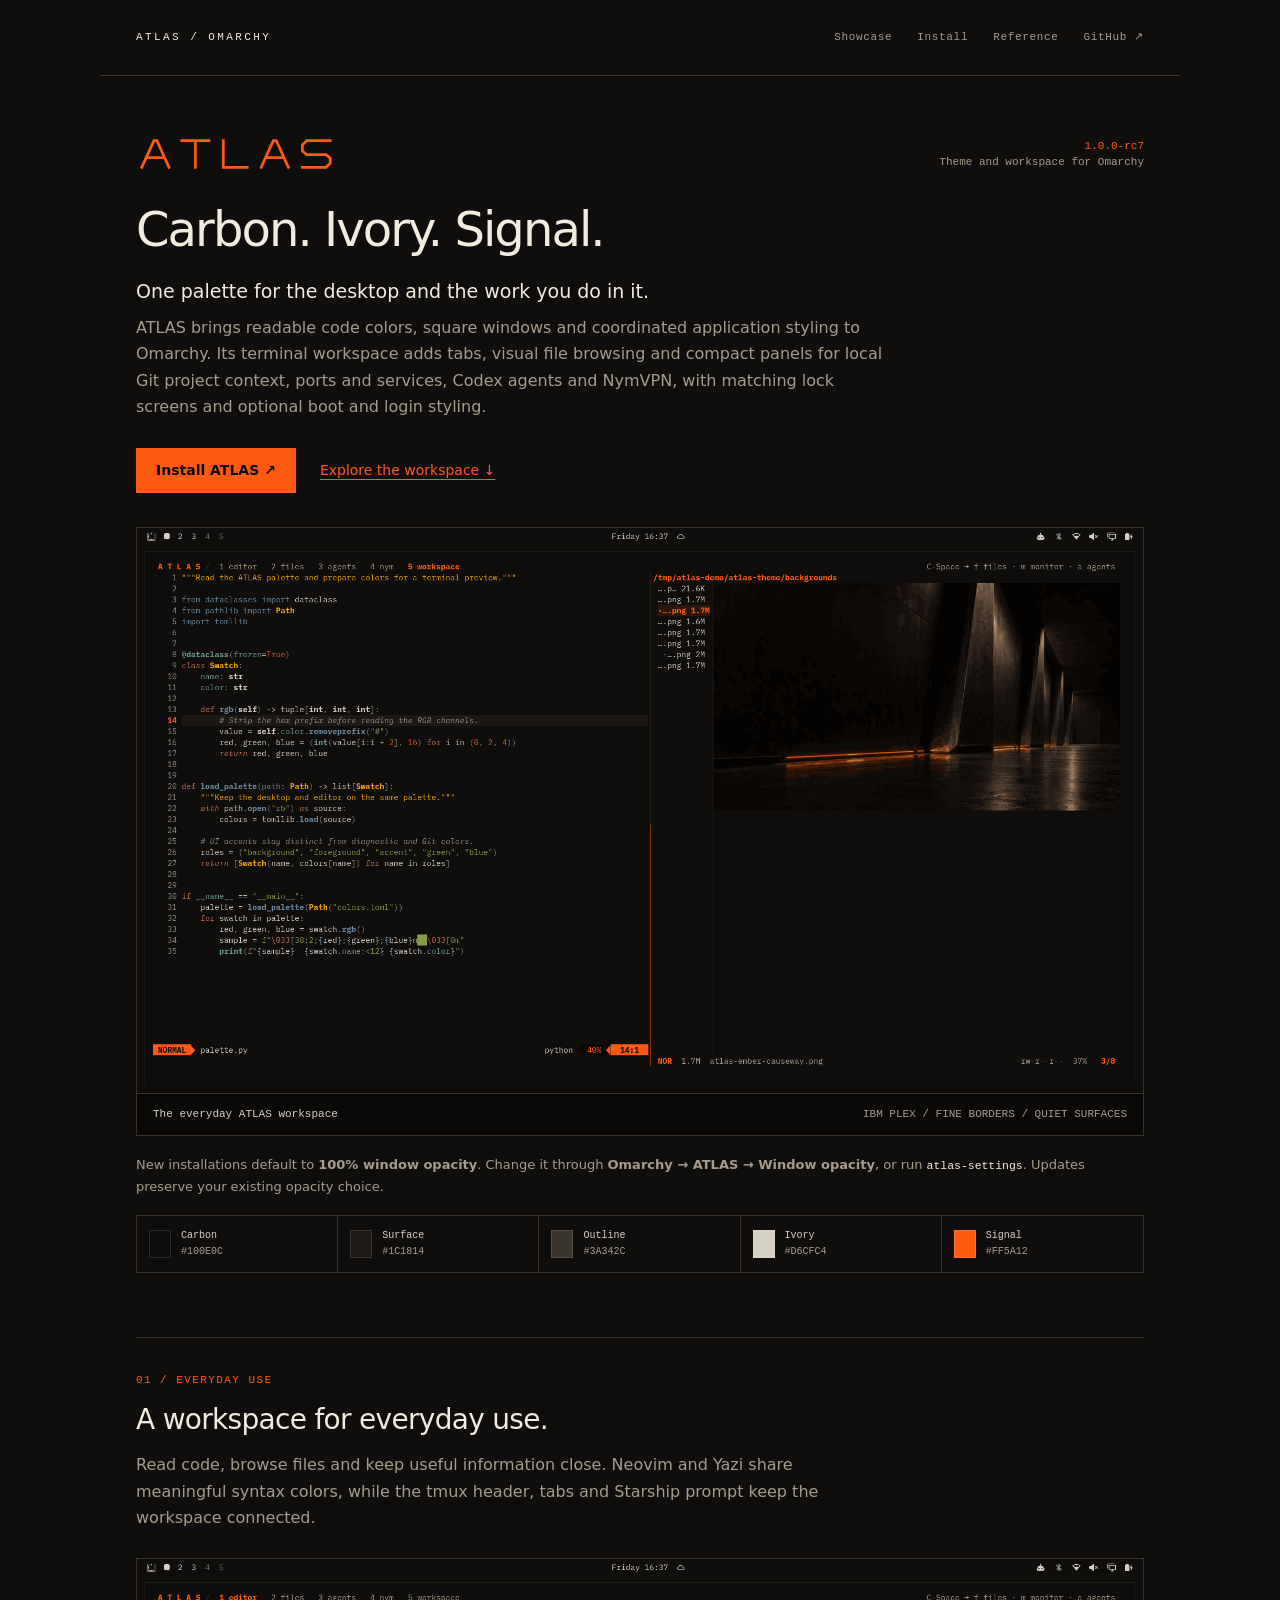
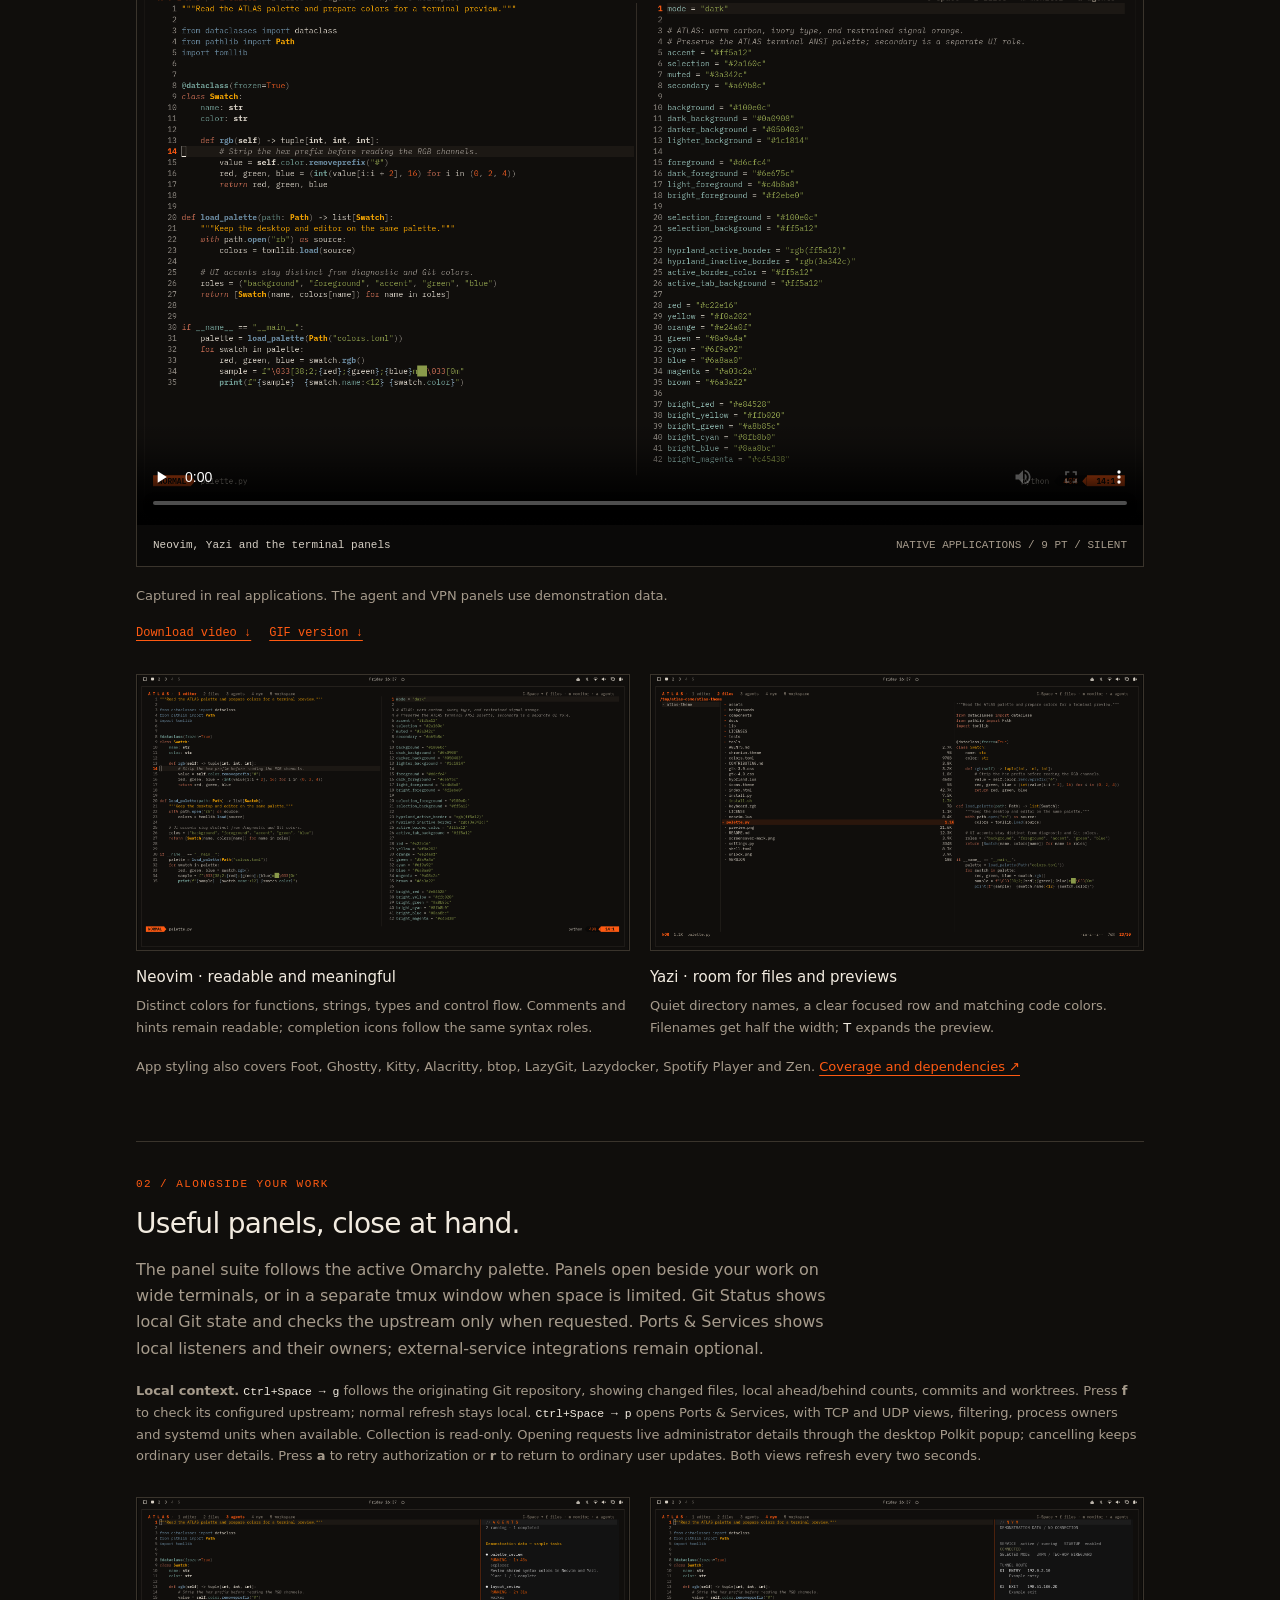
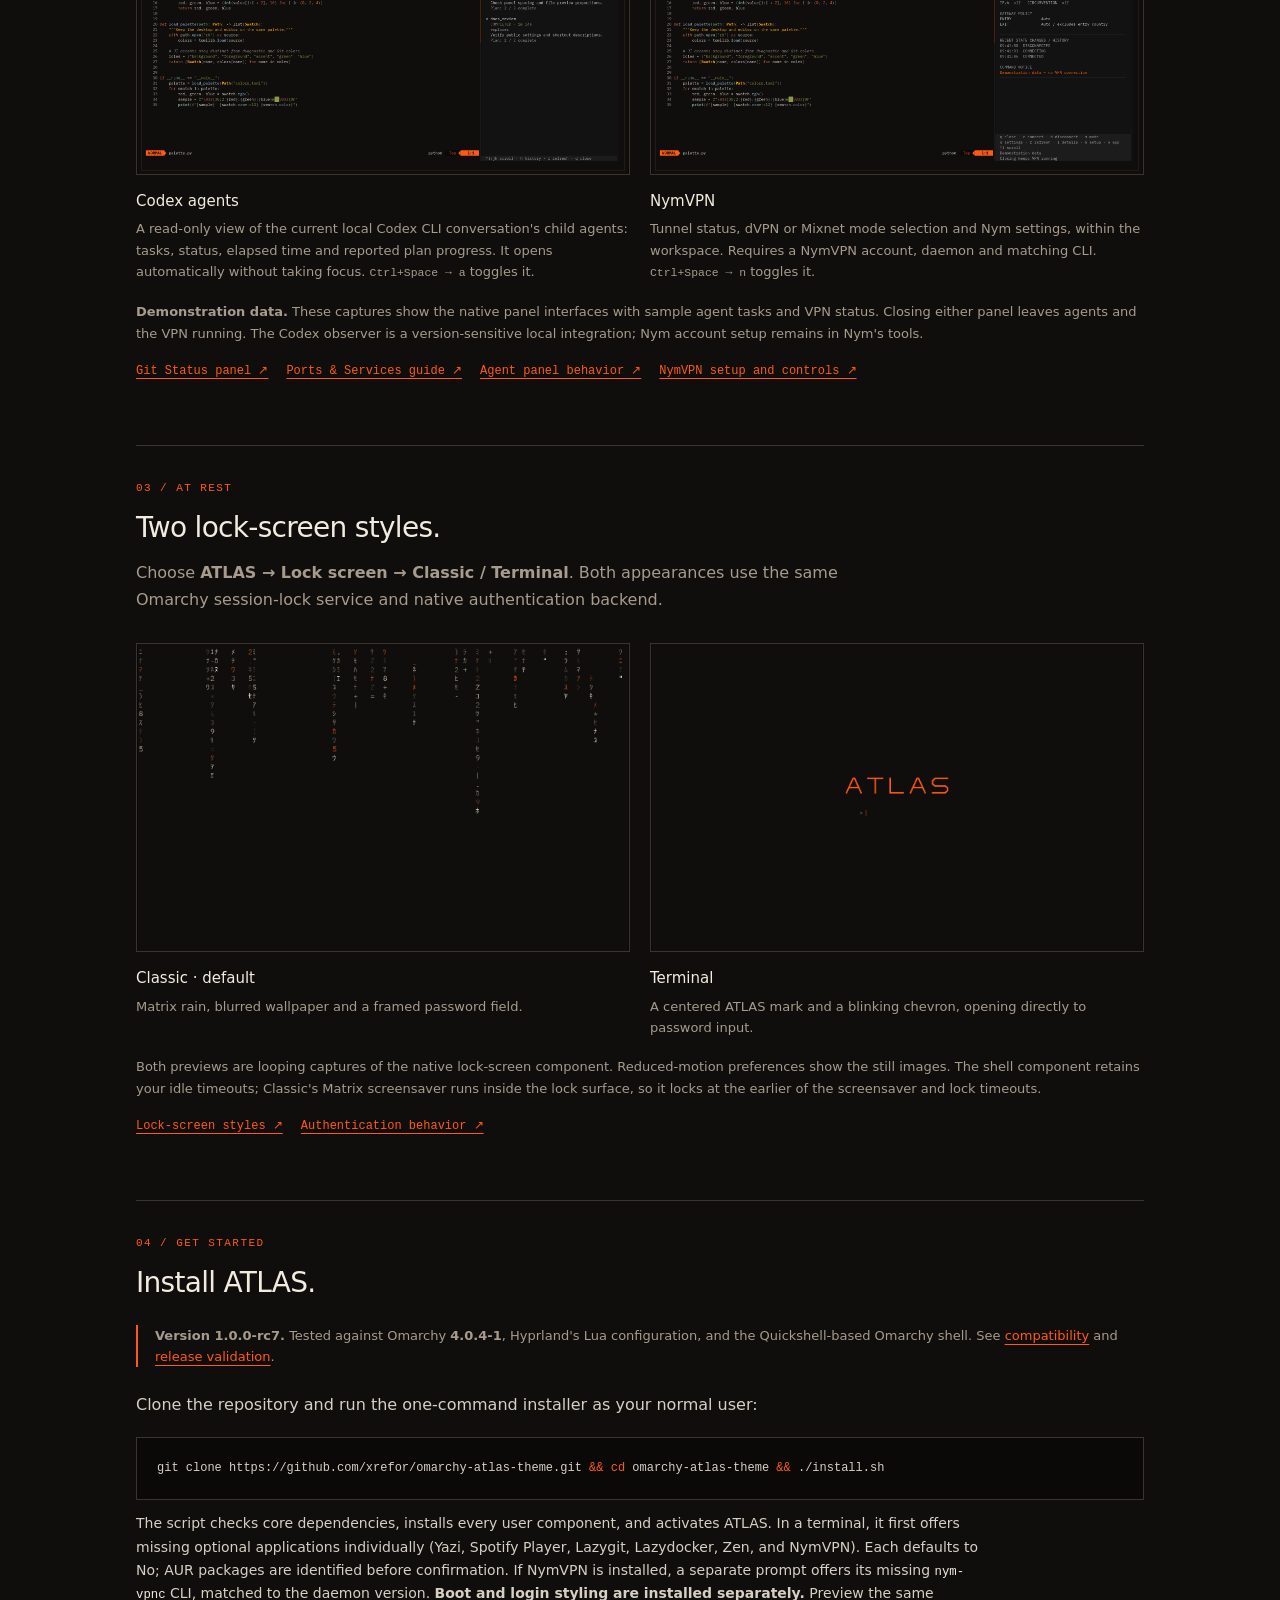
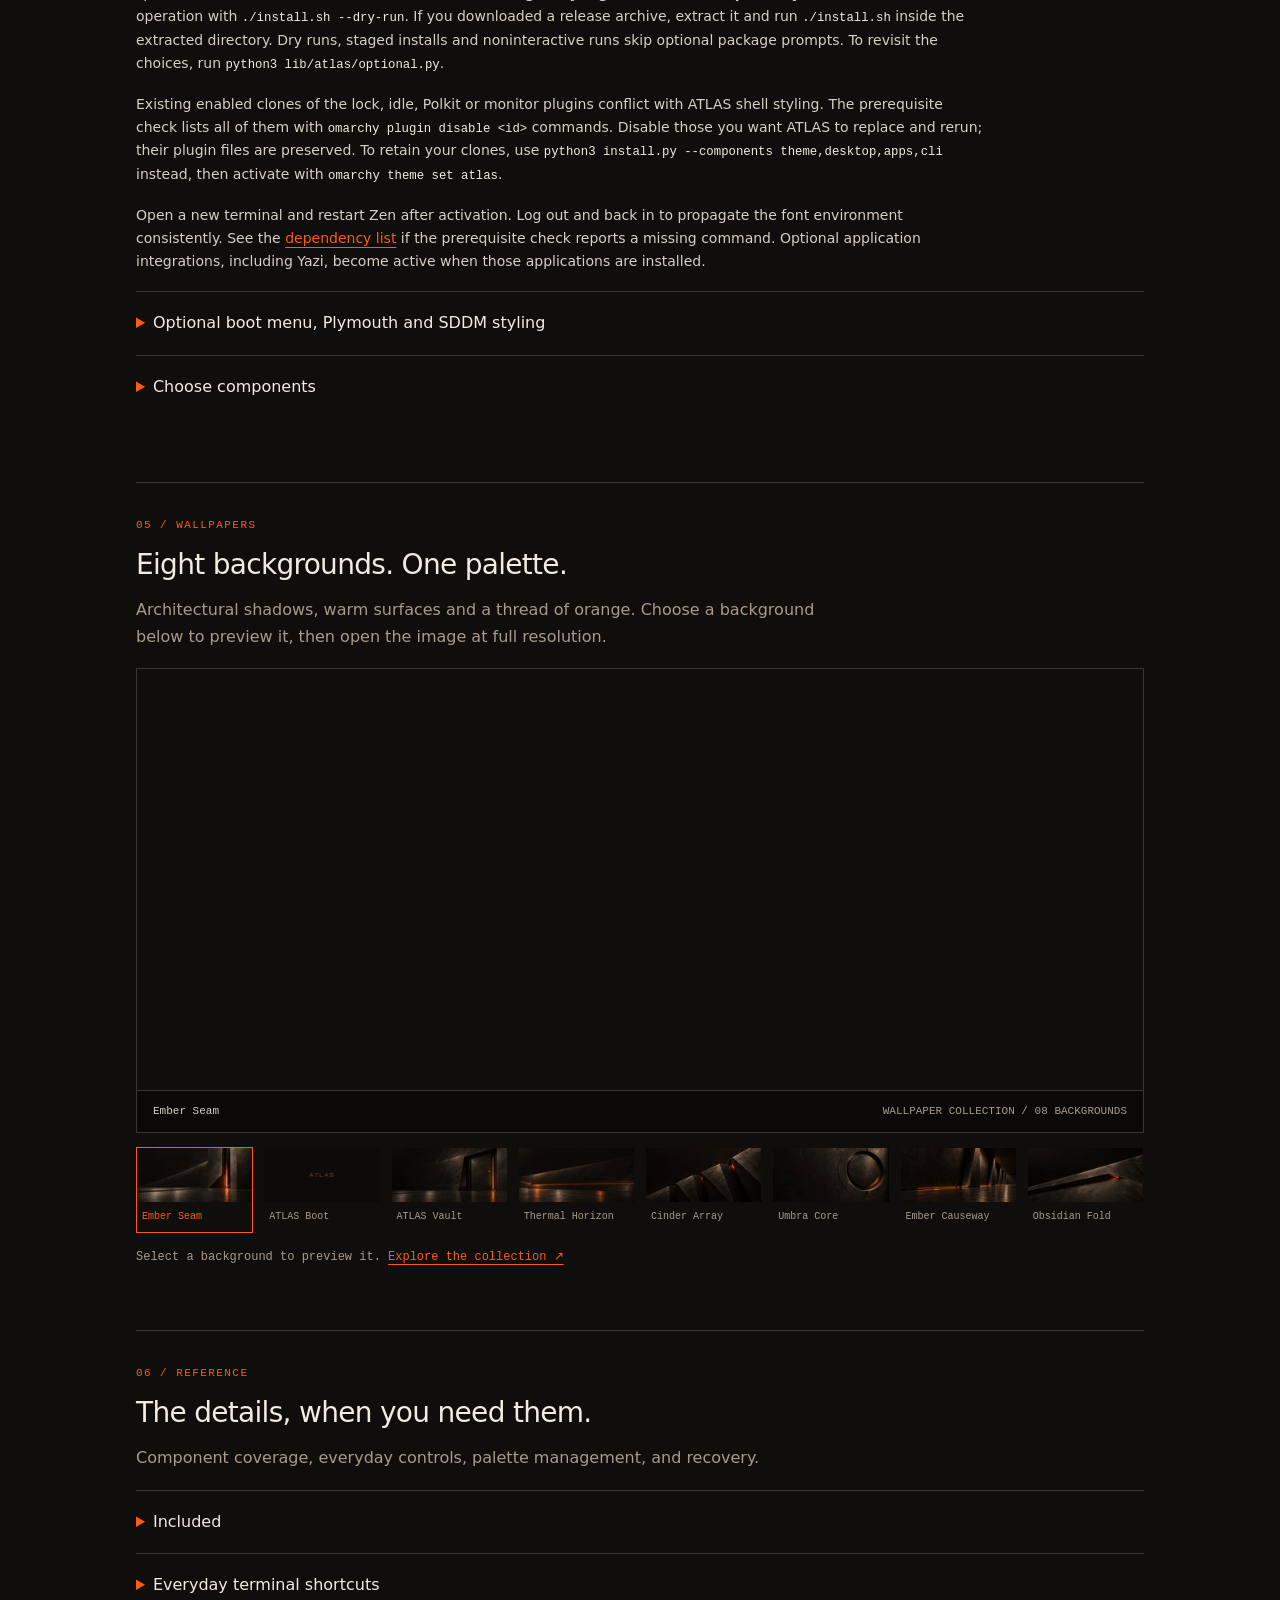
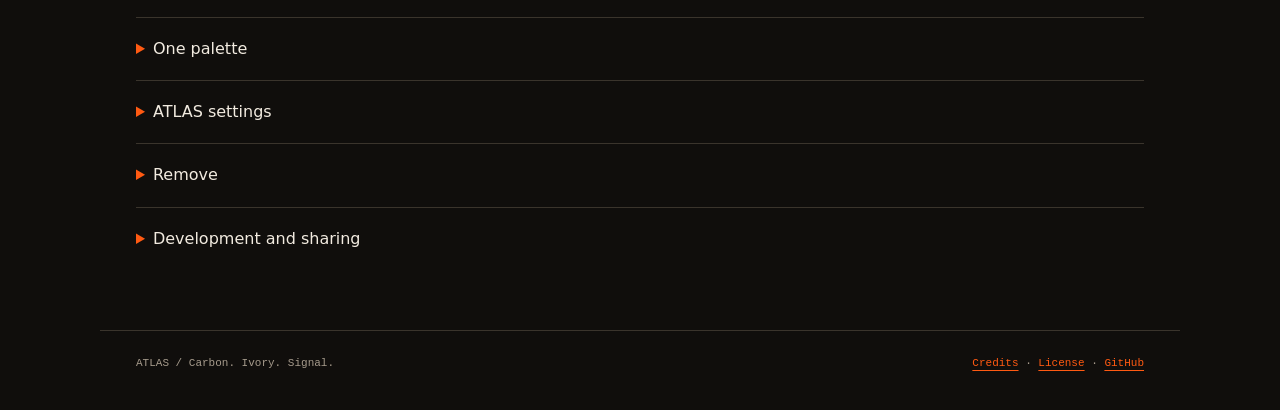
==== commit aa58de46: "Add Ports & Services panel with live Polkit authorization Show local listeners and process ownership" ====
--- a/index.html
+++ b/index.html
@@ -23,7 +23,7 @@
 <div class="hero-top"><img class="wordmark" src="assets/atlas.svg" alt="ATLAS" width="200"><div class="release"><strong>1.0.0-rc7</strong>Theme and workspace for Omarchy</div></div>
 <h1 id="whole-title">Carbon. Ivory. Signal.</h1>
 <p class="lead">One palette for the desktop and the work you do in it.</p>
-<p class="intro">ATLAS brings readable code colors, square windows and coordinated application styling to Omarchy. Its terminal workspace adds tabs, visual file browsing and compact panels for local Git project context, Codex agents and NymVPN, with matching lock screens and optional boot and login styling.</p>
+<p class="intro">ATLAS brings readable code colors, square windows and coordinated application styling to Omarchy. Its terminal workspace adds tabs, visual file browsing and compact panels for local Git project context, ports and services, Codex agents and NymVPN, with matching lock screens and optional boot and login styling.</p>
 <div class="actions"><a class="button" href="#install">Install ATLAS <span aria-hidden="true">↗</span></a><a href="#screenshots">Explore the workspace ↓</a></div>
 <figure class="desktop-art"><a href="docs/media/atlas-desktop.png"><img src="docs/media/atlas-desktop.png" alt="The ATLAS desktop with a coordinated terminal workspace" fetchpriority="high"></a><figcaption class="caption"><strong>The everyday ATLAS workspace</strong><span>IBM PLEX / FINE BORDERS / QUIET SURFACES</span></figcaption></figure>
 <p class="capture-note">New installations default to <strong>100% window opacity</strong>. Change it through <strong>Omarchy → ATLAS → Window opacity</strong>, or run <code>atlas-settings</code>. Updates preserve your existing opacity choice.</p>
@@ -47,14 +47,14 @@
 
 <section class="content" id="panels" aria-labelledby="panels-title">
 <p class="eyebrow">02 / Alongside your work</p><h2 id="panels-title">Useful panels, close at hand.</h2>
-<p class="section-intro">The panel suite follows the active Omarchy palette. Panels open beside your work on wide terminals, or in a separate tmux window when space is limited. Git Status shows local Git state and checks the upstream only when requested; service integrations remain optional.</p>
-<p class="capture-note"><strong>Local context.</strong> <code>Ctrl+Space → g</code> follows the originating Git repository, showing changed files, local ahead/behind counts, commits and worktrees. It does not fetch, so remote-tracking information reflects the last fetch performed elsewhere. <code>Ctrl+Space → m</code> opens btop for system monitoring.</p>
+<p class="section-intro">The panel suite follows the active Omarchy palette. Panels open beside your work on wide terminals, or in a separate tmux window when space is limited. Git Status shows local Git state and checks the upstream only when requested. Ports &amp; Services shows local listeners and their owners; external-service integrations remain optional.</p>
+<p class="capture-note"><strong>Local context.</strong> <code>Ctrl+Space → g</code> follows the originating Git repository, showing changed files, local ahead/behind counts, commits and worktrees. Press <strong>f</strong> to check its configured upstream; normal refresh stays local. <code>Ctrl+Space → p</code> opens Ports &amp; Services, with TCP and UDP views, filtering, process owners and systemd units when available. Collection is read-only. Opening requests live administrator details through the desktop Polkit popup; cancelling keeps ordinary user details. Press <strong>a</strong> to retry authorization or <strong>r</strong> to return to ordinary user updates. Both views refresh every two seconds.</p>
 <div class="screens">
 <figure id="agents"><a href="docs/media/atlas-agents.png"><img src="docs/media/atlas-agents.png" alt="ATLAS Codex agent panel showing demonstration tasks and lifecycle statuses" loading="lazy"></a><figcaption><strong>Codex agents</strong>A read-only view of the current local Codex CLI conversation's child agents: tasks, status, elapsed time and reported plan progress. It opens automatically without taking focus. <code>Ctrl+Space → a</code> toggles it.</figcaption></figure>
 <figure id="nymvpn"><a href="docs/media/atlas-terminal.png"><img src="docs/media/atlas-terminal.png" alt="ATLAS NymVPN panel showing demonstration tunnel data beside the terminal workspace" loading="lazy"></a><figcaption><strong>NymVPN</strong>Tunnel status, dVPN or Mixnet mode selection and Nym settings, within the workspace. Requires a NymVPN account, daemon and matching CLI. <code>Ctrl+Space → n</code> toggles it.</figcaption></figure>
 </div>
 <p class="capture-note"><strong>Demonstration data.</strong> These captures show the native panel interfaces with sample agent tasks and VPN status. Closing either panel leaves agents and the VPN running. The Codex observer is a version-sensitive local integration; Nym account setup remains in Nym's tools.</p>
-<div class="demo-links"><a href="https://github.com/xrefor/omarchy-atlas-theme/blob/main/docs/PANELS.md">Git Status panel ↗</a><a href="https://github.com/xrefor/omarchy-atlas-theme/blob/main/docs/AGENT-PANEL.md">Agent panel behavior ↗</a><a href="https://github.com/xrefor/omarchy-atlas-theme/blob/main/docs/VPN.md">NymVPN setup and controls ↗</a></div>
+<div class="demo-links"><a href="https://github.com/xrefor/omarchy-atlas-theme/blob/main/docs/PANELS.md">Git Status panel ↗</a><a href="https://github.com/xrefor/omarchy-atlas-theme/blob/main/docs/PORTS.md">Ports &amp; Services guide ↗</a><a href="https://github.com/xrefor/omarchy-atlas-theme/blob/main/docs/AGENT-PANEL.md">Agent panel behavior ↗</a><a href="https://github.com/xrefor/omarchy-atlas-theme/blob/main/docs/VPN.md">NymVPN setup and controls ↗</a></div>
 </section>
 
 <section class="content" id="lock-screens" aria-labelledby="lock-title">
@@ -203,6 +203,10 @@
 <td>Git handoff status: uncommitted changes, unpushed commits and upstream changes, with explicit remote checks and no background service</td>
 </tr>
 <tr>
+<td>Ports &amp; Services panel</td>
+<td>Local TCP and UDP listeners, process owners and systemd units when available; read-only collection and filtering</td>
+</tr>
+<tr>
 <td>tmux / Starship</td>
 <td>Persistent ATLAS header, tabs, full directory path and compact Git status</td>
 </tr>
@@ -266,8 +270,8 @@
 <td>Files tab</td>
 </tr>
 <tr>
-<td>Ctrl+Space, then M</td>
-<td>btop monitoring pane on wide terminals, tab on narrow terminals</td>
+<td>Ctrl+Space, then P</td>
+<td>Ports &amp; Services panel for local listeners and process owners</td>
 </tr>
 <tr>
 <td>Ctrl+Space, then G</td>
@@ -303,7 +307,7 @@
 enters directories and opens files with their normal application; <strong>Right</strong> / <strong>l</strong>
 also enters directories. <strong>T</strong> expands the preview; <strong>M</strong> or
 <strong>g m</strong> opens Drives. The drive menu uses UDisks/Polkit for mount and eject actions.</p>
-<p dir="auto">See <a href="https://github.com/xrefor/omarchy-atlas-theme/blob/main/docs/VPN.md">VPN panel controls and dependencies</a>.</p>
+<p dir="auto">See <a href="https://github.com/xrefor/omarchy-atlas-theme/blob/main/docs/PORTS.md">Ports &amp; Services controls and visibility limits</a> and <a href="https://github.com/xrefor/omarchy-atlas-theme/blob/main/docs/VPN.md">VPN panel controls and dependencies</a>.</p>
 <p dir="auto">The <a href="https://github.com/xrefor/omarchy-atlas-theme/blob/main/docs/AGENT-PANEL.md">agent panel</a> follows the current local Codex conversation
 without taking focus. It uses the active Omarchy palette and preserves the
 terminal's font. Successful agents move into <strong>Recently completed</strong> after 30
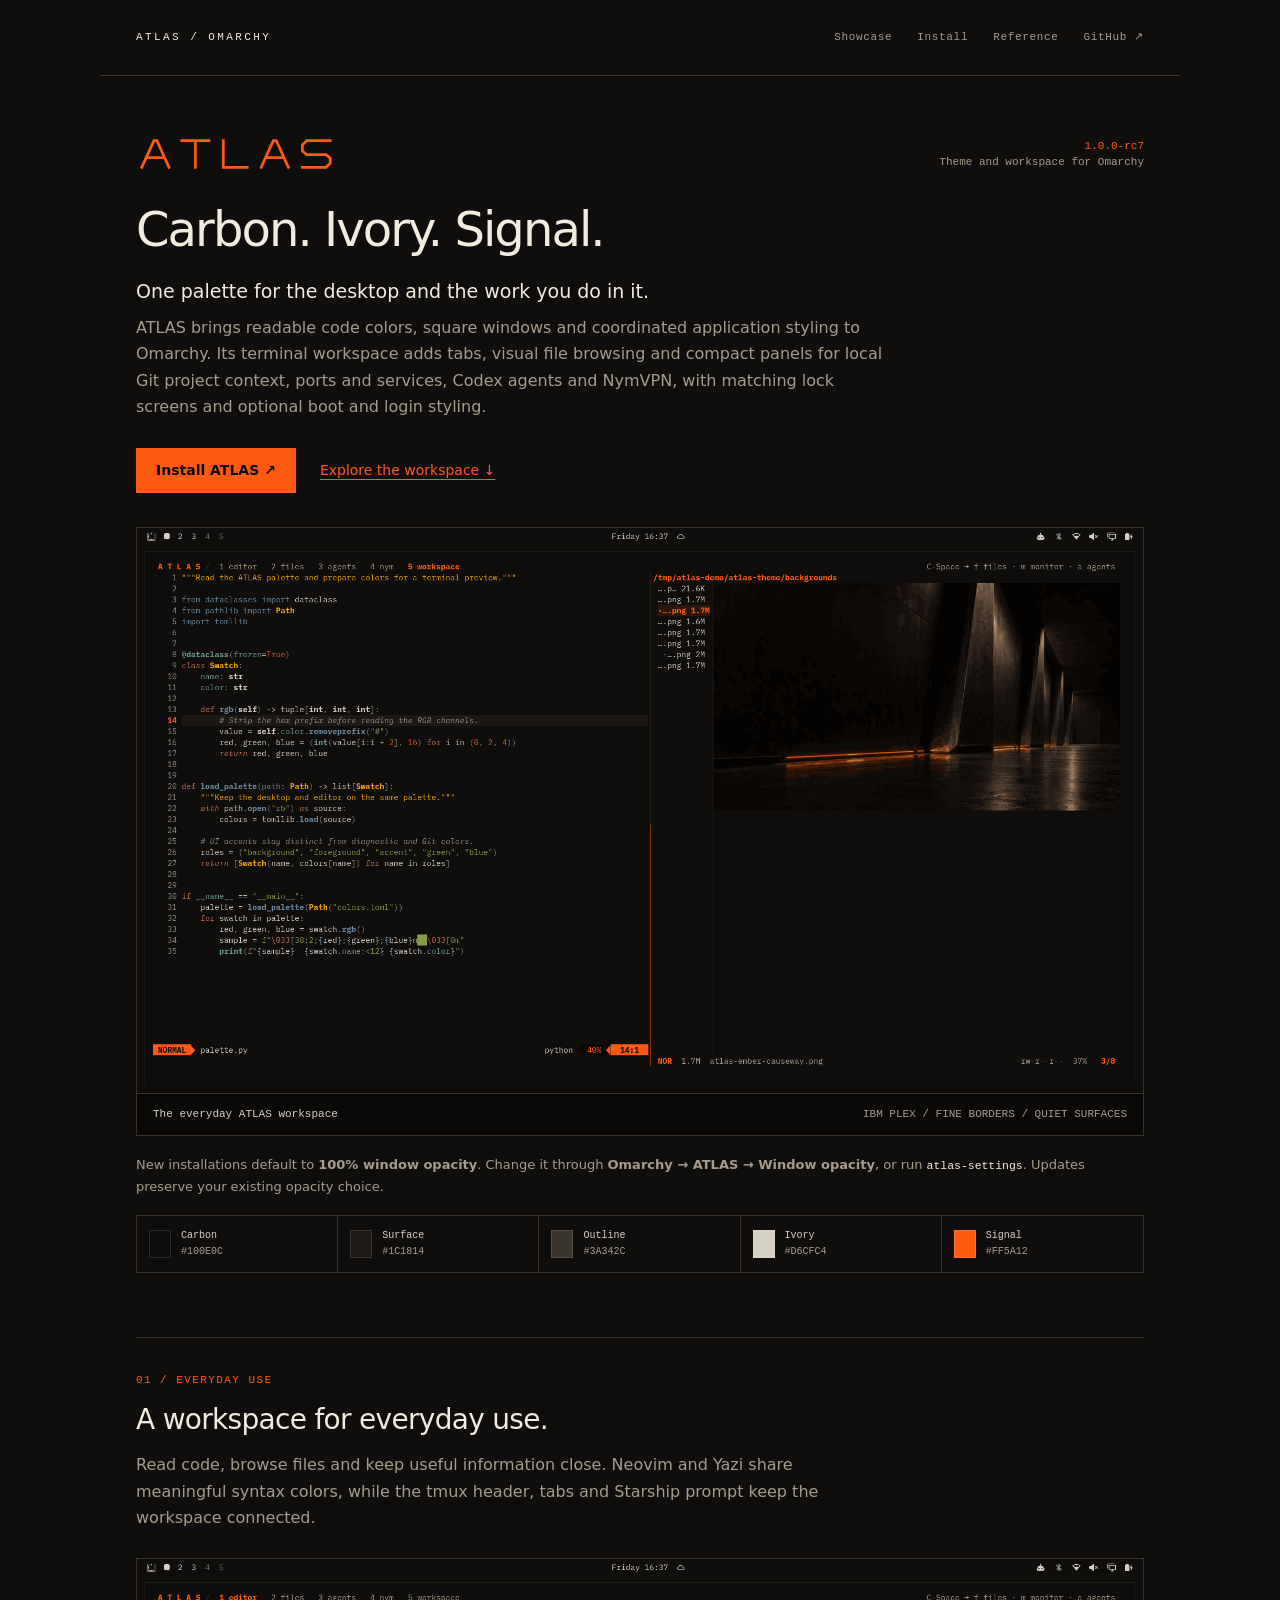
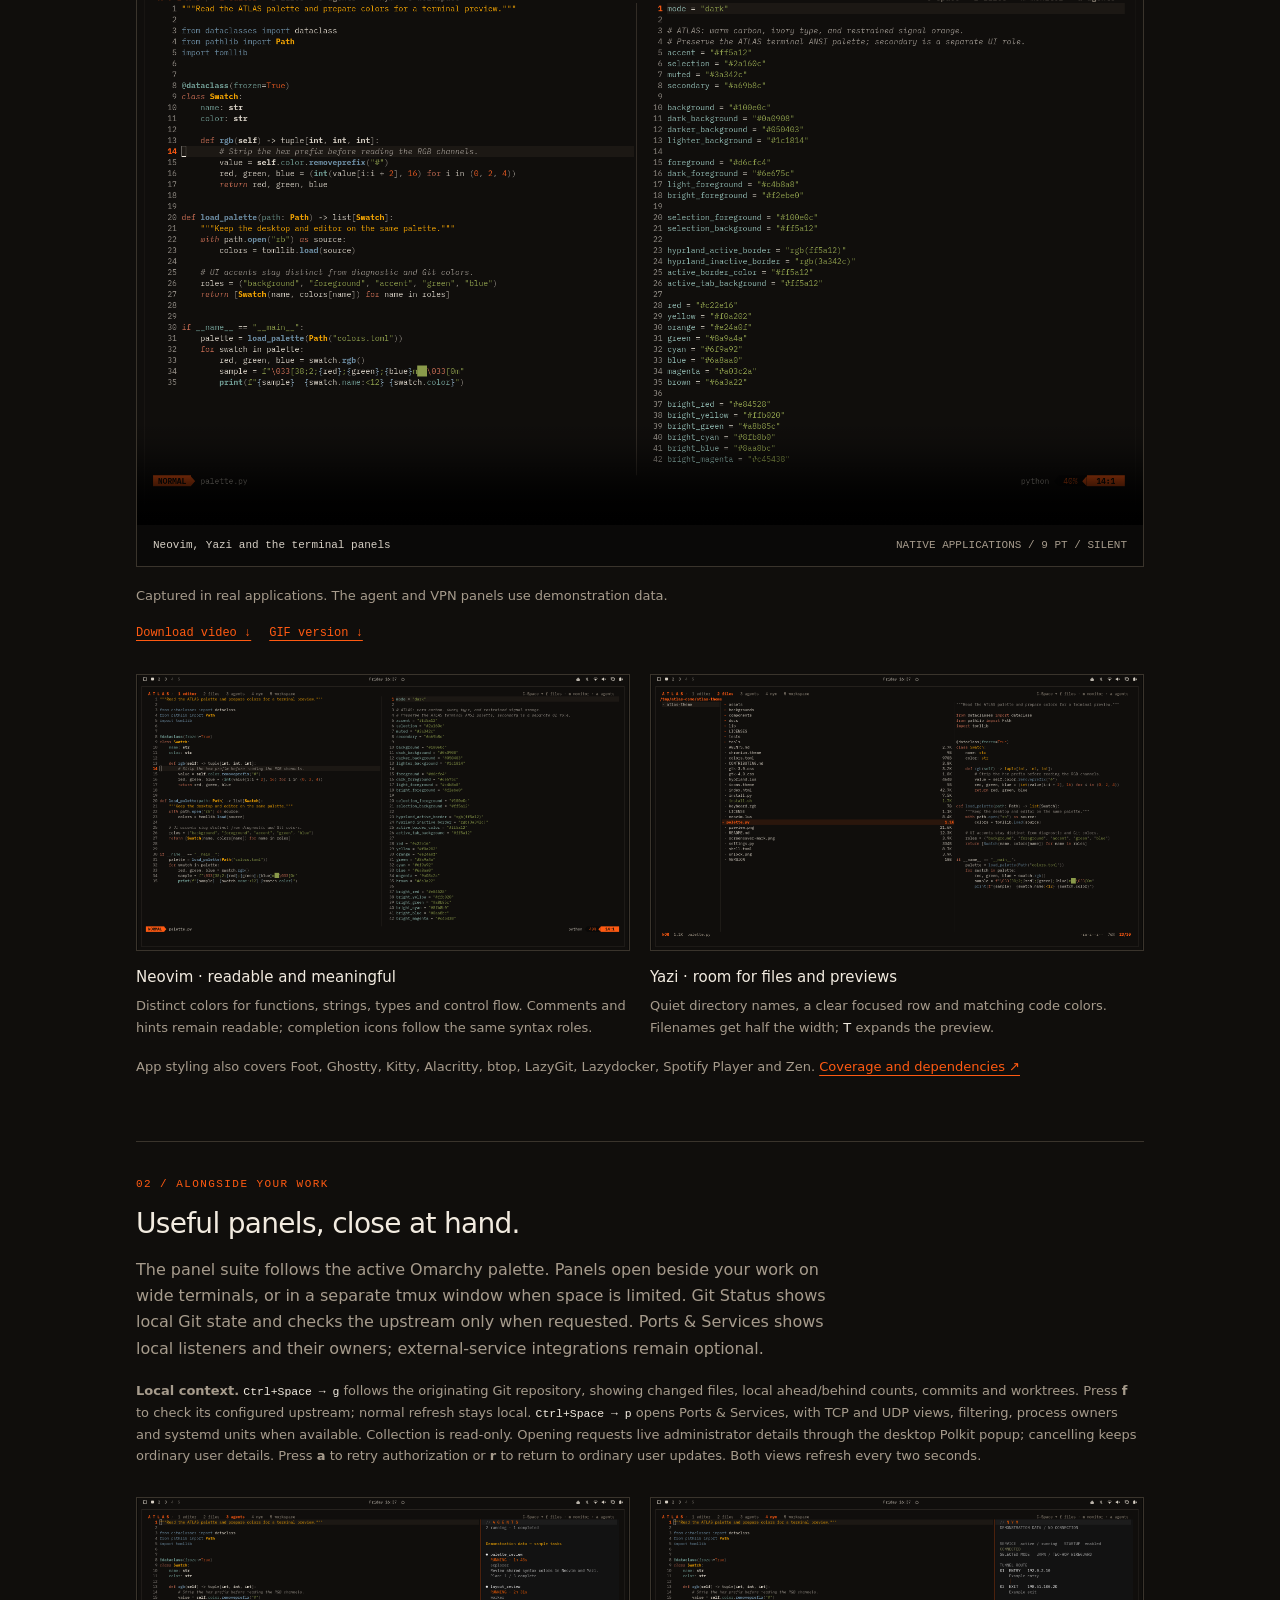
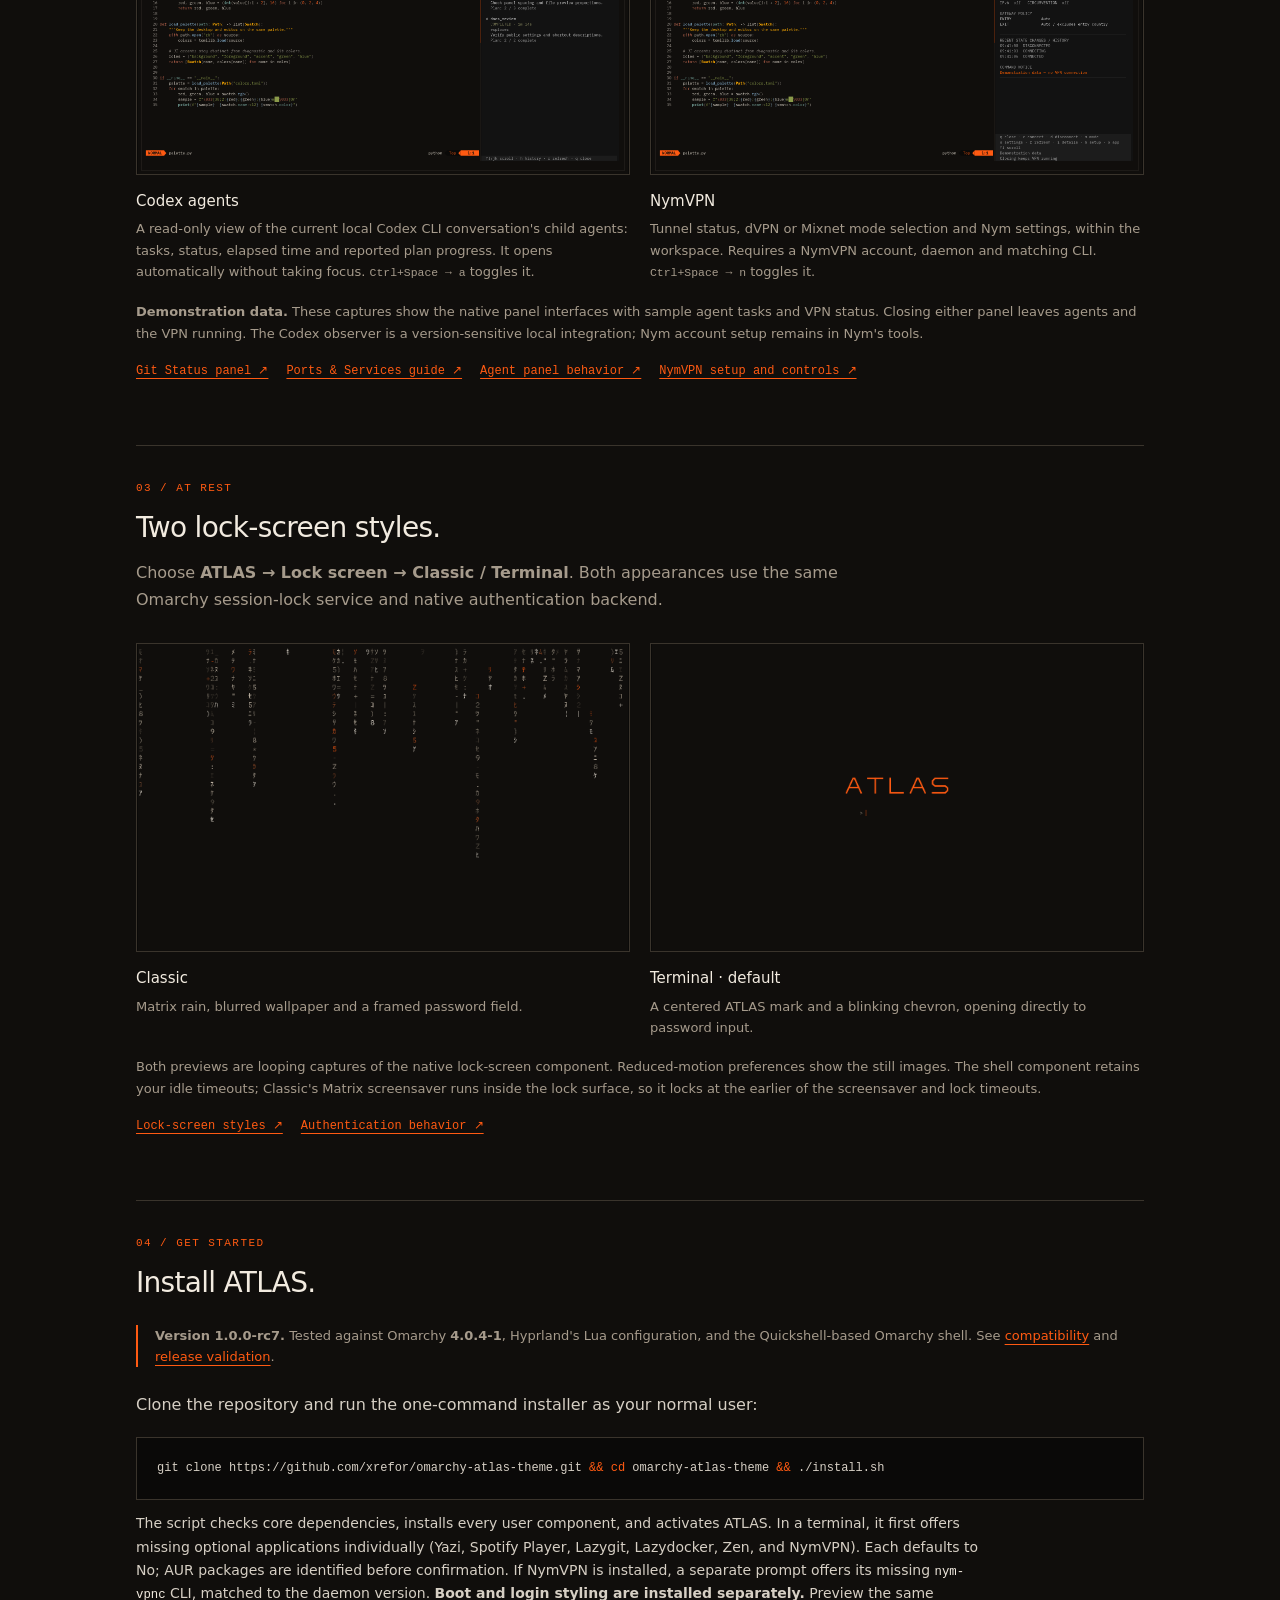
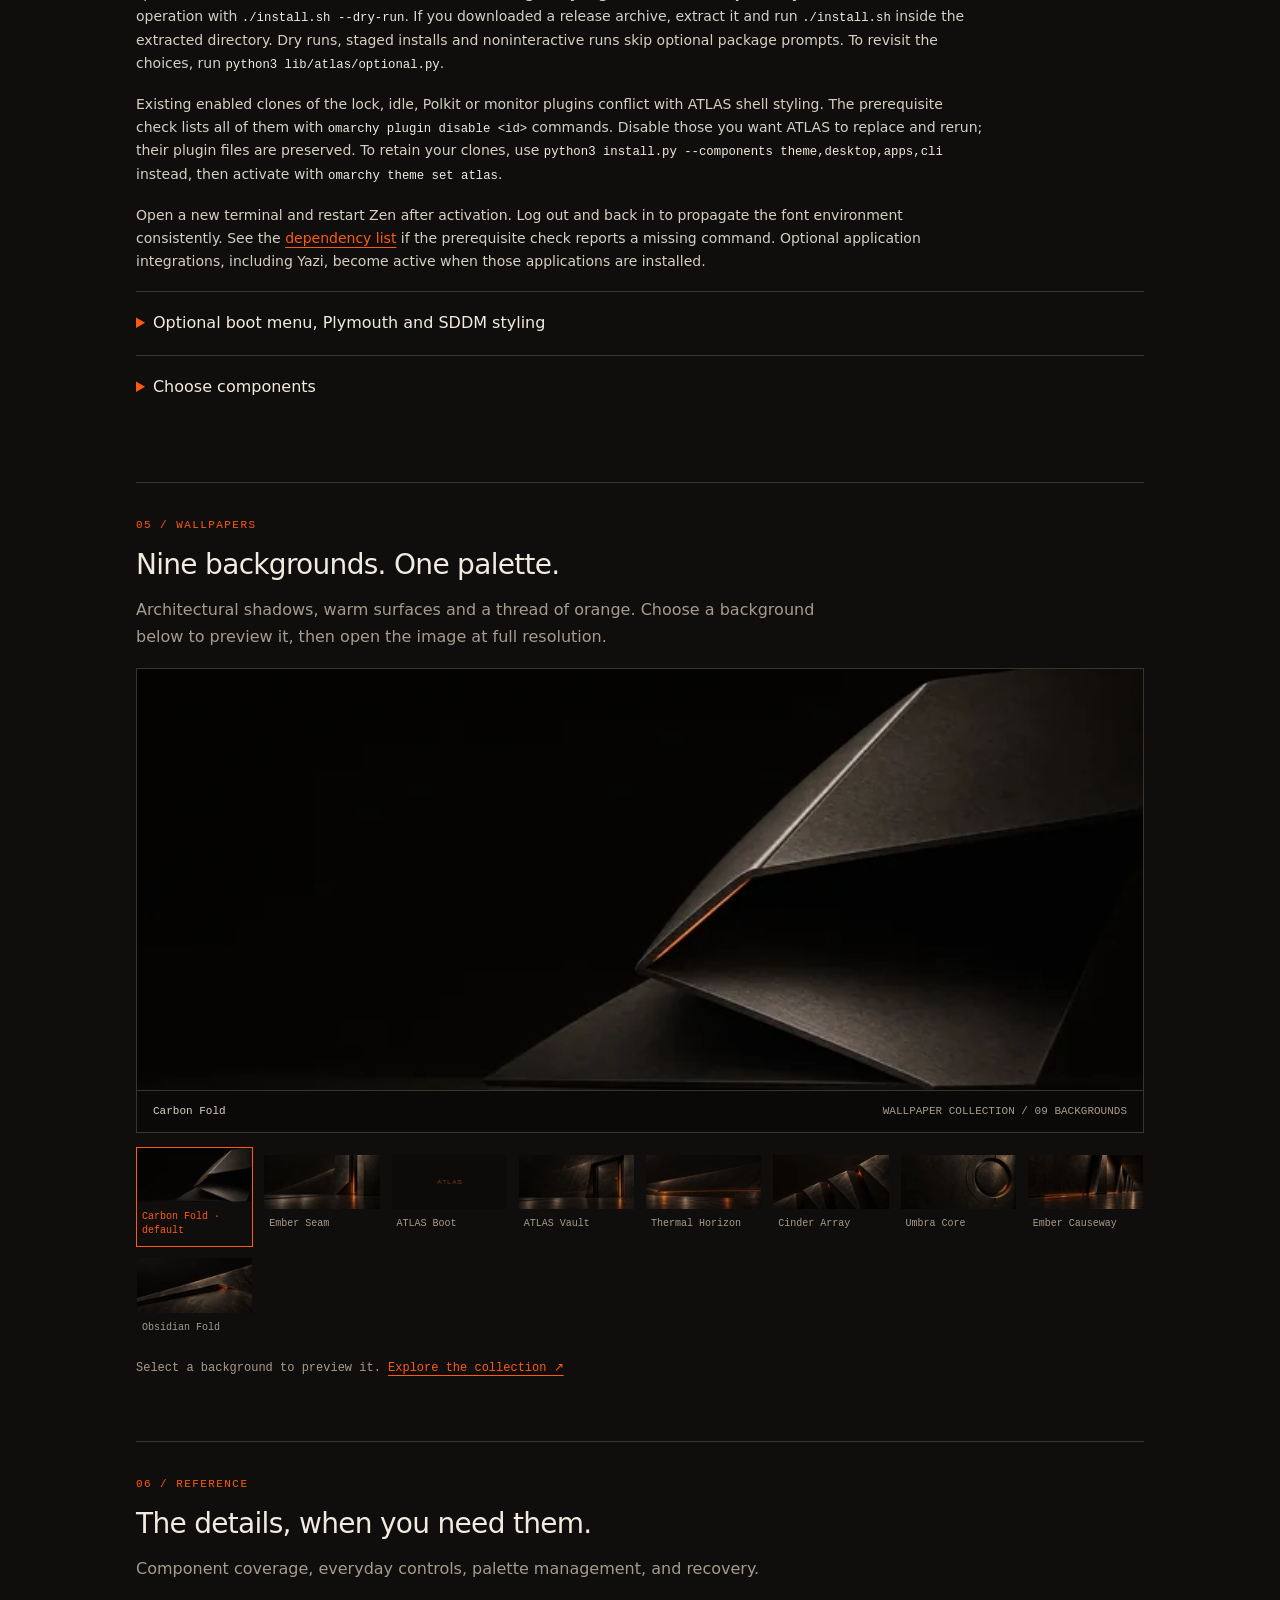
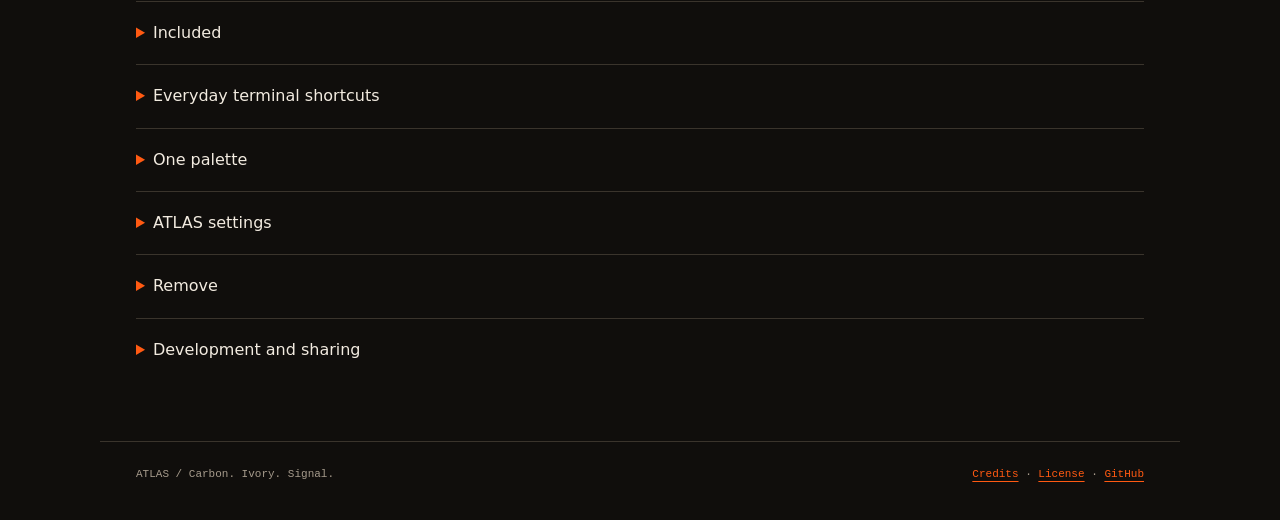
==== commit 54e723c8: "Default to Carbon Fold wallpaper and Terminal lock screen" ====
--- a/index.html
+++ b/index.html
@@ -61,8 +61,8 @@
 <p class="eyebrow">03 / At rest</p><h2 id="lock-title">Two lock-screen styles.</h2>
 <p class="section-intro">Choose <strong>ATLAS → Lock screen → Classic / Terminal</strong>. Both appearances use the same Omarchy session-lock service and native authentication backend.</p>
 <div class="screens locks">
-<figure><a href="docs/media/atlas-lock.gif"><picture><source media="(prefers-reduced-motion: reduce)" srcset="docs/media/atlas-lock.png 1280w"><img src="docs/media/atlas-lock.gif" alt="Classic ATLAS lock screen with animated Matrix rain, captured from the native lock component" width="1280" height="800" loading="lazy"></picture></a><figcaption><strong>Classic · default</strong>Matrix rain, blurred wallpaper and a framed password field.</figcaption></figure>
-<figure><a href="docs/media/atlas-lock-terminal.gif"><picture><source media="(prefers-reduced-motion: reduce)" srcset="docs/media/atlas-lock-terminal.png 1280w"><img src="docs/media/atlas-lock-terminal.gif" alt="Terminal ATLAS lock screen with a blinking chevron, captured from the native lock component" width="1280" height="800" loading="lazy"></picture></a><figcaption><strong>Terminal</strong>A centered ATLAS mark and a blinking chevron, opening directly to password input.</figcaption></figure>
+<figure><a href="docs/media/atlas-lock.gif"><picture><source media="(prefers-reduced-motion: reduce)" srcset="docs/media/atlas-lock.png 1280w"><img src="docs/media/atlas-lock.gif" alt="Classic ATLAS lock screen with animated Matrix rain, captured from the native lock component" width="1280" height="800" loading="lazy"></picture></a><figcaption><strong>Classic</strong>Matrix rain, blurred wallpaper and a framed password field.</figcaption></figure>
+<figure><a href="docs/media/atlas-lock-terminal.gif"><picture><source media="(prefers-reduced-motion: reduce)" srcset="docs/media/atlas-lock-terminal.png 1280w"><img src="docs/media/atlas-lock-terminal.gif" alt="Terminal ATLAS lock screen with a blinking chevron, captured from the native lock component" width="1280" height="800" loading="lazy"></picture></a><figcaption><strong>Terminal · default</strong>A centered ATLAS mark and a blinking chevron, opening directly to password input.</figcaption></figure>
 </div>
 <p class="capture-note">Both previews are looping captures of the native lock-screen component. Reduced-motion preferences show the still images. The shell component retains your idle timeouts; Classic's Matrix screensaver runs inside the lock surface, so it locks at the earlier of the screensaver and lock timeouts.</p>
 <div class="demo-links"><a href="https://github.com/xrefor/omarchy-atlas-theme/blob/main/docs/LOCK-SCREEN.md">Lock-screen styles ↗</a><a href="https://github.com/xrefor/omarchy-atlas-theme/blob/main/docs/AUTH.md">Authentication behavior ↗</a></div>
@@ -134,10 +134,10 @@
 </details></div></section>
 
 <section class="content" id="wallpapers" aria-labelledby="wallpapers-title">
-<p class="eyebrow">05 / Wallpapers</p><h2 id="wallpapers-title">Eight backgrounds. One palette.</h2>
+<p class="eyebrow">05 / Wallpapers</p><h2 id="wallpapers-title">Nine backgrounds. One palette.</h2>
 <p class="section-intro">Architectural shadows, warm surfaces and a thread of orange. Choose a background below to preview it, then open the image at full resolution.</p>
-<figure class="hero-art"><a id="wallpaper-link" href="backgrounds/atlas-ember-seam.png" aria-label="Open Ember Seam wallpaper at full resolution"><img id="wallpaper" src="docs/media/previews/atlas-ember-seam-1080.webp" srcset="docs/media/previews/atlas-ember-seam-640.webp 640w, docs/media/previews/atlas-ember-seam-1080.webp 1080w, docs/media/previews/atlas-ember-seam-2160.webp 2160w" sizes="(max-width: 700px) calc(100vw - 42px), (max-width: 1080px) calc(100vw - 74px), 1006px" alt="Ember Seam: dark architectural walls with a narrow seam of orange light" width="3440" height="1440" loading="lazy" decoding="async"></a><figcaption class="caption"><strong id="wallpaper-caption" aria-live="polite">Ember Seam</strong><span>WALLPAPER COLLECTION / 08 BACKGROUNDS</span></figcaption></figure>
-<div class="wall-choices" aria-label="Choose a wallpaper"><button class="wall-choice" type="button" data-wall="atlas-ember-seam" data-full="backgrounds/atlas-ember-seam.png" data-preview="docs/media/previews/atlas-ember-seam-1080.webp" data-srcset="docs/media/previews/atlas-ember-seam-640.webp 640w, docs/media/previews/atlas-ember-seam-1080.webp 1080w, docs/media/previews/atlas-ember-seam-2160.webp 2160w" data-name="Ember Seam" aria-pressed="true" aria-controls="wallpaper"><img src="docs/media/previews/atlas-ember-seam-160.webp" srcset="docs/media/previews/atlas-ember-seam-160.webp 160w, docs/media/previews/atlas-ember-seam-320.webp 320w" sizes="(max-width: 700px) calc(25vw - 18px), (max-width: 1080px) calc(12.5vw - 19.75px), 116px" alt="" width="160" height="67" loading="lazy" decoding="async"><span>Ember Seam</span></button><button class="wall-choice" type="button" data-wall="atlas-boot" data-full="backgrounds/atlas-boot.png" data-preview="docs/media/previews/atlas-boot-1080.webp" data-srcset="docs/media/previews/atlas-boot-640.webp 640w, docs/media/previews/atlas-boot-1080.webp 1080w, docs/media/previews/atlas-boot-2160.webp 2160w" data-name="ATLAS Boot" aria-pressed="false" aria-controls="wallpaper"><img src="docs/media/previews/atlas-boot-160.webp" srcset="docs/media/previews/atlas-boot-160.webp 160w, docs/media/previews/atlas-boot-320.webp 320w" sizes="(max-width: 700px) calc(25vw - 18px), (max-width: 1080px) calc(12.5vw - 19.75px), 116px" alt="" width="160" height="67" loading="lazy" decoding="async"><span>ATLAS Boot</span></button><button class="wall-choice" type="button" data-wall="atlas-vault" data-full="backgrounds/atlas-vault.png" data-preview="docs/media/previews/atlas-vault-1080.webp" data-srcset="docs/media/previews/atlas-vault-640.webp 640w, docs/media/previews/atlas-vault-1080.webp 1080w, docs/media/previews/atlas-vault-2160.webp 2160w" data-name="ATLAS Vault" aria-pressed="false" aria-controls="wallpaper"><img src="docs/media/previews/atlas-vault-160.webp" srcset="docs/media/previews/atlas-vault-160.webp 160w, docs/media/previews/atlas-vault-320.webp 320w" sizes="(max-width: 700px) calc(25vw - 18px), (max-width: 1080px) calc(12.5vw - 19.75px), 116px" alt="" width="160" height="67" loading="lazy" decoding="async"><span>ATLAS Vault</span></button><button class="wall-choice" type="button" data-wall="atlas-thermal-horizon" data-full="backgrounds/atlas-thermal-horizon.png" data-preview="docs/media/previews/atlas-thermal-horizon-1080.webp" data-srcset="docs/media/previews/atlas-thermal-horizon-640.webp 640w, docs/media/previews/atlas-thermal-horizon-1080.webp 1080w, docs/media/previews/atlas-thermal-horizon-2160.webp 2160w" data-name="Thermal Horizon" aria-pressed="false" aria-controls="wallpaper"><img src="docs/media/previews/atlas-thermal-horizon-160.webp" srcset="docs/media/previews/atlas-thermal-horizon-160.webp 160w, docs/media/previews/atlas-thermal-horizon-320.webp 320w" sizes="(max-width: 700px) calc(25vw - 18px), (max-width: 1080px) calc(12.5vw - 19.75px), 116px" alt="" width="160" height="67" loading="lazy" decoding="async"><span>Thermal Horizon</span></button><button class="wall-choice" type="button" data-wall="atlas-cinder-array" data-full="backgrounds/atlas-cinder-array.png" data-preview="docs/media/previews/atlas-cinder-array-1080.webp" data-srcset="docs/media/previews/atlas-cinder-array-640.webp 640w, docs/media/previews/atlas-cinder-array-1080.webp 1080w, docs/media/previews/atlas-cinder-array-2160.webp 2160w" data-name="Cinder Array" aria-pressed="false" aria-controls="wallpaper"><img src="docs/media/previews/atlas-cinder-array-160.webp" srcset="docs/media/previews/atlas-cinder-array-160.webp 160w, docs/media/previews/atlas-cinder-array-320.webp 320w" sizes="(max-width: 700px) calc(25vw - 18px), (max-width: 1080px) calc(12.5vw - 19.75px), 116px" alt="" width="160" height="67" loading="lazy" decoding="async"><span>Cinder Array</span></button><button class="wall-choice" type="button" data-wall="atlas-umbra-core" data-full="backgrounds/atlas-umbra-core.png" data-preview="docs/media/previews/atlas-umbra-core-1080.webp" data-srcset="docs/media/previews/atlas-umbra-core-640.webp 640w, docs/media/previews/atlas-umbra-core-1080.webp 1080w, docs/media/previews/atlas-umbra-core-2160.webp 2160w" data-name="Umbra Core" aria-pressed="false" aria-controls="wallpaper"><img src="docs/media/previews/atlas-umbra-core-160.webp" srcset="docs/media/previews/atlas-umbra-core-160.webp 160w, docs/media/previews/atlas-umbra-core-320.webp 320w" sizes="(max-width: 700px) calc(25vw - 18px), (max-width: 1080px) calc(12.5vw - 19.75px), 116px" alt="" width="160" height="67" loading="lazy" decoding="async"><span>Umbra Core</span></button><button class="wall-choice" type="button" data-wall="atlas-ember-causeway" data-full="backgrounds/atlas-ember-causeway.png" data-preview="docs/media/previews/atlas-ember-causeway-1080.webp" data-srcset="docs/media/previews/atlas-ember-causeway-640.webp 640w, docs/media/previews/atlas-ember-causeway-1080.webp 1080w, docs/media/previews/atlas-ember-causeway-2160.webp 2160w" data-name="Ember Causeway" aria-pressed="false" aria-controls="wallpaper"><img src="docs/media/previews/atlas-ember-causeway-160.webp" srcset="docs/media/previews/atlas-ember-causeway-160.webp 160w, docs/media/previews/atlas-ember-causeway-320.webp 320w" sizes="(max-width: 700px) calc(25vw - 18px), (max-width: 1080px) calc(12.5vw - 19.75px), 116px" alt="" width="160" height="67" loading="lazy" decoding="async"><span>Ember Causeway</span></button><button class="wall-choice" type="button" data-wall="atlas-obsidian-fold" data-full="backgrounds/atlas-obsidian-fold.png" data-preview="docs/media/previews/atlas-obsidian-fold-1080.webp" data-srcset="docs/media/previews/atlas-obsidian-fold-640.webp 640w, docs/media/previews/atlas-obsidian-fold-1080.webp 1080w, docs/media/previews/atlas-obsidian-fold-2160.webp 2160w" data-name="Obsidian Fold" aria-pressed="false" aria-controls="wallpaper"><img src="docs/media/previews/atlas-obsidian-fold-160.webp" srcset="docs/media/previews/atlas-obsidian-fold-160.webp 160w, docs/media/previews/atlas-obsidian-fold-320.webp 320w" sizes="(max-width: 700px) calc(25vw - 18px), (max-width: 1080px) calc(12.5vw - 19.75px), 116px" alt="" width="160" height="67" loading="lazy" decoding="async"><span>Obsidian Fold</span></button></div>
+<figure class="hero-art"><a id="wallpaper-link" href="backgrounds/00-atlas-carbon-fold.png" aria-label="Open Carbon Fold wallpaper at full resolution"><img id="wallpaper" src="docs/media/previews/00-atlas-carbon-fold-1080.webp" srcset="docs/media/previews/00-atlas-carbon-fold-640.webp 640w, docs/media/previews/00-atlas-carbon-fold-1080.webp 1080w, docs/media/previews/00-atlas-carbon-fold-2160.webp 2160w" sizes="(max-width: 700px) calc(100vw - 42px), (max-width: 1080px) calc(100vw - 74px), 1006px" alt="Carbon Fold: layered dark carbon folds" width="3440" height="1440" loading="lazy" decoding="async"></a><figcaption class="caption"><strong id="wallpaper-caption" aria-live="polite">Carbon Fold</strong><span>WALLPAPER COLLECTION / 09 BACKGROUNDS</span></figcaption></figure>
+<div class="wall-choices" aria-label="Choose a wallpaper"><button class="wall-choice" type="button" data-wall="00-atlas-carbon-fold" data-full="backgrounds/00-atlas-carbon-fold.png" data-preview="docs/media/previews/00-atlas-carbon-fold-1080.webp" data-srcset="docs/media/previews/00-atlas-carbon-fold-640.webp 640w, docs/media/previews/00-atlas-carbon-fold-1080.webp 1080w, docs/media/previews/00-atlas-carbon-fold-2160.webp 2160w" data-name="Carbon Fold · default" aria-pressed="true" aria-controls="wallpaper"><img src="docs/media/previews/00-atlas-carbon-fold-160.webp" srcset="docs/media/previews/00-atlas-carbon-fold-160.webp 160w, docs/media/previews/00-atlas-carbon-fold-320.webp 320w" sizes="(max-width: 700px) calc(25vw - 18px), (max-width: 1080px) calc(12.5vw - 19.75px), 116px" alt="" width="160" height="67" loading="lazy" decoding="async"><span>Carbon Fold · default</span></button><button class="wall-choice" type="button" data-wall="atlas-ember-seam" data-full="backgrounds/atlas-ember-seam.png" data-preview="docs/media/previews/atlas-ember-seam-1080.webp" data-srcset="docs/media/previews/atlas-ember-seam-640.webp 640w, docs/media/previews/atlas-ember-seam-1080.webp 1080w, docs/media/previews/atlas-ember-seam-2160.webp 2160w" data-name="Ember Seam" aria-pressed="false" aria-controls="wallpaper"><img src="docs/media/previews/atlas-ember-seam-160.webp" srcset="docs/media/previews/atlas-ember-seam-160.webp 160w, docs/media/previews/atlas-ember-seam-320.webp 320w" sizes="(max-width: 700px) calc(25vw - 18px), (max-width: 1080px) calc(12.5vw - 19.75px), 116px" alt="" width="160" height="67" loading="lazy" decoding="async"><span>Ember Seam</span></button><button class="wall-choice" type="button" data-wall="atlas-boot" data-full="backgrounds/atlas-boot.png" data-preview="docs/media/previews/atlas-boot-1080.webp" data-srcset="docs/media/previews/atlas-boot-640.webp 640w, docs/media/previews/atlas-boot-1080.webp 1080w, docs/media/previews/atlas-boot-2160.webp 2160w" data-name="ATLAS Boot" aria-pressed="false" aria-controls="wallpaper"><img src="docs/media/previews/atlas-boot-160.webp" srcset="docs/media/previews/atlas-boot-160.webp 160w, docs/media/previews/atlas-boot-320.webp 320w" sizes="(max-width: 700px) calc(25vw - 18px), (max-width: 1080px) calc(12.5vw - 19.75px), 116px" alt="" width="160" height="67" loading="lazy" decoding="async"><span>ATLAS Boot</span></button><button class="wall-choice" type="button" data-wall="atlas-vault" data-full="backgrounds/atlas-vault.png" data-preview="docs/media/previews/atlas-vault-1080.webp" data-srcset="docs/media/previews/atlas-vault-640.webp 640w, docs/media/previews/atlas-vault-1080.webp 1080w, docs/media/previews/atlas-vault-2160.webp 2160w" data-name="ATLAS Vault" aria-pressed="false" aria-controls="wallpaper"><img src="docs/media/previews/atlas-vault-160.webp" srcset="docs/media/previews/atlas-vault-160.webp 160w, docs/media/previews/atlas-vault-320.webp 320w" sizes="(max-width: 700px) calc(25vw - 18px), (max-width: 1080px) calc(12.5vw - 19.75px), 116px" alt="" width="160" height="67" loading="lazy" decoding="async"><span>ATLAS Vault</span></button><button class="wall-choice" type="button" data-wall="atlas-thermal-horizon" data-full="backgrounds/atlas-thermal-horizon.png" data-preview="docs/media/previews/atlas-thermal-horizon-1080.webp" data-srcset="docs/media/previews/atlas-thermal-horizon-640.webp 640w, docs/media/previews/atlas-thermal-horizon-1080.webp 1080w, docs/media/previews/atlas-thermal-horizon-2160.webp 2160w" data-name="Thermal Horizon" aria-pressed="false" aria-controls="wallpaper"><img src="docs/media/previews/atlas-thermal-horizon-160.webp" srcset="docs/media/previews/atlas-thermal-horizon-160.webp 160w, docs/media/previews/atlas-thermal-horizon-320.webp 320w" sizes="(max-width: 700px) calc(25vw - 18px), (max-width: 1080px) calc(12.5vw - 19.75px), 116px" alt="" width="160" height="67" loading="lazy" decoding="async"><span>Thermal Horizon</span></button><button class="wall-choice" type="button" data-wall="atlas-cinder-array" data-full="backgrounds/atlas-cinder-array.png" data-preview="docs/media/previews/atlas-cinder-array-1080.webp" data-srcset="docs/media/previews/atlas-cinder-array-640.webp 640w, docs/media/previews/atlas-cinder-array-1080.webp 1080w, docs/media/previews/atlas-cinder-array-2160.webp 2160w" data-name="Cinder Array" aria-pressed="false" aria-controls="wallpaper"><img src="docs/media/previews/atlas-cinder-array-160.webp" srcset="docs/media/previews/atlas-cinder-array-160.webp 160w, docs/media/previews/atlas-cinder-array-320.webp 320w" sizes="(max-width: 700px) calc(25vw - 18px), (max-width: 1080px) calc(12.5vw - 19.75px), 116px" alt="" width="160" height="67" loading="lazy" decoding="async"><span>Cinder Array</span></button><button class="wall-choice" type="button" data-wall="atlas-umbra-core" data-full="backgrounds/atlas-umbra-core.png" data-preview="docs/media/previews/atlas-umbra-core-1080.webp" data-srcset="docs/media/previews/atlas-umbra-core-640.webp 640w, docs/media/previews/atlas-umbra-core-1080.webp 1080w, docs/media/previews/atlas-umbra-core-2160.webp 2160w" data-name="Umbra Core" aria-pressed="false" aria-controls="wallpaper"><img src="docs/media/previews/atlas-umbra-core-160.webp" srcset="docs/media/previews/atlas-umbra-core-160.webp 160w, docs/media/previews/atlas-umbra-core-320.webp 320w" sizes="(max-width: 700px) calc(25vw - 18px), (max-width: 1080px) calc(12.5vw - 19.75px), 116px" alt="" width="160" height="67" loading="lazy" decoding="async"><span>Umbra Core</span></button><button class="wall-choice" type="button" data-wall="atlas-ember-causeway" data-full="backgrounds/atlas-ember-causeway.png" data-preview="docs/media/previews/atlas-ember-causeway-1080.webp" data-srcset="docs/media/previews/atlas-ember-causeway-640.webp 640w, docs/media/previews/atlas-ember-causeway-1080.webp 1080w, docs/media/previews/atlas-ember-causeway-2160.webp 2160w" data-name="Ember Causeway" aria-pressed="false" aria-controls="wallpaper"><img src="docs/media/previews/atlas-ember-causeway-160.webp" srcset="docs/media/previews/atlas-ember-causeway-160.webp 160w, docs/media/previews/atlas-ember-causeway-320.webp 320w" sizes="(max-width: 700px) calc(25vw - 18px), (max-width: 1080px) calc(12.5vw - 19.75px), 116px" alt="" width="160" height="67" loading="lazy" decoding="async"><span>Ember Causeway</span></button><button class="wall-choice" type="button" data-wall="atlas-obsidian-fold" data-full="backgrounds/atlas-obsidian-fold.png" data-preview="docs/media/previews/atlas-obsidian-fold-1080.webp" data-srcset="docs/media/previews/atlas-obsidian-fold-640.webp 640w, docs/media/previews/atlas-obsidian-fold-1080.webp 1080w, docs/media/previews/atlas-obsidian-fold-2160.webp 2160w" data-name="Obsidian Fold" aria-pressed="false" aria-controls="wallpaper"><img src="docs/media/previews/atlas-obsidian-fold-160.webp" srcset="docs/media/previews/atlas-obsidian-fold-160.webp 160w, docs/media/previews/atlas-obsidian-fold-320.webp 320w" sizes="(max-width: 700px) calc(25vw - 18px), (max-width: 1080px) calc(12.5vw - 19.75px), 116px" alt="" width="160" height="67" loading="lazy" decoding="async"><span>Obsidian Fold</span></button></div>
 <p class="collection-link">Select a background to preview it. <a href="https://github.com/xrefor/omarchy-atlas-theme/blob/main/docs/WALLPAPER-COLLECTION.md">Explore the collection ↗</a></p>
 </section>
 
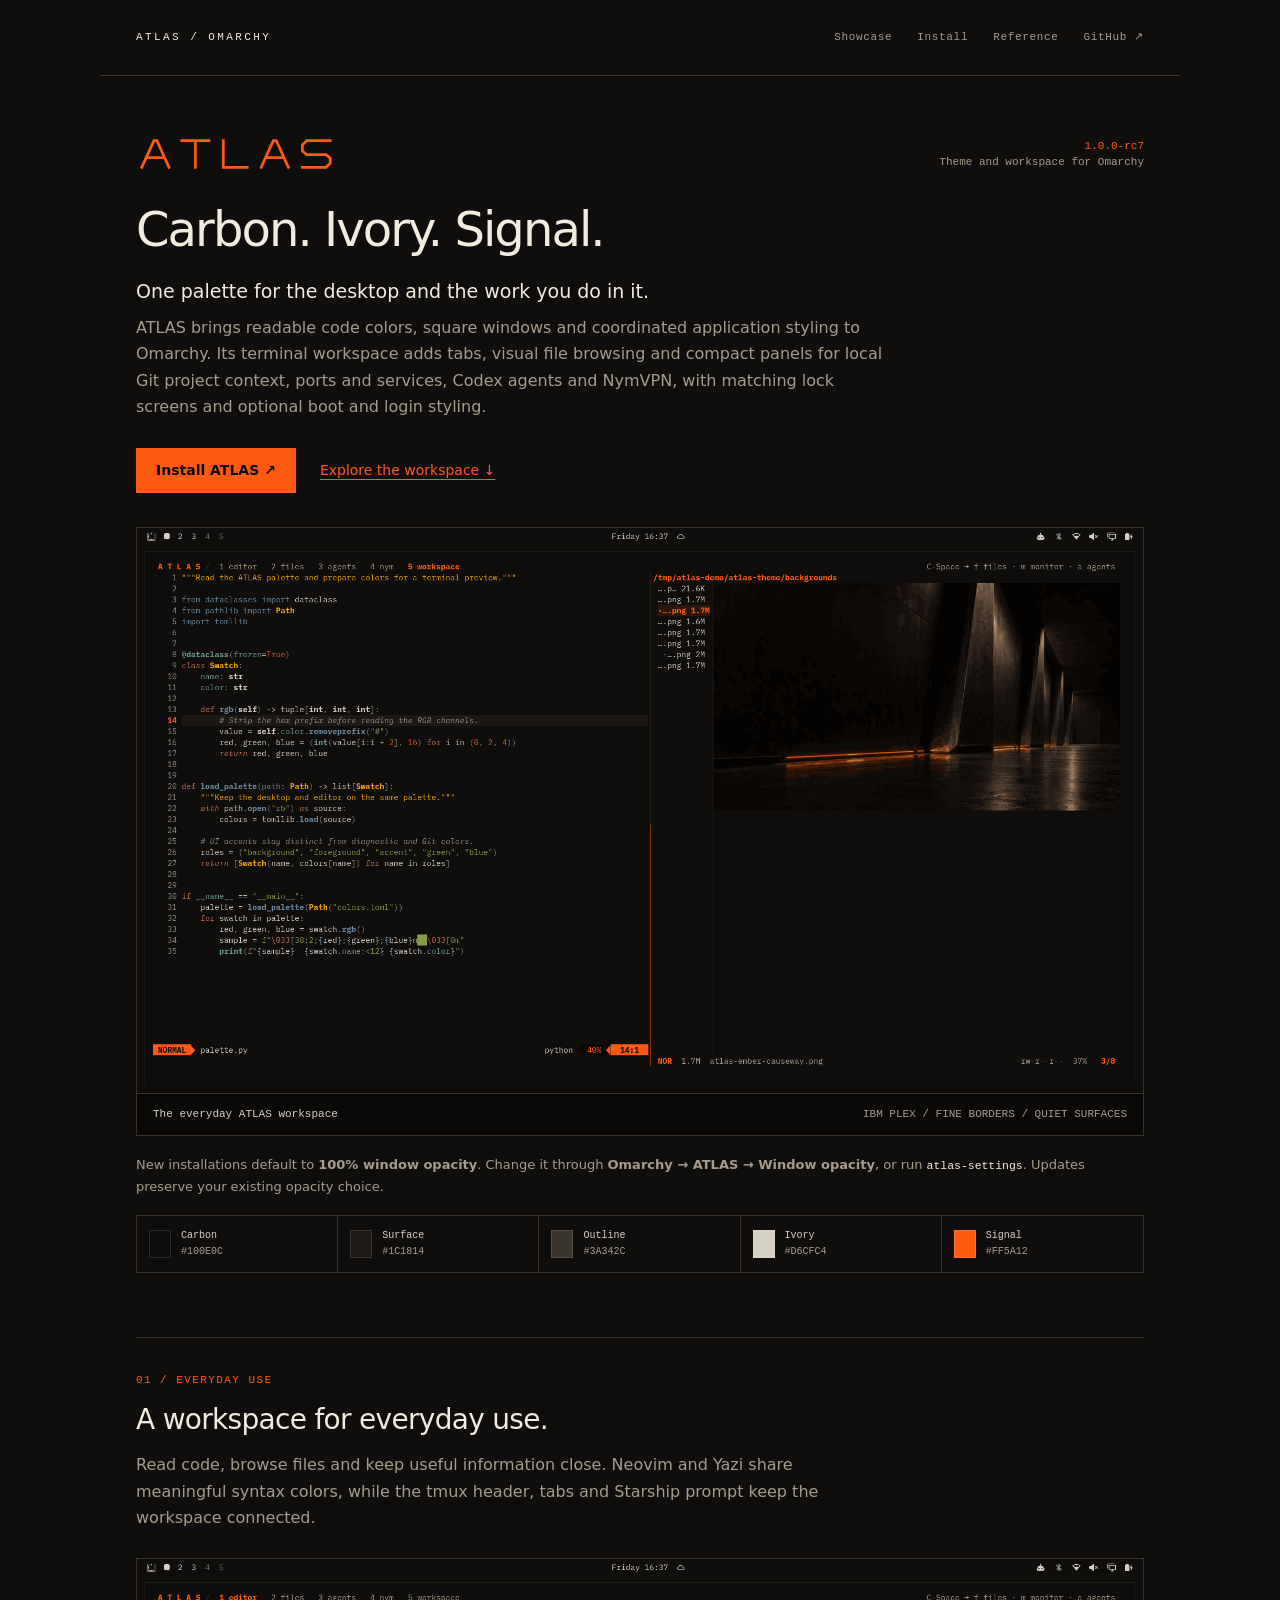
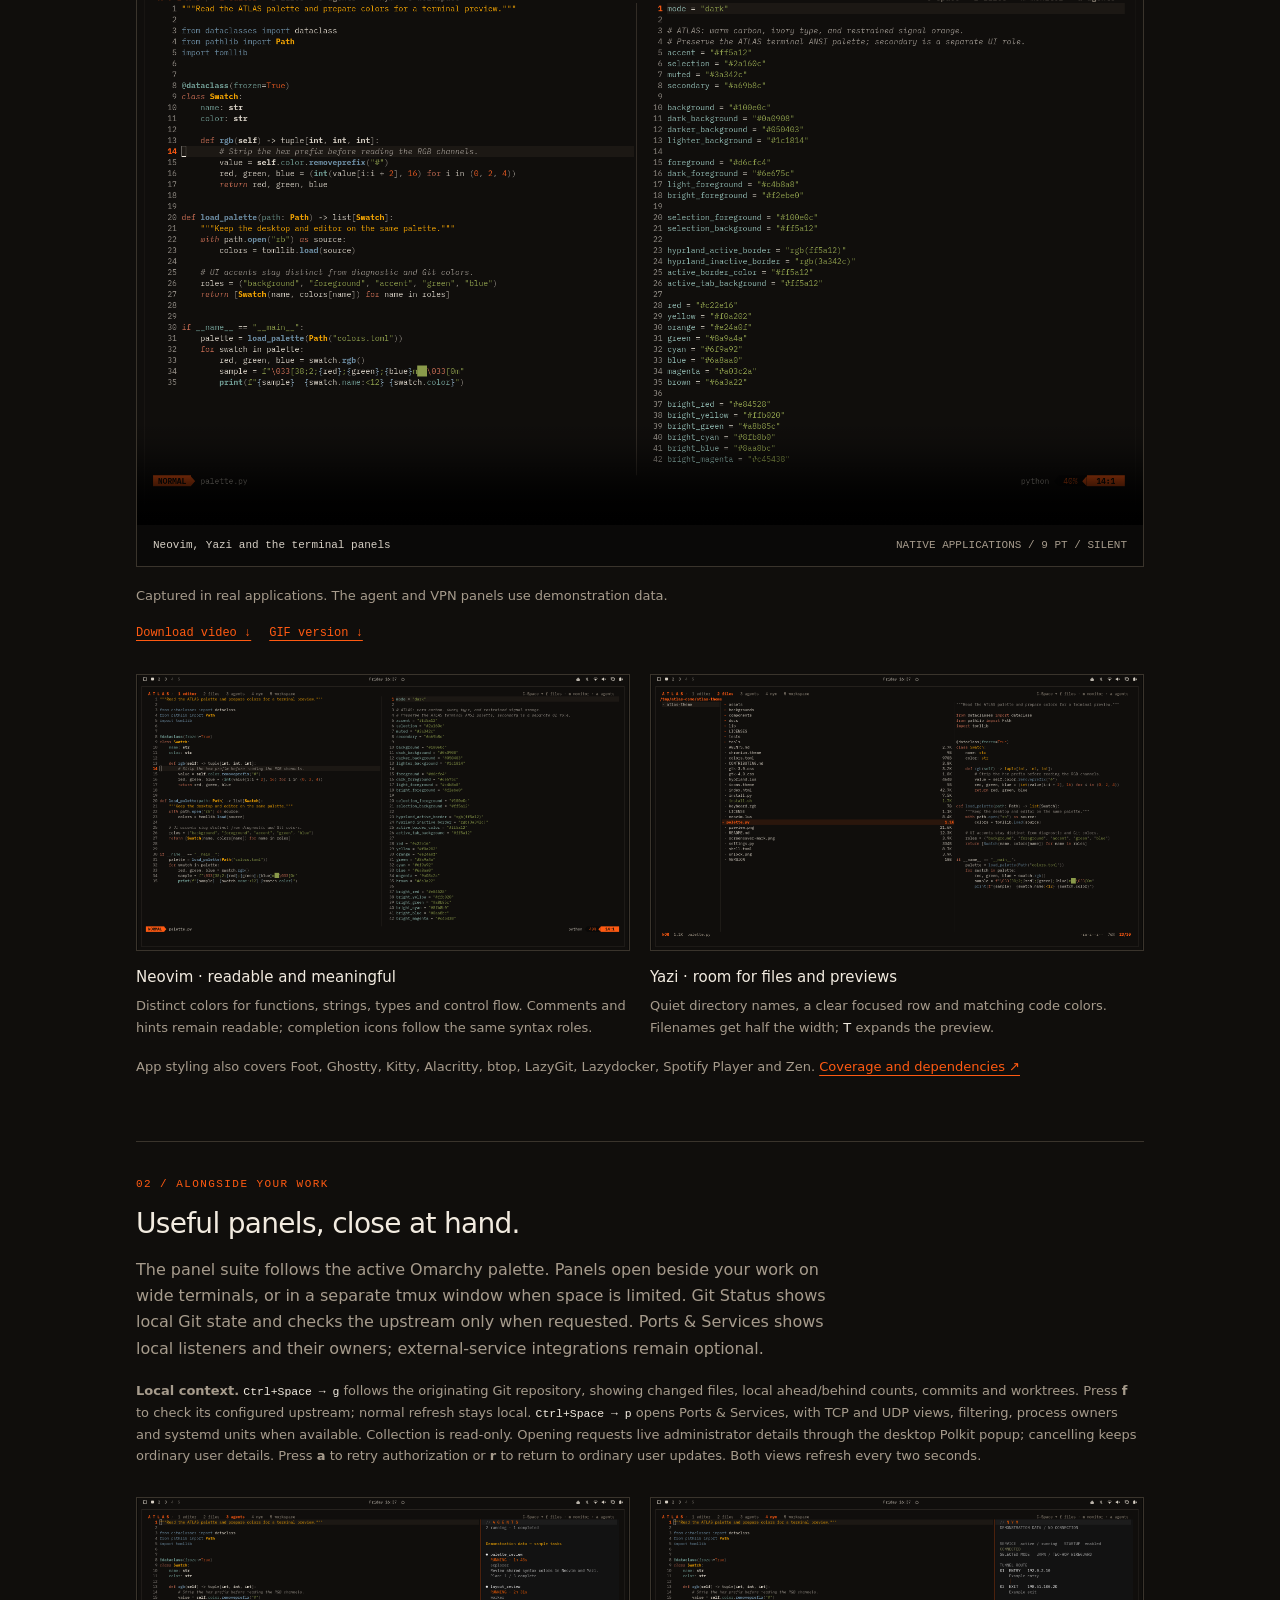
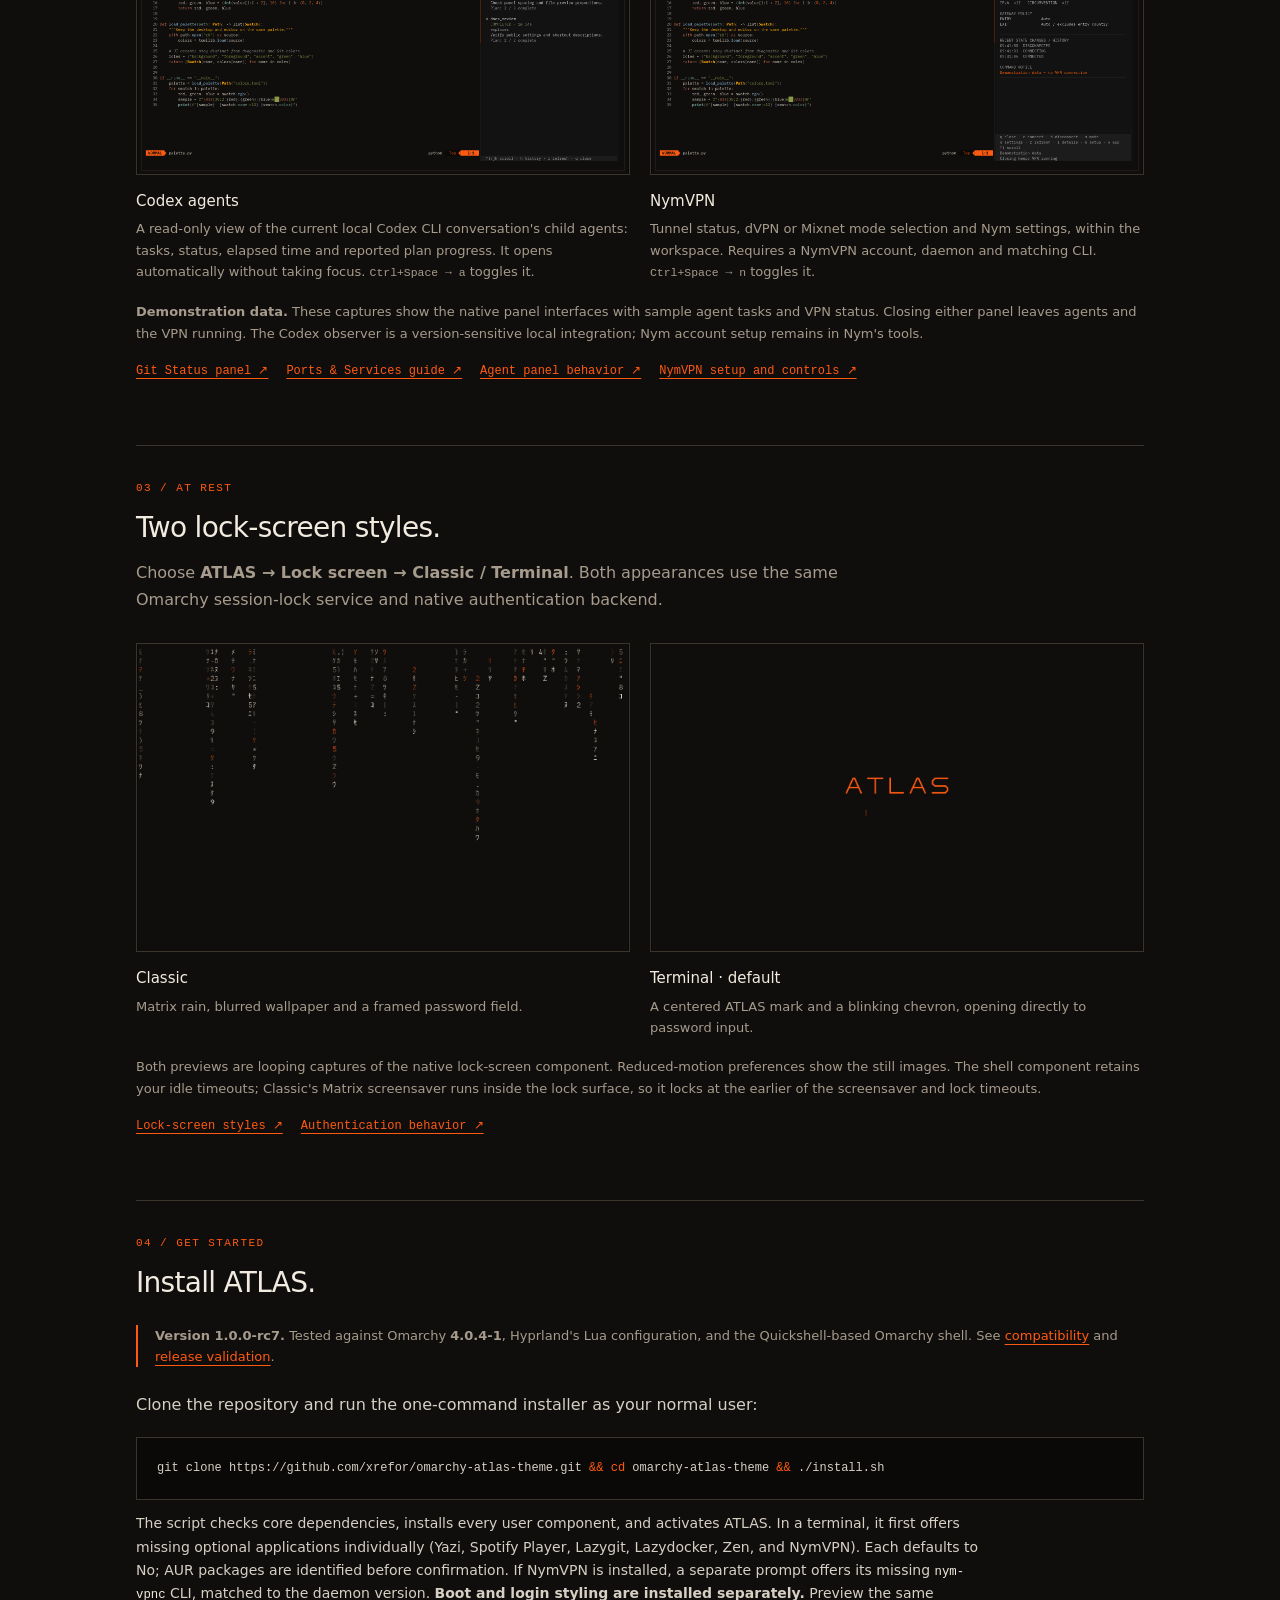
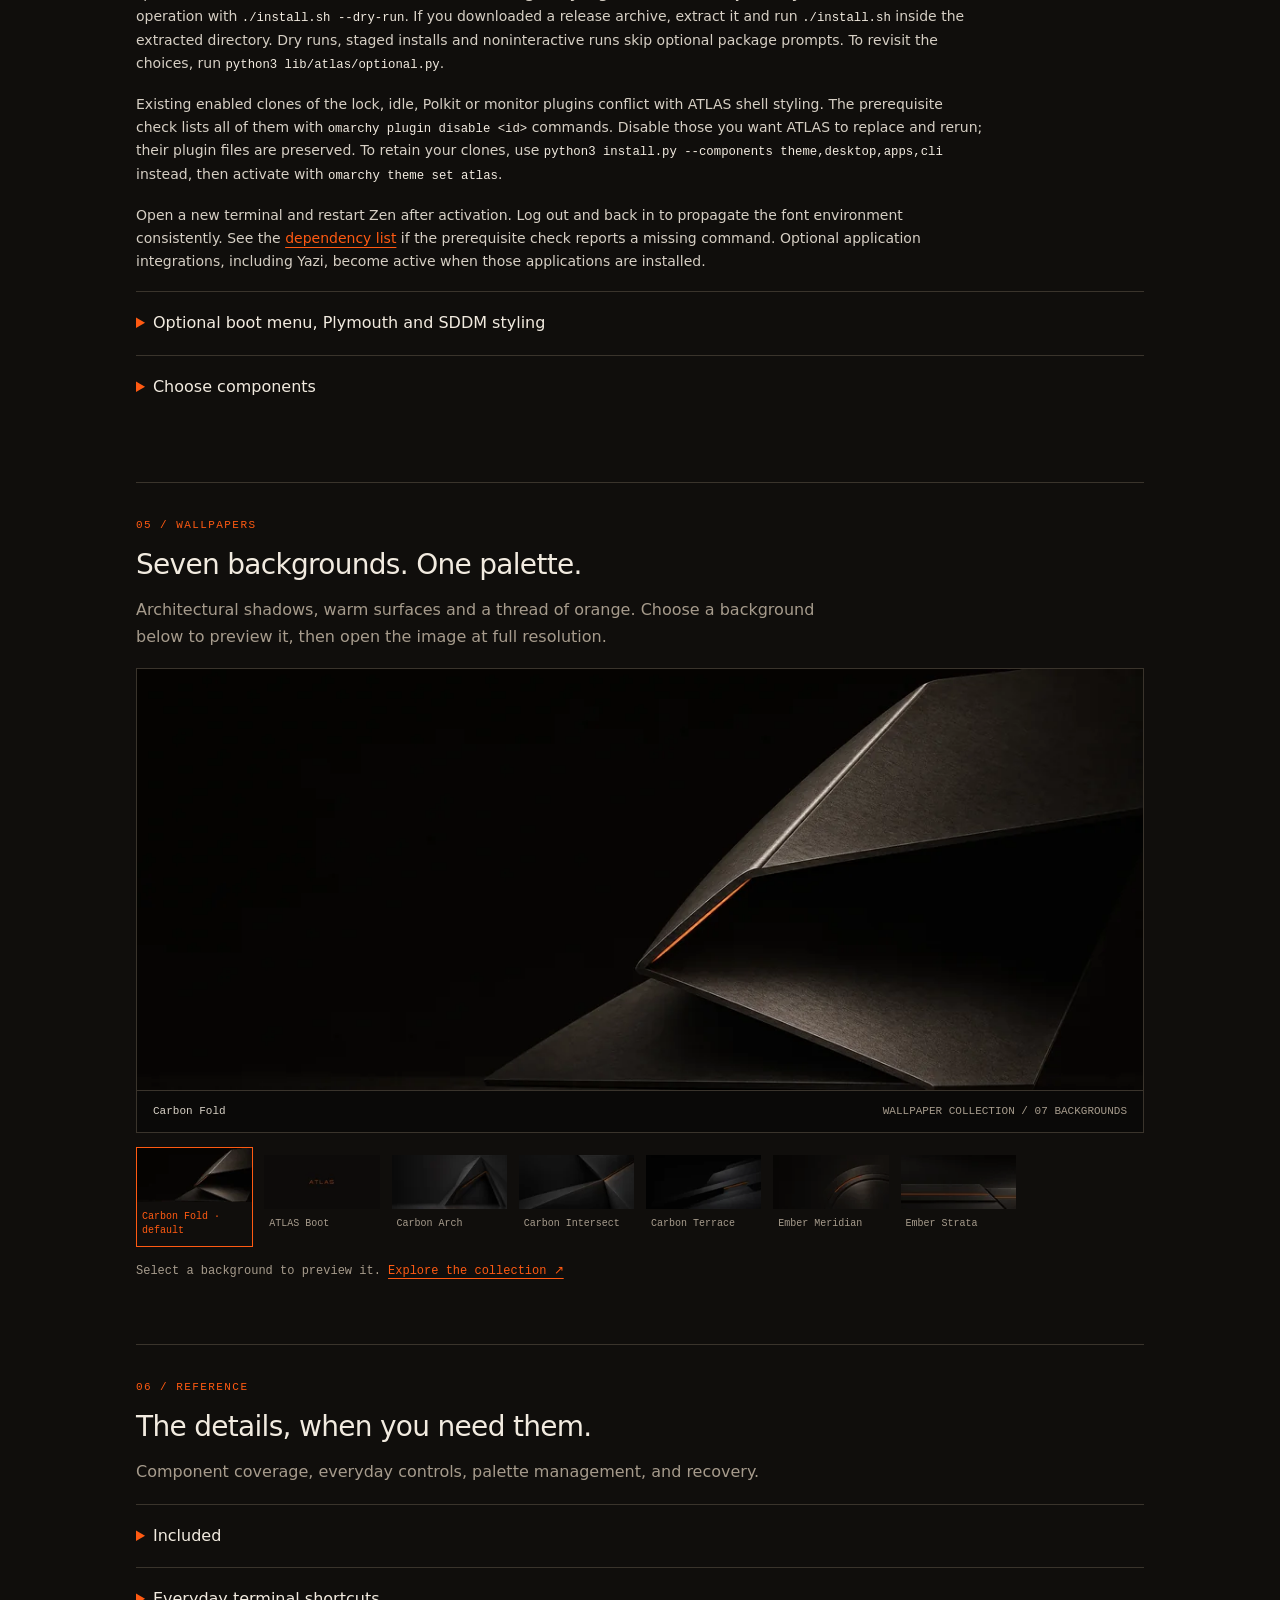
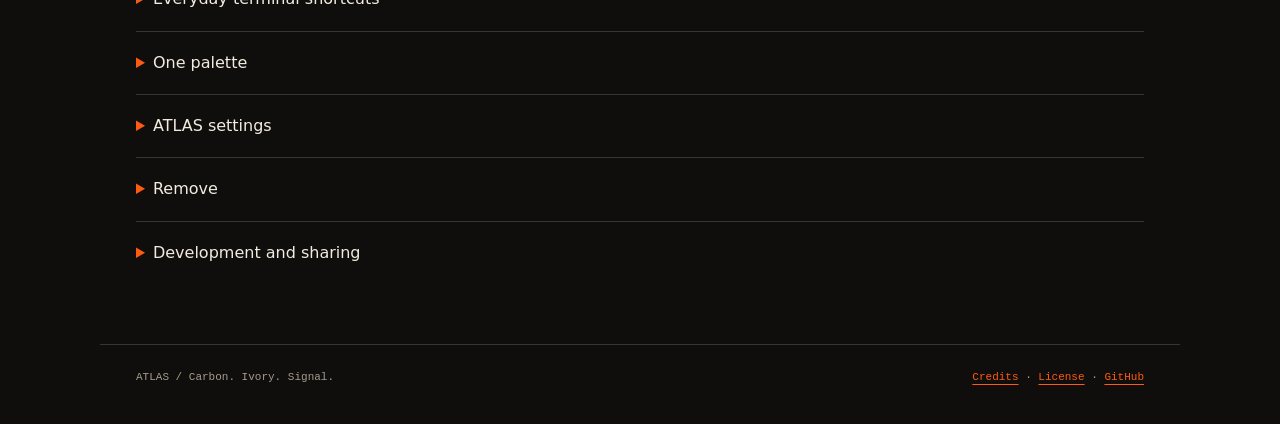
==== commit 054520ed: "Refresh wallpaper collection and improve agent session discovery" ====
--- a/index.html
+++ b/index.html
@@ -134,10 +134,10 @@
 </details></div></section>
 
 <section class="content" id="wallpapers" aria-labelledby="wallpapers-title">
-<p class="eyebrow">05 / Wallpapers</p><h2 id="wallpapers-title">Nine backgrounds. One palette.</h2>
+<p class="eyebrow">05 / Wallpapers</p><h2 id="wallpapers-title">Seven backgrounds. One palette.</h2>
 <p class="section-intro">Architectural shadows, warm surfaces and a thread of orange. Choose a background below to preview it, then open the image at full resolution.</p>
-<figure class="hero-art"><a id="wallpaper-link" href="backgrounds/00-atlas-carbon-fold.png" aria-label="Open Carbon Fold wallpaper at full resolution"><img id="wallpaper" src="docs/media/previews/00-atlas-carbon-fold-1080.webp" srcset="docs/media/previews/00-atlas-carbon-fold-640.webp 640w, docs/media/previews/00-atlas-carbon-fold-1080.webp 1080w, docs/media/previews/00-atlas-carbon-fold-2160.webp 2160w" sizes="(max-width: 700px) calc(100vw - 42px), (max-width: 1080px) calc(100vw - 74px), 1006px" alt="Carbon Fold: layered dark carbon folds" width="3440" height="1440" loading="lazy" decoding="async"></a><figcaption class="caption"><strong id="wallpaper-caption" aria-live="polite">Carbon Fold</strong><span>WALLPAPER COLLECTION / 09 BACKGROUNDS</span></figcaption></figure>
-<div class="wall-choices" aria-label="Choose a wallpaper"><button class="wall-choice" type="button" data-wall="00-atlas-carbon-fold" data-full="backgrounds/00-atlas-carbon-fold.png" data-preview="docs/media/previews/00-atlas-carbon-fold-1080.webp" data-srcset="docs/media/previews/00-atlas-carbon-fold-640.webp 640w, docs/media/previews/00-atlas-carbon-fold-1080.webp 1080w, docs/media/previews/00-atlas-carbon-fold-2160.webp 2160w" data-name="Carbon Fold · default" aria-pressed="true" aria-controls="wallpaper"><img src="docs/media/previews/00-atlas-carbon-fold-160.webp" srcset="docs/media/previews/00-atlas-carbon-fold-160.webp 160w, docs/media/previews/00-atlas-carbon-fold-320.webp 320w" sizes="(max-width: 700px) calc(25vw - 18px), (max-width: 1080px) calc(12.5vw - 19.75px), 116px" alt="" width="160" height="67" loading="lazy" decoding="async"><span>Carbon Fold · default</span></button><button class="wall-choice" type="button" data-wall="atlas-ember-seam" data-full="backgrounds/atlas-ember-seam.png" data-preview="docs/media/previews/atlas-ember-seam-1080.webp" data-srcset="docs/media/previews/atlas-ember-seam-640.webp 640w, docs/media/previews/atlas-ember-seam-1080.webp 1080w, docs/media/previews/atlas-ember-seam-2160.webp 2160w" data-name="Ember Seam" aria-pressed="false" aria-controls="wallpaper"><img src="docs/media/previews/atlas-ember-seam-160.webp" srcset="docs/media/previews/atlas-ember-seam-160.webp 160w, docs/media/previews/atlas-ember-seam-320.webp 320w" sizes="(max-width: 700px) calc(25vw - 18px), (max-width: 1080px) calc(12.5vw - 19.75px), 116px" alt="" width="160" height="67" loading="lazy" decoding="async"><span>Ember Seam</span></button><button class="wall-choice" type="button" data-wall="atlas-boot" data-full="backgrounds/atlas-boot.png" data-preview="docs/media/previews/atlas-boot-1080.webp" data-srcset="docs/media/previews/atlas-boot-640.webp 640w, docs/media/previews/atlas-boot-1080.webp 1080w, docs/media/previews/atlas-boot-2160.webp 2160w" data-name="ATLAS Boot" aria-pressed="false" aria-controls="wallpaper"><img src="docs/media/previews/atlas-boot-160.webp" srcset="docs/media/previews/atlas-boot-160.webp 160w, docs/media/previews/atlas-boot-320.webp 320w" sizes="(max-width: 700px) calc(25vw - 18px), (max-width: 1080px) calc(12.5vw - 19.75px), 116px" alt="" width="160" height="67" loading="lazy" decoding="async"><span>ATLAS Boot</span></button><button class="wall-choice" type="button" data-wall="atlas-vault" data-full="backgrounds/atlas-vault.png" data-preview="docs/media/previews/atlas-vault-1080.webp" data-srcset="docs/media/previews/atlas-vault-640.webp 640w, docs/media/previews/atlas-vault-1080.webp 1080w, docs/media/previews/atlas-vault-2160.webp 2160w" data-name="ATLAS Vault" aria-pressed="false" aria-controls="wallpaper"><img src="docs/media/previews/atlas-vault-160.webp" srcset="docs/media/previews/atlas-vault-160.webp 160w, docs/media/previews/atlas-vault-320.webp 320w" sizes="(max-width: 700px) calc(25vw - 18px), (max-width: 1080px) calc(12.5vw - 19.75px), 116px" alt="" width="160" height="67" loading="lazy" decoding="async"><span>ATLAS Vault</span></button><button class="wall-choice" type="button" data-wall="atlas-thermal-horizon" data-full="backgrounds/atlas-thermal-horizon.png" data-preview="docs/media/previews/atlas-thermal-horizon-1080.webp" data-srcset="docs/media/previews/atlas-thermal-horizon-640.webp 640w, docs/media/previews/atlas-thermal-horizon-1080.webp 1080w, docs/media/previews/atlas-thermal-horizon-2160.webp 2160w" data-name="Thermal Horizon" aria-pressed="false" aria-controls="wallpaper"><img src="docs/media/previews/atlas-thermal-horizon-160.webp" srcset="docs/media/previews/atlas-thermal-horizon-160.webp 160w, docs/media/previews/atlas-thermal-horizon-320.webp 320w" sizes="(max-width: 700px) calc(25vw - 18px), (max-width: 1080px) calc(12.5vw - 19.75px), 116px" alt="" width="160" height="67" loading="lazy" decoding="async"><span>Thermal Horizon</span></button><button class="wall-choice" type="button" data-wall="atlas-cinder-array" data-full="backgrounds/atlas-cinder-array.png" data-preview="docs/media/previews/atlas-cinder-array-1080.webp" data-srcset="docs/media/previews/atlas-cinder-array-640.webp 640w, docs/media/previews/atlas-cinder-array-1080.webp 1080w, docs/media/previews/atlas-cinder-array-2160.webp 2160w" data-name="Cinder Array" aria-pressed="false" aria-controls="wallpaper"><img src="docs/media/previews/atlas-cinder-array-160.webp" srcset="docs/media/previews/atlas-cinder-array-160.webp 160w, docs/media/previews/atlas-cinder-array-320.webp 320w" sizes="(max-width: 700px) calc(25vw - 18px), (max-width: 1080px) calc(12.5vw - 19.75px), 116px" alt="" width="160" height="67" loading="lazy" decoding="async"><span>Cinder Array</span></button><button class="wall-choice" type="button" data-wall="atlas-umbra-core" data-full="backgrounds/atlas-umbra-core.png" data-preview="docs/media/previews/atlas-umbra-core-1080.webp" data-srcset="docs/media/previews/atlas-umbra-core-640.webp 640w, docs/media/previews/atlas-umbra-core-1080.webp 1080w, docs/media/previews/atlas-umbra-core-2160.webp 2160w" data-name="Umbra Core" aria-pressed="false" aria-controls="wallpaper"><img src="docs/media/previews/atlas-umbra-core-160.webp" srcset="docs/media/previews/atlas-umbra-core-160.webp 160w, docs/media/previews/atlas-umbra-core-320.webp 320w" sizes="(max-width: 700px) calc(25vw - 18px), (max-width: 1080px) calc(12.5vw - 19.75px), 116px" alt="" width="160" height="67" loading="lazy" decoding="async"><span>Umbra Core</span></button><button class="wall-choice" type="button" data-wall="atlas-ember-causeway" data-full="backgrounds/atlas-ember-causeway.png" data-preview="docs/media/previews/atlas-ember-causeway-1080.webp" data-srcset="docs/media/previews/atlas-ember-causeway-640.webp 640w, docs/media/previews/atlas-ember-causeway-1080.webp 1080w, docs/media/previews/atlas-ember-causeway-2160.webp 2160w" data-name="Ember Causeway" aria-pressed="false" aria-controls="wallpaper"><img src="docs/media/previews/atlas-ember-causeway-160.webp" srcset="docs/media/previews/atlas-ember-causeway-160.webp 160w, docs/media/previews/atlas-ember-causeway-320.webp 320w" sizes="(max-width: 700px) calc(25vw - 18px), (max-width: 1080px) calc(12.5vw - 19.75px), 116px" alt="" width="160" height="67" loading="lazy" decoding="async"><span>Ember Causeway</span></button><button class="wall-choice" type="button" data-wall="atlas-obsidian-fold" data-full="backgrounds/atlas-obsidian-fold.png" data-preview="docs/media/previews/atlas-obsidian-fold-1080.webp" data-srcset="docs/media/previews/atlas-obsidian-fold-640.webp 640w, docs/media/previews/atlas-obsidian-fold-1080.webp 1080w, docs/media/previews/atlas-obsidian-fold-2160.webp 2160w" data-name="Obsidian Fold" aria-pressed="false" aria-controls="wallpaper"><img src="docs/media/previews/atlas-obsidian-fold-160.webp" srcset="docs/media/previews/atlas-obsidian-fold-160.webp 160w, docs/media/previews/atlas-obsidian-fold-320.webp 320w" sizes="(max-width: 700px) calc(25vw - 18px), (max-width: 1080px) calc(12.5vw - 19.75px), 116px" alt="" width="160" height="67" loading="lazy" decoding="async"><span>Obsidian Fold</span></button></div>
+<figure class="hero-art"><a id="wallpaper-link" href="backgrounds/00-atlas-carbon-fold.png" aria-label="Open Carbon Fold wallpaper at full resolution"><img id="wallpaper" src="docs/media/previews/00-atlas-carbon-fold-1080.webp" srcset="docs/media/previews/00-atlas-carbon-fold-640.webp 640w, docs/media/previews/00-atlas-carbon-fold-1080.webp 1080w, docs/media/previews/00-atlas-carbon-fold-2160.webp 2160w" sizes="(max-width: 700px) calc(100vw - 42px), (max-width: 1080px) calc(100vw - 74px), 1006px" alt="Carbon Fold: layered dark carbon folds" width="3440" height="1440" loading="lazy" decoding="async"></a><figcaption class="caption"><strong id="wallpaper-caption" aria-live="polite">Carbon Fold</strong><span>WALLPAPER COLLECTION / 07 BACKGROUNDS</span></figcaption></figure>
+<div class="wall-choices" aria-label="Choose a wallpaper"><button class="wall-choice" type="button" data-wall="00-atlas-carbon-fold" data-full="backgrounds/00-atlas-carbon-fold.png" data-preview="docs/media/previews/00-atlas-carbon-fold-1080.webp" data-srcset="docs/media/previews/00-atlas-carbon-fold-640.webp 640w, docs/media/previews/00-atlas-carbon-fold-1080.webp 1080w, docs/media/previews/00-atlas-carbon-fold-2160.webp 2160w" data-name="Carbon Fold · default" aria-pressed="true" aria-controls="wallpaper"><img src="docs/media/previews/00-atlas-carbon-fold-160.webp" srcset="docs/media/previews/00-atlas-carbon-fold-160.webp 160w, docs/media/previews/00-atlas-carbon-fold-320.webp 320w" sizes="(max-width: 700px) calc(25vw - 18px), (max-width: 1080px) calc(12.5vw - 19.75px), 116px" alt="" width="160" height="67" loading="lazy" decoding="async"><span>Carbon Fold · default</span></button><button class="wall-choice" type="button" data-wall="atlas-boot" data-full="backgrounds/atlas-boot.png" data-preview="docs/media/previews/atlas-boot-1080.webp" data-srcset="docs/media/previews/atlas-boot-640.webp 640w, docs/media/previews/atlas-boot-1080.webp 1080w, docs/media/previews/atlas-boot-2160.webp 2160w" data-name="ATLAS Boot" aria-pressed="false" aria-controls="wallpaper"><img src="docs/media/previews/atlas-boot-160.webp" srcset="docs/media/previews/atlas-boot-160.webp 160w, docs/media/previews/atlas-boot-320.webp 320w" sizes="(max-width: 700px) calc(25vw - 18px), (max-width: 1080px) calc(12.5vw - 19.75px), 116px" alt="" width="160" height="67" loading="lazy" decoding="async"><span>ATLAS Boot</span></button><button class="wall-choice" type="button" data-wall="atlas-carbon-arch" data-full="backgrounds/atlas-carbon-arch.png" data-preview="docs/media/previews/atlas-carbon-arch-1080.webp" data-srcset="docs/media/previews/atlas-carbon-arch-640.webp 640w, docs/media/previews/atlas-carbon-arch-1080.webp 1080w, docs/media/previews/atlas-carbon-arch-2160.webp 2160w" data-name="Carbon Arch" aria-pressed="false" aria-controls="wallpaper"><img src="docs/media/previews/atlas-carbon-arch-160.webp" srcset="docs/media/previews/atlas-carbon-arch-160.webp 160w, docs/media/previews/atlas-carbon-arch-320.webp 320w" sizes="(max-width: 700px) calc(25vw - 18px), (max-width: 1080px) calc(12.5vw - 19.75px), 116px" alt="" width="160" height="67" loading="lazy" decoding="async"><span>Carbon Arch</span></button><button class="wall-choice" type="button" data-wall="atlas-carbon-intersect" data-full="backgrounds/atlas-carbon-intersect.png" data-preview="docs/media/previews/atlas-carbon-intersect-1080.webp" data-srcset="docs/media/previews/atlas-carbon-intersect-640.webp 640w, docs/media/previews/atlas-carbon-intersect-1080.webp 1080w, docs/media/previews/atlas-carbon-intersect-2160.webp 2160w" data-name="Carbon Intersect" aria-pressed="false" aria-controls="wallpaper"><img src="docs/media/previews/atlas-carbon-intersect-160.webp" srcset="docs/media/previews/atlas-carbon-intersect-160.webp 160w, docs/media/previews/atlas-carbon-intersect-320.webp 320w" sizes="(max-width: 700px) calc(25vw - 18px), (max-width: 1080px) calc(12.5vw - 19.75px), 116px" alt="" width="160" height="67" loading="lazy" decoding="async"><span>Carbon Intersect</span></button><button class="wall-choice" type="button" data-wall="atlas-carbon-terrace" data-full="backgrounds/atlas-carbon-terrace.png" data-preview="docs/media/previews/atlas-carbon-terrace-1080.webp" data-srcset="docs/media/previews/atlas-carbon-terrace-640.webp 640w, docs/media/previews/atlas-carbon-terrace-1080.webp 1080w, docs/media/previews/atlas-carbon-terrace-2160.webp 2160w" data-name="Carbon Terrace" aria-pressed="false" aria-controls="wallpaper"><img src="docs/media/previews/atlas-carbon-terrace-160.webp" srcset="docs/media/previews/atlas-carbon-terrace-160.webp 160w, docs/media/previews/atlas-carbon-terrace-320.webp 320w" sizes="(max-width: 700px) calc(25vw - 18px), (max-width: 1080px) calc(12.5vw - 19.75px), 116px" alt="" width="160" height="67" loading="lazy" decoding="async"><span>Carbon Terrace</span></button><button class="wall-choice" type="button" data-wall="atlas-ember-meridian-native" data-full="backgrounds/atlas-ember-meridian-native.png" data-preview="docs/media/previews/atlas-ember-meridian-native-1080.webp" data-srcset="docs/media/previews/atlas-ember-meridian-native-640.webp 640w, docs/media/previews/atlas-ember-meridian-native-1080.webp 1080w, docs/media/previews/atlas-ember-meridian-native-2160.webp 2160w" data-name="Ember Meridian" aria-pressed="false" aria-controls="wallpaper"><img src="docs/media/previews/atlas-ember-meridian-native-160.webp" srcset="docs/media/previews/atlas-ember-meridian-native-160.webp 160w, docs/media/previews/atlas-ember-meridian-native-320.webp 320w" sizes="(max-width: 700px) calc(25vw - 18px), (max-width: 1080px) calc(12.5vw - 19.75px), 116px" alt="" width="160" height="67" loading="lazy" decoding="async"><span>Ember Meridian</span></button><button class="wall-choice" type="button" data-wall="atlas-ember-strata-native" data-full="backgrounds/atlas-ember-strata-native.png" data-preview="docs/media/previews/atlas-ember-strata-native-1080.webp" data-srcset="docs/media/previews/atlas-ember-strata-native-640.webp 640w, docs/media/previews/atlas-ember-strata-native-1080.webp 1080w, docs/media/previews/atlas-ember-strata-native-2160.webp 2160w" data-name="Ember Strata" aria-pressed="false" aria-controls="wallpaper"><img src="docs/media/previews/atlas-ember-strata-native-160.webp" srcset="docs/media/previews/atlas-ember-strata-native-160.webp 160w, docs/media/previews/atlas-ember-strata-native-320.webp 320w" sizes="(max-width: 700px) calc(25vw - 18px), (max-width: 1080px) calc(12.5vw - 19.75px), 116px" alt="" width="160" height="67" loading="lazy" decoding="async"><span>Ember Strata</span></button></div>
 <p class="collection-link">Select a background to preview it. <a href="https://github.com/xrefor/omarchy-atlas-theme/blob/main/docs/WALLPAPER-COLLECTION.md">Explore the collection ↗</a></p>
 </section>
 
